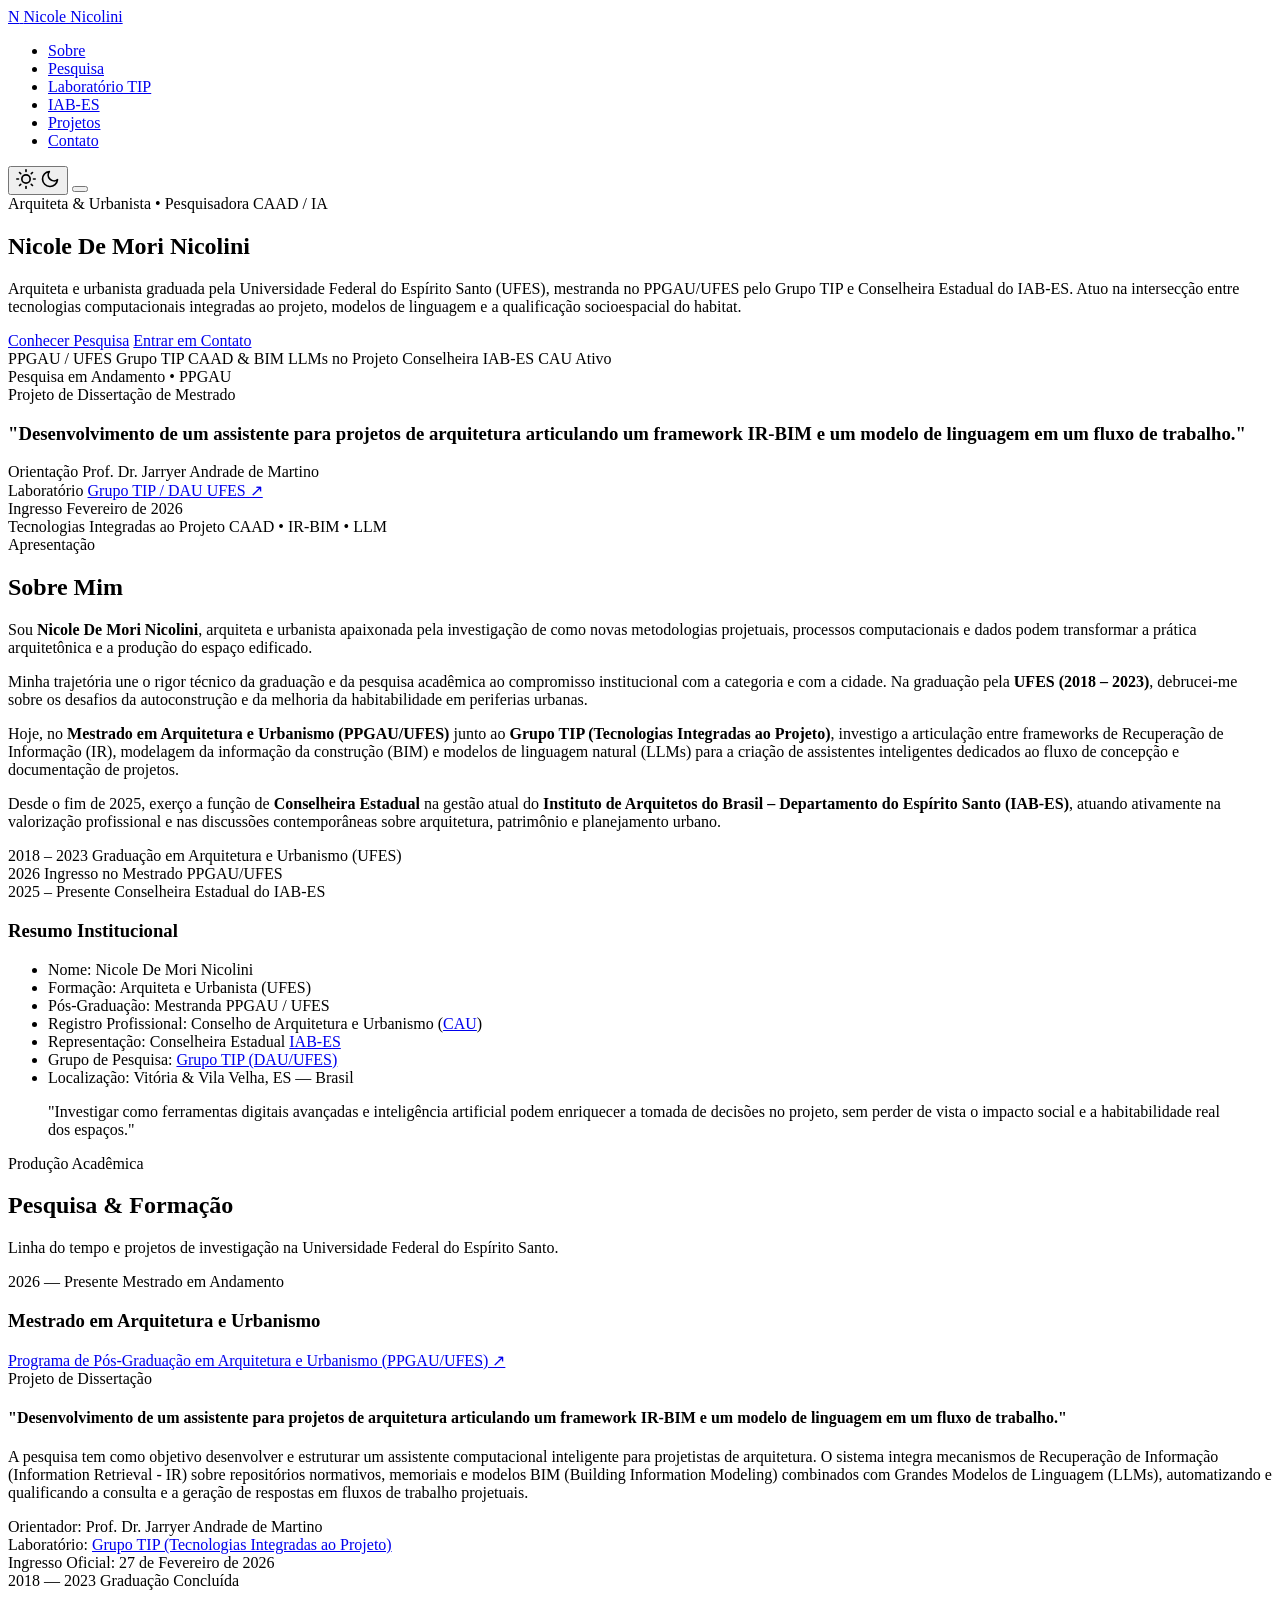
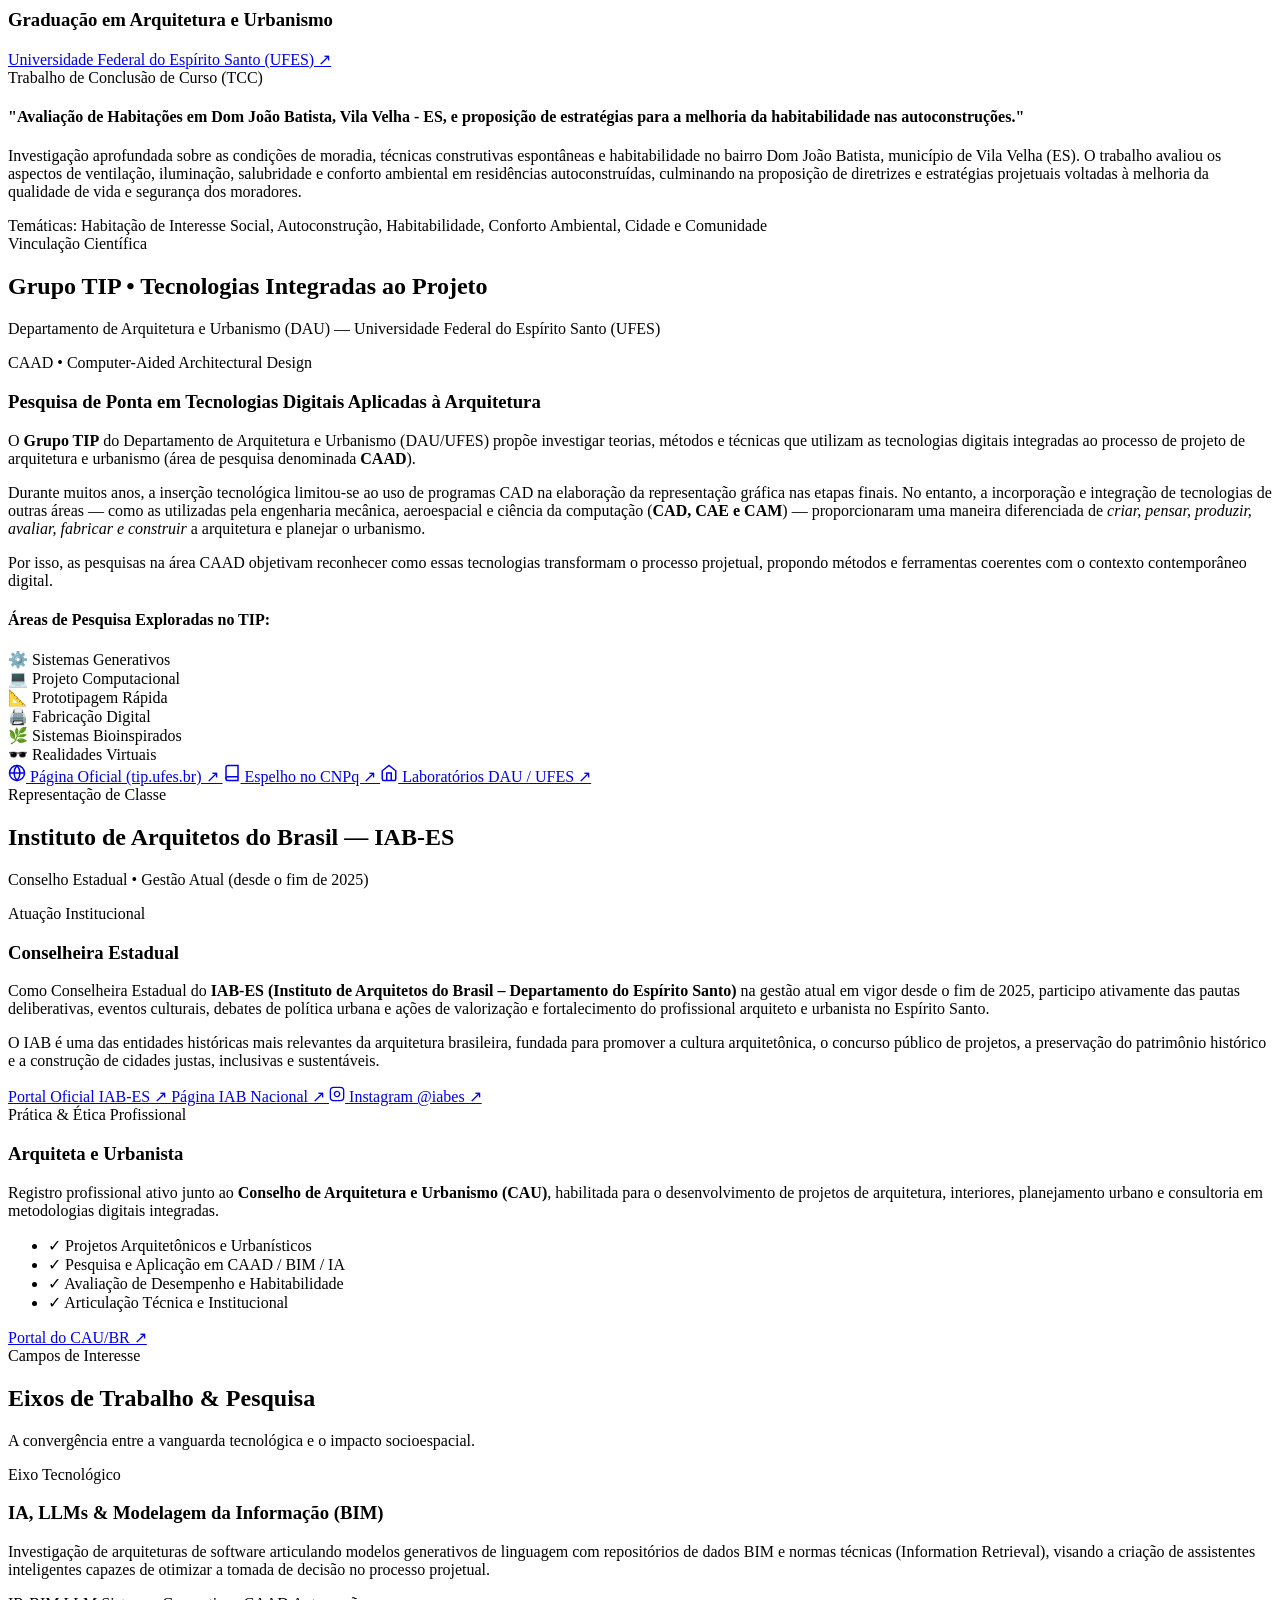
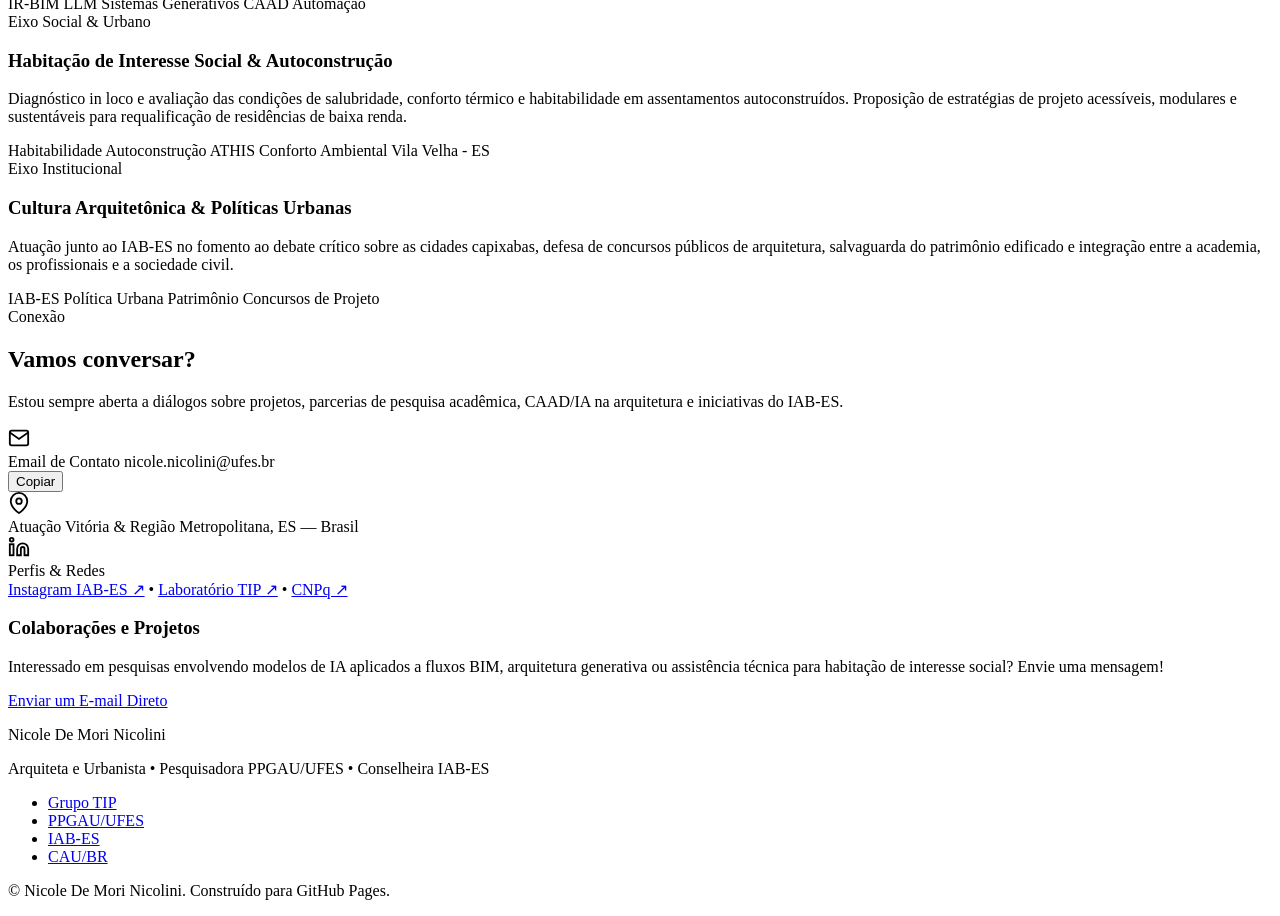
==== index.html @ c3adba4a "feat: add index.html" ====
<!DOCTYPE html>
<html lang="pt-BR">
<head>
  <meta charset="UTF-8">
  <meta name="viewport" content="width=device-width, initial-scale=1.0">
  <title>Nicole De Mori Nicolini | Arquiteta & Urbanista • Pesquisadora</title>
  <meta name="description" content="Site e portfólio acadêmico-profissional de Nicole De Mori Nicolini. Arquiteta e urbanista, mestranda no PPGAU/UFES (Grupo TIP) e Conselheira Estadual do IAB-ES.">
  <meta name="keywords" content="Nicole De Mori Nicolini, Arquitetura e Urbanismo, UFES, PPGAU, TIP, CAAD, BIM, Inteligência Artificial, IAB-ES">
  
  <!-- Favicon SVG -->
  <link rel="icon" href="data:image/svg+xml,<svg xmlns='http://www.w3.org/2000/svg' viewBox='0 0 100 100'><text y='.9em' font-size='90' font-family='sans-serif' font-weight='bold'>N</text></svg>">

  <!-- Google Fonts -->
  <link rel="preconnect" href="https://fonts.googleapis.com">
  <link rel="preconnect" href="https://fonts.gstatic.com" crossorigin>
  <link href="https://fonts.googleapis.com/css2?family=Cormorant+Garamond:ital,wght@0,400;0,600;0,700;1,400&family=Plus+Jakarta+Sans:wght@300;400;500;600;700&family=JetBrains+Mono:wght@400;500&display=swap" rel="stylesheet">

  <link rel="stylesheet" href="style.css">
</head>
<body>

  <!-- Background decorative grid -->
  <div class="grid-backdrop" aria-hidden="true"></div>

  <!-- Navigation -->
  <header class="site-header">
    <div class="container header-container">
      <a href="#inicio" class="brand">
        <span class="brand-monogram">N</span>
        <span class="brand-name">Nicole Nicolini</span>
      </a>

      <nav class="main-nav" id="main-nav" aria-label="Navegação Principal">
        <ul class="nav-list">
          <li><a href="#sobre" class="nav-link">Sobre</a></li>
          <li><a href="#pesquisa" class="nav-link">Pesquisa</a></li>
          <li><a href="#laboratorio" class="nav-link">Laboratório TIP</a></li>
          <li><a href="#institucional" class="nav-link">IAB-ES</a></li>
          <li><a href="#projetos" class="nav-link">Projetos</a></li>
          <li><a href="#contato" class="nav-link btn-nav">Contato</a></li>
        </ul>
      </nav>

      <div class="header-actions">
        <button id="theme-toggle" class="theme-btn" aria-label="Alternar modo escuro / claro">
          <svg class="sun-icon" viewBox="0 0 24 24" width="20" height="20" fill="none" stroke="currentColor" stroke-width="2" stroke-linecap="round" stroke-linejoin="round">
            <circle cx="12" cy="12" r="5"></circle>
            <line x1="12" y1="1" x2="12" y2="3"></line>
            <line x1="12" y1="21" x2="12" y2="23"></line>
            <line x1="4.22" y1="4.22" x2="5.64" y2="5.64"></line>
            <line x1="18.36" y1="18.36" x2="19.78" y2="19.78"></line>
            <line x1="1" y1="12" x2="3" y2="12"></line>
            <line x1="21" y1="12" x2="23" y2="12"></line>
            <line x1="4.22" y1="19.78" x2="5.64" y2="18.36"></line>
            <line x1="18.36" y1="5.64" x2="19.78" y2="4.22"></line>
          </svg>
          <svg class="moon-icon" viewBox="0 0 24 24" width="20" height="20" fill="none" stroke="currentColor" stroke-width="2" stroke-linecap="round" stroke-linejoin="round">
            <path d="M21 12.79A9 9 0 1 1 11.21 3 7 7 0 0 0 21 12.79z"></path>
          </svg>
        </button>

        <button class="mobile-toggle" id="mobile-toggle" aria-expanded="false" aria-controls="main-nav" aria-label="Abrir menu">
          <span></span>
          <span></span>
          <span></span>
        </button>
      </div>
    </div>
  </header>

  <main id="main-content">
    
    <!-- Hero Section -->
    <section id="inicio" class="hero-section">
      <div class="container hero-container">
        <div class="hero-content">
          <div class="tag-badge">
            <span class="dot"></span> Arquiteta & Urbanista • Pesquisadora CAAD / IA
          </div>
          <h1 class="hero-title">
            Nicole De Mori <span class="highlight-serif">Nicolini</span>
          </h1>
          <p class="hero-lead">
            Arquiteta e urbanista graduada pela Universidade Federal do Espírito Santo (UFES), mestranda no PPGAU/UFES pelo Grupo TIP e Conselheira Estadual do IAB-ES. Atuo na intersecção entre tecnologias computacionais integradas ao projeto, modelos de linguagem e a qualificação socioespacial do habitat.
          </p>
          <div class="hero-cta-group">
            <a href="#pesquisa" class="btn btn-primary">Conhecer Pesquisa</a>
            <a href="#contato" class="btn btn-outline">Entrar em Contato</a>
          </div>

          <div class="hero-quick-tags">
            <span class="qtag">PPGAU / UFES</span>
            <span class="qtag">Grupo TIP</span>
            <span class="qtag">CAAD & BIM</span>
            <span class="qtag">LLMs no Projeto</span>
            <span class="qtag">Conselheira IAB-ES</span>
            <span class="qtag">CAU Ativo</span>
          </div>
        </div>

        <div class="hero-card-visual">
          <div class="architectural-card">
            <div class="card-glass-header">
              <span class="status-indicator"></span>
              <span class="status-text">Pesquisa em Andamento • PPGAU</span>
            </div>
            <div class="card-body">
              <div class="meta-label">Projeto de Dissertação de Mestrado</div>
              <h3 class="card-focus-title">
                "Desenvolvimento de um assistente para projetos de arquitetura articulando um framework IR-BIM e um modelo de linguagem em um fluxo de trabalho."
              </h3>
              <div class="card-meta-list">
                <div class="meta-item">
                  <span class="item-label">Orientação</span>
                  <span class="item-val">Prof. Dr. Jarryer Andrade de Martino</span>
                </div>
                <div class="meta-item">
                  <span class="item-label">Laboratório</span>
                  <a href="#laboratorio" class="item-link">Grupo TIP / DAU UFES ↗</a>
                </div>
                <div class="meta-item">
                  <span class="item-label">Ingresso</span>
                  <span class="item-val">Fevereiro de 2026</span>
                </div>
              </div>
            </div>
            <div class="card-bottom-bar">
              <span>Tecnologias Integradas ao Projeto</span>
              <span class="code-badge">CAAD • IR-BIM • LLM</span>
            </div>
          </div>
        </div>
      </div>
    </section>

    <!-- Sobre Section -->
    <section id="sobre" class="section">
      <div class="container">
        <div class="section-header">
          <span class="section-tag">Apresentação</span>
          <h2 class="section-title">Sobre Mim</h2>
        </div>

        <div class="about-grid">
          <div class="about-text-column">
            <p class="paragraph-large">
              Sou <strong>Nicole De Mori Nicolini</strong>, arquiteta e urbanista apaixonada pela investigação de como novas metodologias projetuais, processos computacionais e dados podem transformar a prática arquitetônica e a produção do espaço edificado.
            </p>
            <p>
              Minha trajetória une o rigor técnico da graduação e da pesquisa acadêmica ao compromisso institucional com a categoria e com a cidade. Na graduação pela <strong>UFES (2018 – 2023)</strong>, debrucei-me sobre os desafios da autoconstrução e da melhoria da habitabilidade em periferias urbanas.
            </p>
            <p>
              Hoje, no <strong>Mestrado em Arquitetura e Urbanismo (PPGAU/UFES)</strong> junto ao <strong>Grupo TIP (Tecnologias Integradas ao Projeto)</strong>, investigo a articulação entre frameworks de Recuperação de Informação (IR), modelagem da informação da construção (BIM) e modelos de linguagem natural (LLMs) para a criação de assistentes inteligentes dedicados ao fluxo de concepção e documentação de projetos.
            </p>
            <p>
              Desde o fim de 2025, exerço a função de <strong>Conselheira Estadual</strong> na gestão atual do <strong>Instituto de Arquitetos do Brasil – Departamento do Espírito Santo (IAB-ES)</strong>, atuando ativamente na valorização profissional e nas discussões contemporâneas sobre arquitetura, patrimônio e planejamento urbano.
            </p>

            <div class="personal-highlights">
              <div class="highlight-box">
                <span class="highlight-number">2018 – 2023</span>
                <span class="highlight-desc">Graduação em Arquitetura e Urbanismo (UFES)</span>
              </div>
              <div class="highlight-box">
                <span class="highlight-number">2026</span>
                <span class="highlight-desc">Ingresso no Mestrado PPGAU/UFES</span>
              </div>
              <div class="highlight-box">
                <span class="highlight-number">2025 – Presente</span>
                <span class="highlight-desc">Conselheira Estadual do IAB-ES</span>
              </div>
            </div>
          </div>

          <div class="about-sidebar">
            <div class="info-widget">
              <h3 class="widget-title">Resumo Institucional</h3>
              <ul class="widget-list">
                <li>
                  <span class="w-label">Nome:</span>
                  <span class="w-value">Nicole De Mori Nicolini</span>
                </li>
                <li>
                  <span class="w-label">Formação:</span>
                  <span class="w-value">Arquiteta e Urbanista (UFES)</span>
                </li>
                <li>
                  <span class="w-label">Pós-Graduação:</span>
                  <span class="w-value">Mestranda PPGAU / UFES</span>
                </li>
                <li>
                  <span class="w-label">Registro Profissional:</span>
                  <span class="w-value">Conselho de Arquitetura e Urbanismo (<a href="https://www.caubr.gov.br/" target="_blank" rel="noopener">CAU</a>)</span>
                </li>
                <li>
                  <span class="w-label">Representação:</span>
                  <span class="w-value">Conselheira Estadual <a href="http://www.iab-es.org.br" target="_blank" rel="noopener">IAB-ES</a></span>
                </li>
                <li>
                  <span class="w-label">Grupo de Pesquisa:</span>
                  <span class="w-value"><a href="http://tip.ufes.br/" target="_blank" rel="noopener">Grupo TIP (DAU/UFES)</a></span>
                </li>
                <li>
                  <span class="w-label">Localização:</span>
                  <span class="w-value">Vitória & Vila Velha, ES — Brasil</span>
                </li>
              </ul>
            </div>

            <div class="quote-card">
              <blockquote>
                "Investigar como ferramentas digitais avançadas e inteligência artificial podem enriquecer a tomada de decisões no projeto, sem perder de vista o impacto social e a habitabilidade real dos espaços."
              </blockquote>
            </div>
          </div>
        </div>
      </div>
    </section>

    <!-- Pesquisa Section -->
    <section id="pesquisa" class="section section-alt">
      <div class="container">
        <div class="section-header">
          <span class="section-tag">Produção Acadêmica</span>
          <h2 class="section-title">Pesquisa & Formação</h2>
          <p class="section-subtitle">
            Linha do tempo e projetos de investigação na Universidade Federal do Espírito Santo.
          </p>
        </div>

        <div class="timeline">
          
          <!-- Mestrado Item -->
          <div class="timeline-item current-item">
            <div class="timeline-marker">
              <span class="marker-dot"></span>
            </div>
            <div class="timeline-content">
              <div class="timeline-header">
                <span class="timeline-period">2026 — Presente</span>
                <span class="timeline-badge badge-active">Mestrado em Andamento</span>
              </div>
              <h3 class="timeline-title">Mestrado em Arquitetura e Urbanismo</h3>
              <div class="timeline-institution">
                <a href="https://arquitetura.ufes.br/pt-br/pos-graduacao/PPGAU" target="_blank" rel="noopener">
                  Programa de Pós-Graduação em Arquitetura e Urbanismo (PPGAU/UFES) ↗
                </a>
              </div>
              
              <div class="research-box">
                <div class="research-tag">Projeto de Dissertação</div>
                <h4 class="research-title">
                  "Desenvolvimento de um assistente para projetos de arquitetura articulando um framework IR-BIM e um modelo de linguagem em um fluxo de trabalho."
                </h4>
                <p class="research-description">
                  A pesquisa tem como objetivo desenvolver e estruturar um assistente computacional inteligente para projetistas de arquitetura. O sistema integra mecanismos de Recuperação de Informação (Information Retrieval - IR) sobre repositórios normativos, memoriais e modelos BIM (Building Information Modeling) combinados com Grandes Modelos de Linguagem (LLMs), automatizando e qualificando a consulta e a geração de respostas em fluxos de trabalho projetuais.
                </p>
                <div class="research-details">
                  <div class="detail-col">
                    <span class="detail-label">Orientador:</span>
                    <span class="detail-value">
                      Prof. Dr. Jarryer Andrade de Martino
                    </span>
                  </div>
                  <div class="detail-col">
                    <span class="detail-label">Laboratório:</span>
                    <span class="detail-value">
                      <a href="#laboratorio">Grupo TIP (Tecnologias Integradas ao Projeto)</a>
                    </span>
                  </div>
                  <div class="detail-col">
                    <span class="detail-label">Ingresso Oficial:</span>
                    <span class="detail-value">27 de Fevereiro de 2026</span>
                  </div>
                </div>
              </div>
            </div>
          </div>

          <!-- Graduação Item -->
          <div class="timeline-item">
            <div class="timeline-marker">
              <span class="marker-dot"></span>
            </div>
            <div class="timeline-content">
              <div class="timeline-header">
                <span class="timeline-period">2018 — 2023</span>
                <span class="timeline-badge">Graduação Concluída</span>
              </div>
              <h3 class="timeline-title">Graduação em Arquitetura e Urbanismo</h3>
              <div class="timeline-institution">
                <a href="https://arquitetura.ufes.br" target="_blank" rel="noopener">
                  Universidade Federal do Espírito Santo (UFES) ↗
                </a>
              </div>

              <div class="research-box">
                <div class="research-tag">Trabalho de Conclusão de Curso (TCC)</div>
                <h4 class="research-title">
                  "Avaliação de Habitações em Dom João Batista, Vila Velha - ES, e proposição de estratégias para a melhoria da habitabilidade nas autoconstruções."
                </h4>
                <p class="research-description">
                  Investigação aprofundada sobre as condições de moradia, técnicas construtivas espontâneas e habitabilidade no bairro Dom João Batista, município de Vila Velha (ES). O trabalho avaliou os aspectos de ventilação, iluminação, salubridade e conforto ambiental em residências autoconstruídas, culminando na proposição de diretrizes e estratégias projetuais voltadas à melhoria da qualidade de vida e segurança dos moradores.
                </p>
                <div class="research-details">
                  <div class="detail-col">
                    <span class="detail-label">Temáticas:</span>
                    <span class="detail-value">Habitação de Interesse Social, Autoconstrução, Habitabilidade, Conforto Ambiental, Cidade e Comunidade</span>
                  </div>
                </div>
              </div>
            </div>
          </div>

        </div>
      </div>
    </section>

    <!-- Laboratório TIP Section -->
    <section id="laboratorio" class="section">
      <div class="container">
        <div class="section-header">
          <span class="section-tag">Vinculação Científica</span>
          <h2 class="section-title">Grupo TIP • Tecnologias Integradas ao Projeto</h2>
          <p class="section-subtitle">
            Departamento de Arquitetura e Urbanismo (DAU) — Universidade Federal do Espírito Santo (UFES)
          </p>
        </div>

        <div class="lab-card-full">
          <div class="lab-card-body">
            <div class="lab-intro">
              <div class="lab-badge">CAAD • Computer-Aided Architectural Design</div>
              <h3 class="lab-heading">Pesquisa de Ponta em Tecnologias Digitais Aplicadas à Arquitetura</h3>
              <p class="lab-text">
                O <strong>Grupo TIP</strong> do Departamento de Arquitetura e Urbanismo (DAU/UFES) propõe investigar teorias, métodos e técnicas que utilizam as tecnologias digitais integradas ao processo de projeto de arquitetura e urbanismo (área de pesquisa denominada <strong>CAAD</strong>).
              </p>
              <p class="lab-text">
                Durante muitos anos, a inserção tecnológica limitou-se ao uso de programas CAD na elaboração da representação gráfica nas etapas finais. No entanto, a incorporação e integração de tecnologias de outras áreas — como as utilizadas pela engenharia mecânica, aeroespacial e ciência da computação (<strong>CAD, CAE e CAM</strong>) — proporcionaram uma maneira diferenciada de <em>criar, pensar, produzir, avaliar, fabricar e construir</em> a arquitetura e planejar o urbanismo.
              </p>
              <p class="lab-text">
                Por isso, as pesquisas na área CAAD objetivam reconhecer como essas tecnologias transformam o processo projetual, propondo métodos e ferramentas coerentes com o contexto contemporâneo digital.
              </p>
            </div>

            <div class="lab-domains">
              <h4 class="domains-title">Áreas de Pesquisa Exploradas no TIP:</h4>
              <div class="domains-grid">
                <div class="domain-pill">
                  <span class="pill-icon">⚙️</span>
                  <span>Sistemas Generativos</span>
                </div>
                <div class="domain-pill">
                  <span class="pill-icon">💻</span>
                  <span>Projeto Computacional</span>
                </div>
                <div class="domain-pill">
                  <span class="pill-icon">📐</span>
                  <span>Prototipagem Rápida</span>
                </div>
                <div class="domain-pill">
                  <span class="pill-icon">🖨️</span>
                  <span>Fabricação Digital</span>
                </div>
                <div class="domain-pill">
                  <span class="pill-icon">🌿</span>
                  <span>Sistemas Bioinspirados</span>
                </div>
                <div class="domain-pill">
                  <span class="pill-icon">🕶️</span>
                  <span>Realidades Virtuais</span>
                </div>
              </div>
            </div>

            <div class="lab-links-bar">
              <a href="http://tip.ufes.br/" target="_blank" rel="noopener" class="lab-link-btn">
                <svg viewBox="0 0 24 24" width="18" height="18" fill="none" stroke="currentColor" stroke-width="2"><circle cx="12" cy="12" r="10"></circle><line x1="2" y1="12" x2="22" y2="12"></line><path d="M12 2a15.3 15.3 0 0 1 4 10 15.3 15.3 0 0 1-4 10 15.3 15.3 0 0 1-4-10 15.3 15.3 0 0 1 4-10z"></path></svg>
                Página Oficial (tip.ufes.br) ↗
              </a>
              <a href="http://dgp.cnpq.br/dgp/espelhogrupo/1026014955977602" target="_blank" rel="noopener" class="lab-link-btn">
                <svg viewBox="0 0 24 24" width="18" height="18" fill="none" stroke="currentColor" stroke-width="2"><path d="M4 19.5A2.5 2.5 0 0 1 6.5 17H20"></path><path d="M6.5 2H20v20H6.5A2.5 2.5 0 0 1 4 19.5v-15A2.5 2.5 0 0 1 6.5 2z"></path></svg>
                Espelho no CNPq ↗
              </a>
              <a href="https://arquitetura.ufes.br/pt-br/laboratorios-nucleos-e-grupos-de-pesquisa#" target="_blank" rel="noopener" class="lab-link-btn">
                <svg viewBox="0 0 24 24" width="18" height="18" fill="none" stroke="currentColor" stroke-width="2"><path d="M3 9l9-7 9 7v11a2 2 0 0 1-2 2H5a2 2 0 0 1-2-2z"></path><polyline points="9 22 9 12 15 12 15 22"></polyline></svg>
                Laboratórios DAU / UFES ↗
              </a>
            </div>
          </div>
        </div>
      </div>
    </section>

    <!-- Institucional IAB-ES Section -->
    <section id="institucional" class="section section-alt">
      <div class="container">
        <div class="section-header">
          <span class="section-tag">Representação de Classe</span>
          <h2 class="section-title">Instituto de Arquitetos do Brasil — IAB-ES</h2>
          <p class="section-subtitle">
            Conselho Estadual • Gestão Atual (desde o fim de 2025)
          </p>
        </div>

        <div class="iab-grid">
          <div class="iab-info-card">
            <div class="iab-badge">Atuação Institucional</div>
            <h3 class="iab-role-title">Conselheira Estadual</h3>
            <p class="iab-text">
              Como Conselheira Estadual do <strong>IAB-ES (Instituto de Arquitetos do Brasil – Departamento do Espírito Santo)</strong> na gestão atual em vigor desde o fim de 2025, participo ativamente das pautas deliberativas, eventos culturais, debates de política urbana e ações de valorização e fortalecimento do profissional arquiteto e urbanista no Espírito Santo.
            </p>
            <p class="iab-text">
              O IAB é uma das entidades históricas mais relevantes da arquitetura brasileira, fundada para promover a cultura arquitetônica, o concurso público de projetos, a preservação do patrimônio histórico e a construção de cidades justas, inclusivas e sustentáveis.
            </p>

            <div class="iab-quick-links">
              <a href="http://www.iab-es.org.br" target="_blank" rel="noopener" class="btn btn-outline btn-sm">
                Portal Oficial IAB-ES ↗
              </a>
              <a href="https://iab.org.br/departamento/espirito-santo/" target="_blank" rel="noopener" class="btn btn-outline btn-sm">
                Página IAB Nacional ↗
              </a>
              <a href="https://www.instagram.com/iabes" target="_blank" rel="noopener" class="btn btn-primary btn-sm social-btn-ig">
                <svg viewBox="0 0 24 24" width="16" height="16" fill="none" stroke="currentColor" stroke-width="2"><rect x="2" y="2" width="20" height="20" rx="5" ry="5"></rect><path d="M16 11.37A4 4 0 1 1 12.63 8 4 4 0 0 1 16 11.37z"></path><line x1="17.5" y1="6.5" x2="17.51" y2="6.5"></line></svg>
                Instagram @iabes ↗
              </a>
            </div>
          </div>

          <div class="cau-info-card">
            <div class="iab-badge">Prática & Ética Profissional</div>
            <h3 class="iab-role-title">Arquiteta e Urbanista</h3>
            <p class="iab-text">
              Registro profissional ativo junto ao <strong>Conselho de Arquitetura e Urbanismo (CAU)</strong>, habilitada para o desenvolvimento de projetos de arquitetura, interiores, planejamento urbano e consultoria em metodologias digitais integradas.
            </p>
            <ul class="cau-features">
              <li>
                <span class="check-icon">✓</span>
                <span>Projetos Arquitetônicos e Urbanísticos</span>
              </li>
              <li>
                <span class="check-icon">✓</span>
                <span>Pesquisa e Aplicação em CAAD / BIM / IA</span>
              </li>
              <li>
                <span class="check-icon">✓</span>
                <span>Avaliação de Desempenho e Habitabilidade</span>
              </li>
              <li>
                <span class="check-icon">✓</span>
                <span>Articulação Técnica e Institucional</span>
              </li>
            </ul>
            <div class="cau-link-wrap">
              <a href="https://www.caubr.gov.br/" target="_blank" rel="noopener" class="link-cau">
                Portal do CAU/BR ↗
              </a>
            </div>
          </div>
        </div>
      </div>
    </section>

    <!-- Projetos / Eixos de Atuação -->
    <section id="projetos" class="section">
      <div class="container">
        <div class="section-header">
          <span class="section-tag">Campos de Interesse</span>
          <h2 class="section-title">Eixos de Trabalho & Pesquisa</h2>
          <p class="section-subtitle">
            A convergência entre a vanguarda tecnológica e o impacto socioespacial.
          </p>
        </div>

        <div class="projects-grid">
          
          <!-- Card 1 -->
          <div class="project-card">
            <div class="card-pill">Eixo Tecnológico</div>
            <h3 class="project-title">IA, LLMs & Modelagem da Informação (BIM)</h3>
            <p class="project-desc">
              Investigação de arquiteturas de software articulando modelos generativos de linguagem com repositórios de dados BIM e normas técnicas (Information Retrieval), visando a criação de assistentes inteligentes capazes de otimizar a tomada de decisão no processo projetual.
            </p>
            <div class="project-tags">
              <span>IR-BIM</span>
              <span>LLM</span>
              <span>Sistemas Generativos</span>
              <span>CAAD</span>
              <span>Automação</span>
            </div>
          </div>

          <!-- Card 2 -->
          <div class="project-card">
            <div class="card-pill">Eixo Social & Urbano</div>
            <h3 class="project-title">Habitação de Interesse Social & Autoconstrução</h3>
            <p class="project-desc">
              Diagnóstico in loco e avaliação das condições de salubridade, conforto térmico e habitabilidade em assentamentos autoconstruídos. Proposição de estratégias de projeto acessíveis, modulares e sustentáveis para requalificação de residências de baixa renda.
            </p>
            <div class="project-tags">
              <span>Habitabilidade</span>
              <span>Autoconstrução</span>
              <span>ATHIS</span>
              <span>Conforto Ambiental</span>
              <span>Vila Velha - ES</span>
            </div>
          </div>

          <!-- Card 3 -->
          <div class="project-card">
            <div class="card-pill">Eixo Institucional</div>
            <h3 class="project-title">Cultura Arquitetônica & Políticas Urbanas</h3>
            <p class="project-desc">
              Atuação junto ao IAB-ES no fomento ao debate crítico sobre as cidades capixabas, defesa de concursos públicos de arquitetura, salvaguarda do patrimônio edificado e integração entre a academia, os profissionais e a sociedade civil.
            </p>
            <div class="project-tags">
              <span>IAB-ES</span>
              <span>Política Urbana</span>
              <span>Patrimônio</span>
              <span>Concursos de Projeto</span>
            </div>
          </div>

        </div>
      </div>
    </section>

    <!-- Contato Section -->
    <section id="contato" class="section section-alt">
      <div class="container contact-container">
        <div class="contact-header">
          <span class="section-tag">Conexão</span>
          <h2 class="section-title">Vamos conversar?</h2>
          <p class="section-subtitle">
            Estou sempre aberta a diálogos sobre projetos, parcerias de pesquisa acadêmica, CAAD/IA na arquitetura e iniciativas do IAB-ES.
          </p>
        </div>

        <div class="contact-card">
          <div class="contact-methods">
            
            <div class="contact-item">
              <div class="contact-icon">
                <svg viewBox="0 0 24 24" width="22" height="22" fill="none" stroke="currentColor" stroke-width="2"><path d="M4 4h16c1.1 0 2 .9 2 2v12c0 1.1-.9 2-2 2H4c-1.1 0-2-.9-2-2V6c0-1.1.9-2 2-2z"></path><polyline points="22,6 12,13 2,6"></polyline></svg>
              </div>
              <div class="contact-text">
                <span class="c-label">Email de Contato</span>
                <span class="c-value" id="email-address">nicole.nicolini@ufes.br</span>
              </div>
              <button class="btn btn-outline btn-sm copy-btn" id="copy-email-btn" title="Copiar e-mail">
                Copiar
              </button>
            </div>

            <div class="contact-item">
              <div class="contact-icon">
                <svg viewBox="0 0 24 24" width="22" height="22" fill="none" stroke="currentColor" stroke-width="2"><path d="M21 10c0 7-9 13-9 13s-9-6-9-13a9 9 0 0 1 18 0z"></path><circle cx="12" cy="10" r="3"></circle></svg>
              </div>
              <div class="contact-text">
                <span class="c-label">Atuação</span>
                <span class="c-value">Vitória & Região Metropolitana, ES — Brasil</span>
              </div>
            </div>

            <div class="contact-item">
              <div class="contact-icon">
                <svg viewBox="0 0 24 24" width="22" height="22" fill="none" stroke="currentColor" stroke-width="2"><path d="M16 8a6 6 0 0 1 6 6v7h-4v-7a2 2 0 0 0-2-2 2 2 0 0 0-2 2v7h-4v-7a6 6 0 0 1 6-6z"></path><rect x="2" y="9" width="4" height="12"></rect><circle cx="4" cy="4" r="2"></circle></svg>
              </div>
              <div class="contact-text">
                <span class="c-label">Perfis & Redes</span>
                <div class="contact-social-links">
                  <a href="https://www.instagram.com/iabes" target="_blank" rel="noopener" class="c-link">Instagram IAB-ES ↗</a>
                  <span class="sep">•</span>
                  <a href="http://tip.ufes.br/" target="_blank" rel="noopener" class="c-link">Laboratório TIP ↗</a>
                  <span class="sep">•</span>
                  <a href="http://dgp.cnpq.br/dgp/espelhogrupo/1026014955977602" target="_blank" rel="noopener" class="c-link">CNPq ↗</a>
                </div>
              </div>
            </div>

          </div>

          <div class="contact-cta-panel">
            <h3 class="panel-heading">Colaborações e Projetos</h3>
            <p class="panel-text">
              Interessado em pesquisas envolvendo modelos de IA aplicados a fluxos BIM, arquitetura generativa ou assistência técnica para habitação de interesse social? Envie uma mensagem!
            </p>
            <a href="mailto:nicole.nicolini@ufes.br" class="btn btn-primary btn-block">
              Enviar um E-mail Direto
            </a>
          </div>
        </div>
      </div>
    </section>

  </main>

  <!-- Footer -->
  <footer class="site-footer">
    <div class="container footer-content">
      <div class="footer-left">
        <p class="footer-brand">Nicole De Mori Nicolini</p>
        <p class="footer-sub">Arquiteta e Urbanista • Pesquisadora PPGAU/UFES • Conselheira IAB-ES</p>
      </div>

      <div class="footer-center">
        <ul class="footer-links">
          <li><a href="http://tip.ufes.br/" target="_blank" rel="noopener">Grupo TIP</a></li>
          <li><a href="https://arquitetura.ufes.br/pt-br/pos-graduacao/PPGAU" target="_blank" rel="noopener">PPGAU/UFES</a></li>
          <li><a href="http://www.iab-es.org.br" target="_blank" rel="noopener">IAB-ES</a></li>
          <li><a href="https://www.caubr.gov.br/" target="_blank" rel="noopener">CAU/BR</a></li>
        </ul>
      </div>

      <div class="footer-right">
        <p class="footer-copy">
          © <span id="current-year"></span> Nicole De Mori Nicolini. Construído para GitHub Pages.
        </p>
      </div>
    </div>
  </footer>

  <script src="main.js"></script>
</body>
</html>
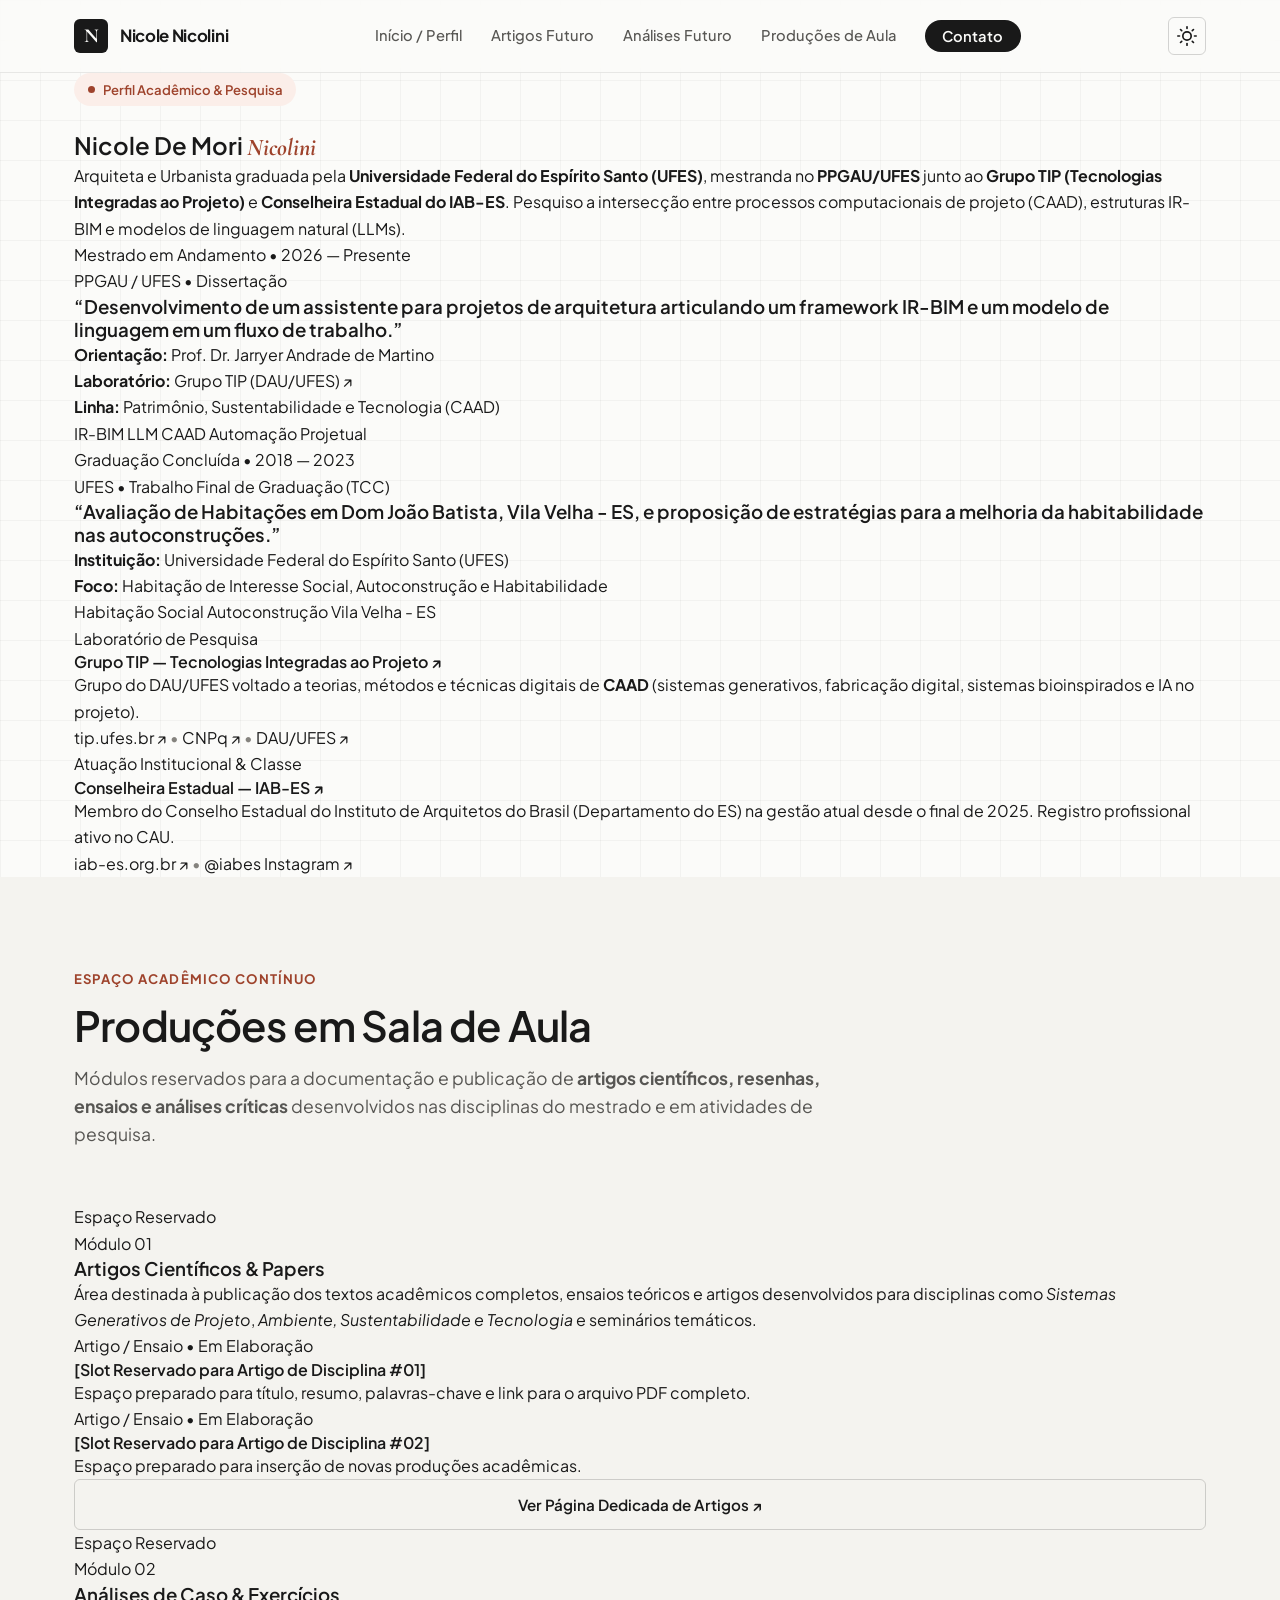
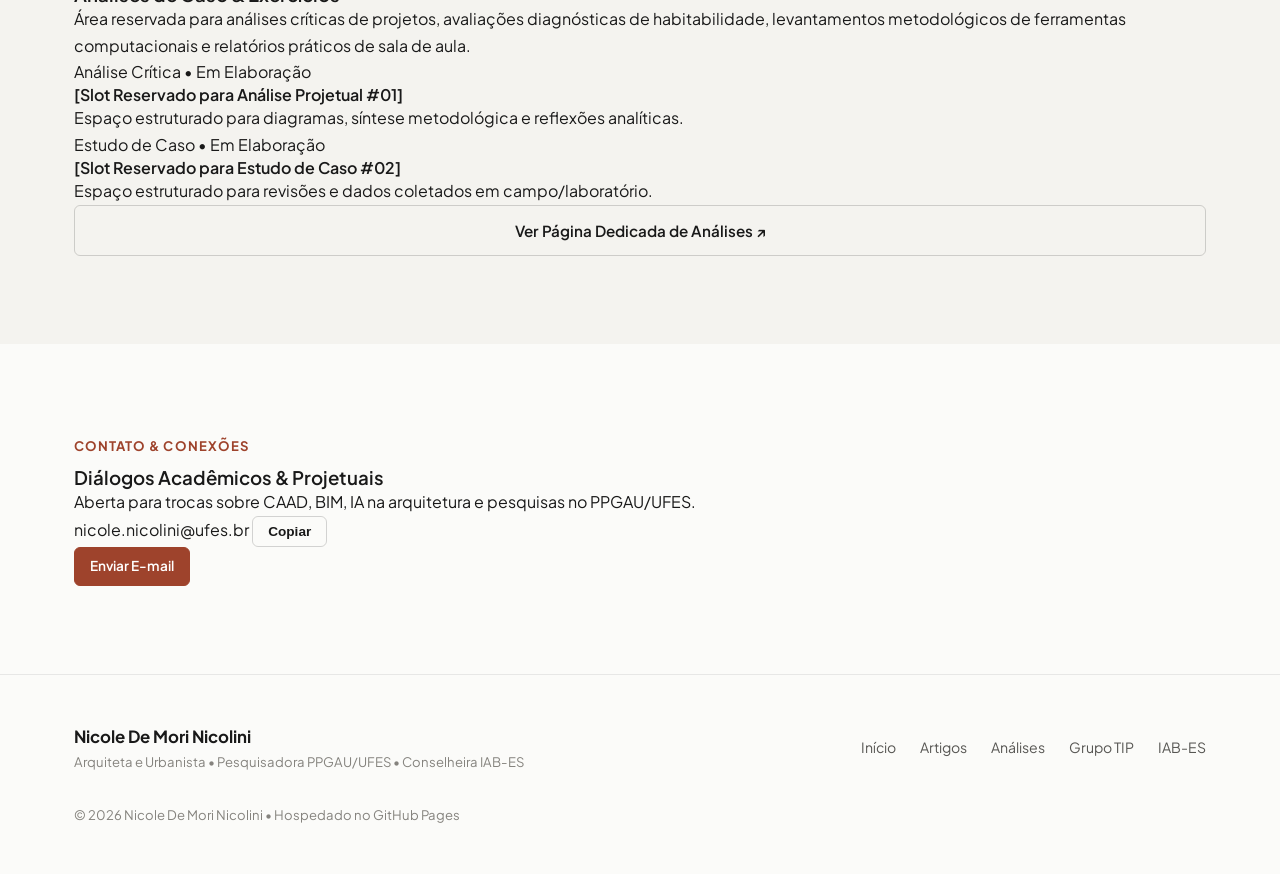
==== commit ce213fc8: "feat: condense academic profile and add classroom production pages (index.html)" ====
--- a/index.html
+++ b/index.html
@@ -3,17 +3,17 @@
 <head>
   <meta charset="UTF-8">
   <meta name="viewport" content="width=device-width, initial-scale=1.0">
-  <title>Nicole De Mori Nicolini | Arquiteta & Urbanista • Pesquisadora</title>
-  <meta name="description" content="Site e portfólio acadêmico-profissional de Nicole De Mori Nicolini. Arquiteta e urbanista, mestranda no PPGAU/UFES (Grupo TIP) e Conselheira Estadual do IAB-ES.">
-  <meta name="keywords" content="Nicole De Mori Nicolini, Arquitetura e Urbanismo, UFES, PPGAU, TIP, CAAD, BIM, Inteligência Artificial, IAB-ES">
-  
+  <title>Nicole De Mori Nicolini | Perfil Acadêmico • Arquiteta & Urbanista</title>
+  <meta name="description" content="Site acadêmico de Nicole De Mori Nicolini. Arquiteta e urbanista, mestranda no PPGAU/UFES (Grupo TIP) e Conselheira Estadual do IAB-ES.">
+  <meta name="keywords" content="Nicole De Mori Nicolini, Arquitetura e Urbanismo, UFES, PPGAU, TIP, CAAD, BIM, IA, IAB-ES">
+
   <!-- Favicon SVG -->
   <link rel="icon" href="data:image/svg+xml,<svg xmlns='http://www.w3.org/2000/svg' viewBox='0 0 100 100'><text y='.9em' font-size='90' font-family='sans-serif' font-weight='bold'>N</text></svg>">
 
   <!-- Google Fonts -->
   <link rel="preconnect" href="https://fonts.googleapis.com">
   <link rel="preconnect" href="https://fonts.gstatic.com" crossorigin>
-  <link href="https://fonts.googleapis.com/css2?family=Cormorant+Garamond:ital,wght@0,400;0,600;0,700;1,400&family=Plus+Jakarta+Sans:wght@300;400;500;600;700&family=JetBrains+Mono:wght@400;500&display=swap" rel="stylesheet">
+  <link href="https://fonts.googleapis.com/css2?family=Cormorant+Garamond:ital,wght@0,500;0,600;0,700;1,400;1,600&family=Plus+Jakarta+Sans:wght@300;400;500;600;700&family=JetBrains+Mono:wght@400;500&display=swap" rel="stylesheet">
 
   <link rel="stylesheet" href="style.css">
 </head>
@@ -25,18 +25,17 @@
   <!-- Navigation -->
   <header class="site-header">
     <div class="container header-container">
-      <a href="#inicio" class="brand">
+      <a href="index.html" class="brand">
         <span class="brand-monogram">N</span>
         <span class="brand-name">Nicole Nicolini</span>
       </a>
 
       <nav class="main-nav" id="main-nav" aria-label="Navegação Principal">
         <ul class="nav-list">
-          <li><a href="#sobre" class="nav-link">Sobre</a></li>
-          <li><a href="#pesquisa" class="nav-link">Pesquisa</a></li>
-          <li><a href="#laboratorio" class="nav-link">Laboratório TIP</a></li>
-          <li><a href="#institucional" class="nav-link">IAB-ES</a></li>
-          <li><a href="#projetos" class="nav-link">Projetos</a></li>
+          <li><a href="index.html" class="nav-link active">Início / Perfil</a></li>
+          <li><a href="artigos.html" class="nav-link">Artigos <span class="nav-counter">Futuro</span></a></li>
+          <li><a href="analises.html" class="nav-link">Análises <span class="nav-counter">Futuro</span></a></li>
+          <li><a href="#producoes" class="nav-link">Produções de Aula</a></li>
           <li><a href="#contato" class="nav-link btn-nav">Contato</a></li>
         </ul>
       </nav>
@@ -69,526 +68,223 @@
   </header>
 
   <main id="main-content">
-    
-    <!-- Hero Section -->
-    <section id="inicio" class="hero-section">
-      <div class="container hero-container">
-        <div class="hero-content">
+
+    <!-- Hero Condensado & Focado no Perfil Acadêmico -->
+    <section class="hero-condensed">
+      <div class="container">
+        
+        <div class="hero-identity">
           <div class="tag-badge">
-            <span class="dot"></span> Arquiteta & Urbanista • Pesquisadora CAAD / IA
-          </div>
-          <h1 class="hero-title">
+            <span class="dot"></span> Perfil Acadêmico & Pesquisa
+          </div>
+          <h1 class="hero-name">
             Nicole De Mori <span class="highlight-serif">Nicolini</span>
           </h1>
-          <p class="hero-lead">
-            Arquiteta e urbanista graduada pela Universidade Federal do Espírito Santo (UFES), mestranda no PPGAU/UFES pelo Grupo TIP e Conselheira Estadual do IAB-ES. Atuo na intersecção entre tecnologias computacionais integradas ao projeto, modelos de linguagem e a qualificação socioespacial do habitat.
+          <p class="hero-academic-intro">
+            Arquiteta e Urbanista graduada pela <strong>Universidade Federal do Espírito Santo (UFES)</strong>, mestranda no <strong>PPGAU/UFES</strong> junto ao <strong>Grupo TIP (Tecnologias Integradas ao Projeto)</strong> e <strong>Conselheira Estadual do IAB-ES</strong>. Pesquiso a intersecção entre processos computacionais de projeto (CAAD), estruturas IR-BIM e modelos de linguagem natural (LLMs).
           </p>
-          <div class="hero-cta-group">
-            <a href="#pesquisa" class="btn btn-primary">Conhecer Pesquisa</a>
-            <a href="#contato" class="btn btn-outline">Entrar em Contato</a>
-          </div>
-
-          <div class="hero-quick-tags">
-            <span class="qtag">PPGAU / UFES</span>
-            <span class="qtag">Grupo TIP</span>
-            <span class="qtag">CAAD & BIM</span>
-            <span class="qtag">LLMs no Projeto</span>
-            <span class="qtag">Conselheira IAB-ES</span>
-            <span class="qtag">CAU Ativo</span>
-          </div>
-        </div>
-
-        <div class="hero-card-visual">
-          <div class="architectural-card">
-            <div class="card-glass-header">
-              <span class="status-indicator"></span>
-              <span class="status-text">Pesquisa em Andamento • PPGAU</span>
-            </div>
-            <div class="card-body">
-              <div class="meta-label">Projeto de Dissertação de Mestrado</div>
-              <h3 class="card-focus-title">
-                "Desenvolvimento de um assistente para projetos de arquitetura articulando um framework IR-BIM e um modelo de linguagem em um fluxo de trabalho."
+        </div>
+
+        <!-- Cards Acadêmicos Principais (Condensados e Objetivos) -->
+        <div class="academic-cards-grid">
+          
+          <!-- Card Mestrado -->
+          <div class="compact-card card-featured">
+            <div class="card-status-strip">
+              <span class="badge-dot-green"></span>
+              <span class="status-name">Mestrado em Andamento • 2026 — Presente</span>
+            </div>
+            <div class="card-content">
+              <span class="card-kicker">PPGAU / UFES • Dissertação</span>
+              <h3 class="card-title-serif">
+                “Desenvolvimento de um assistente para projetos de arquitetura articulando um framework IR-BIM e um modelo de linguagem em um fluxo de trabalho.”
               </h3>
-              <div class="card-meta-list">
-                <div class="meta-item">
-                  <span class="item-label">Orientação</span>
-                  <span class="item-val">Prof. Dr. Jarryer Andrade de Martino</span>
-                </div>
-                <div class="meta-item">
-                  <span class="item-label">Laboratório</span>
-                  <a href="#laboratorio" class="item-link">Grupo TIP / DAU UFES ↗</a>
-                </div>
-                <div class="meta-item">
-                  <span class="item-label">Ingresso</span>
-                  <span class="item-val">Fevereiro de 2026</span>
-                </div>
-              </div>
-            </div>
-            <div class="card-bottom-bar">
-              <span>Tecnologias Integradas ao Projeto</span>
-              <span class="code-badge">CAAD • IR-BIM • LLM</span>
-            </div>
-          </div>
-        </div>
+              <div class="card-meta-compact">
+                <p><strong>Orientação:</strong> Prof. Dr. Jarryer Andrade de Martino</p>
+                <p><strong>Laboratório:</strong> <a href="http://tip.ufes.br/" target="_blank" rel="noopener">Grupo TIP (DAU/UFES) ↗</a></p>
+                <p><strong>Linha:</strong> Patrimônio, Sustentabilidade e Tecnologia (CAAD)</p>
+              </div>
+            </div>
+            <div class="card-foot">
+              <span class="code-pill">IR-BIM</span>
+              <span class="code-pill">LLM</span>
+              <span class="code-pill">CAAD</span>
+              <span class="code-pill">Automação Projetual</span>
+            </div>
+          </div>
+
+          <!-- Card Graduação -->
+          <div class="compact-card">
+            <div class="card-status-strip">
+              <span class="badge-dot-gray"></span>
+              <span class="status-name">Graduação Concluída • 2018 — 2023</span>
+            </div>
+            <div class="card-content">
+              <span class="card-kicker">UFES • Trabalho Final de Graduação (TCC)</span>
+              <h3 class="card-title-serif">
+                “Avaliação de Habitações em Dom João Batista, Vila Velha - ES, e proposição de estratégias para a melhoria da habitabilidade nas autoconstruções.”
+              </h3>
+              <div class="card-meta-compact">
+                <p><strong>Instituição:</strong> Universidade Federal do Espírito Santo (UFES)</p>
+                <p><strong>Foco:</strong> Habitação de Interesse Social, Autoconstrução e Habitabilidade</p>
+              </div>
+            </div>
+            <div class="card-foot">
+              <span class="code-pill">Habitação Social</span>
+              <span class="code-pill">Autoconstrução</span>
+              <span class="code-pill">Vila Velha - ES</span>
+            </div>
+          </div>
+
+          <!-- Card Laboratório TIP & Representação IAB-ES -->
+          <div class="compact-card card-dual">
+            
+            <div class="sub-block">
+              <span class="card-kicker">Laboratório de Pesquisa</span>
+              <h4 class="sub-block-title">
+                <a href="http://tip.ufes.br/" target="_blank" rel="noopener">Grupo TIP — Tecnologias Integradas ao Projeto ↗</a>
+              </h4>
+              <p class="sub-block-desc">
+                Grupo do DAU/UFES voltado a teorias, métodos e técnicas digitais de <strong>CAAD</strong> (sistemas generativos, fabricação digital, sistemas bioinspirados e IA no projeto).
+              </p>
+              <div class="quick-links-row">
+                <a href="http://tip.ufes.br/" target="_blank" rel="noopener" class="link-small">tip.ufes.br ↗</a>
+                <span class="sep">•</span>
+                <a href="http://dgp.cnpq.br/dgp/espelhogrupo/1026014955977602" target="_blank" rel="noopener" class="link-small">CNPq ↗</a>
+                <span class="sep">•</span>
+                <a href="https://arquitetura.ufes.br/pt-br/laboratorios-nucleos-e-grupos-de-pesquisa#" target="_blank" rel="noopener" class="link-small">DAU/UFES ↗</a>
+              </div>
+            </div>
+
+            <div class="divider-subtle"></div>
+
+            <div class="sub-block">
+              <span class="card-kicker">Atuação Institucional & Classe</span>
+              <h4 class="sub-block-title">
+                <a href="http://www.iab-es.org.br" target="_blank" rel="noopener">Conselheira Estadual — IAB-ES ↗</a>
+              </h4>
+              <p class="sub-block-desc">
+                Membro do Conselho Estadual do Instituto de Arquitetos do Brasil (Departamento do ES) na gestão atual desde o final de 2025. Registro profissional ativo no <a href="https://www.caubr.gov.br/" target="_blank" rel="noopener">CAU</a>.
+              </p>
+              <div class="quick-links-row">
+                <a href="http://www.iab-es.org.br" target="_blank" rel="noopener" class="link-small">iab-es.org.br ↗</a>
+                <span class="sep">•</span>
+                <a href="https://www.instagram.com/iabes" target="_blank" rel="noopener" class="link-small">@iabes Instagram ↗</a>
+              </div>
+            </div>
+
+          </div>
+
+        </div>
+
       </div>
     </section>
 
-    <!-- Sobre Section -->
-    <section id="sobre" class="section">
+    <!-- Seção de Transição: Produções em Sala de Aula (Espaço Aberto & Evidente) -->
+    <section id="producoes" class="section section-alt">
       <div class="container">
+        
         <div class="section-header">
-          <span class="section-tag">Apresentação</span>
-          <h2 class="section-title">Sobre Mim</h2>
-        </div>
-
-        <div class="about-grid">
-          <div class="about-text-column">
-            <p class="paragraph-large">
-              Sou <strong>Nicole De Mori Nicolini</strong>, arquiteta e urbanista apaixonada pela investigação de como novas metodologias projetuais, processos computacionais e dados podem transformar a prática arquitetônica e a produção do espaço edificado.
+          <span class="section-tag">Espaço Acadêmico Contínuo</span>
+          <h2 class="section-title">Produções em Sala de Aula</h2>
+          <p class="section-subtitle">
+            Módulos reservados para a documentação e publicação de <strong>artigos científicos, resenhas, ensaios e análises críticas</strong> desenvolvidos nas disciplinas do mestrado e em atividades de pesquisa.
+          </p>
+        </div>
+
+        <div class="modules-showcase-grid">
+
+          <!-- Módulo Artigos -->
+          <div class="module-card">
+            <div class="module-header">
+              <div class="module-badge badge-planned">
+                <span class="pulse-icon"></span> Espaço Reservado
+              </div>
+              <span class="module-section-num">Módulo 01</span>
+            </div>
+
+            <h3 class="module-title">Artigos Científicos & Papers</h3>
+            <p class="module-desc">
+              Área destinada à publicação dos textos acadêmicos completos, ensaios teóricos e artigos desenvolvidos para disciplinas como <em>Sistemas Generativos de Projeto</em>, <em>Ambiente, Sustentabilidade e Tecnologia</em> e seminários temáticos.
             </p>
-            <p>
-              Minha trajetória une o rigor técnico da graduação e da pesquisa acadêmica ao compromisso institucional com a categoria e com a cidade. Na graduação pela <strong>UFES (2018 – 2023)</strong>, debrucei-me sobre os desafios da autoconstrução e da melhoria da habitabilidade em periferias urbanas.
+
+            <div class="placeholder-container">
+              <div class="placeholder-slot">
+                <span class="ph-tag">Artigo / Ensaio • Em Elaboração</span>
+                <h4 class="ph-title">[Slot Reservado para Artigo de Disciplina #01]</h4>
+                <p class="ph-desc">Espaço preparado para título, resumo, palavras-chave e link para o arquivo PDF completo.</p>
+              </div>
+
+              <div class="placeholder-slot slot-subtle">
+                <span class="ph-tag">Artigo / Ensaio • Em Elaboração</span>
+                <h4 class="ph-title">[Slot Reservado para Artigo de Disciplina #02]</h4>
+                <p class="ph-desc">Espaço preparado para inserção de novas produções acadêmicas.</p>
+              </div>
+            </div>
+
+            <div class="module-action">
+              <a href="artigos.html" class="btn btn-outline btn-block">
+                Ver Página Dedicada de Artigos ↗
+              </a>
+            </div>
+          </div>
+
+          <!-- Módulo Análises -->
+          <div class="module-card">
+            <div class="module-header">
+              <div class="module-badge badge-planned">
+                <span class="pulse-icon"></span> Espaço Reservado
+              </div>
+              <span class="module-section-num">Módulo 02</span>
+            </div>
+
+            <h3 class="module-title">Análises de Caso & Exercícios</h3>
+            <p class="module-desc">
+              Área reservada para análises críticas de projetos, avaliações diagnósticas de habitabilidade, levantamentos metodológicos de ferramentas computacionais e relatórios práticos de sala de aula.
             </p>
-            <p>
-              Hoje, no <strong>Mestrado em Arquitetura e Urbanismo (PPGAU/UFES)</strong> junto ao <strong>Grupo TIP (Tecnologias Integradas ao Projeto)</strong>, investigo a articulação entre frameworks de Recuperação de Informação (IR), modelagem da informação da construção (BIM) e modelos de linguagem natural (LLMs) para a criação de assistentes inteligentes dedicados ao fluxo de concepção e documentação de projetos.
-            </p>
-            <p>
-              Desde o fim de 2025, exerço a função de <strong>Conselheira Estadual</strong> na gestão atual do <strong>Instituto de Arquitetos do Brasil – Departamento do Espírito Santo (IAB-ES)</strong>, atuando ativamente na valorização profissional e nas discussões contemporâneas sobre arquitetura, patrimônio e planejamento urbano.
-            </p>
-
-            <div class="personal-highlights">
-              <div class="highlight-box">
-                <span class="highlight-number">2018 – 2023</span>
-                <span class="highlight-desc">Graduação em Arquitetura e Urbanismo (UFES)</span>
-              </div>
-              <div class="highlight-box">
-                <span class="highlight-number">2026</span>
-                <span class="highlight-desc">Ingresso no Mestrado PPGAU/UFES</span>
-              </div>
-              <div class="highlight-box">
-                <span class="highlight-number">2025 – Presente</span>
-                <span class="highlight-desc">Conselheira Estadual do IAB-ES</span>
-              </div>
-            </div>
-          </div>
-
-          <div class="about-sidebar">
-            <div class="info-widget">
-              <h3 class="widget-title">Resumo Institucional</h3>
-              <ul class="widget-list">
-                <li>
-                  <span class="w-label">Nome:</span>
-                  <span class="w-value">Nicole De Mori Nicolini</span>
-                </li>
-                <li>
-                  <span class="w-label">Formação:</span>
-                  <span class="w-value">Arquiteta e Urbanista (UFES)</span>
-                </li>
-                <li>
-                  <span class="w-label">Pós-Graduação:</span>
-                  <span class="w-value">Mestranda PPGAU / UFES</span>
-                </li>
-                <li>
-                  <span class="w-label">Registro Profissional:</span>
-                  <span class="w-value">Conselho de Arquitetura e Urbanismo (<a href="https://www.caubr.gov.br/" target="_blank" rel="noopener">CAU</a>)</span>
-                </li>
-                <li>
-                  <span class="w-label">Representação:</span>
-                  <span class="w-value">Conselheira Estadual <a href="http://www.iab-es.org.br" target="_blank" rel="noopener">IAB-ES</a></span>
-                </li>
-                <li>
-                  <span class="w-label">Grupo de Pesquisa:</span>
-                  <span class="w-value"><a href="http://tip.ufes.br/" target="_blank" rel="noopener">Grupo TIP (DAU/UFES)</a></span>
-                </li>
-                <li>
-                  <span class="w-label">Localização:</span>
-                  <span class="w-value">Vitória & Vila Velha, ES — Brasil</span>
-                </li>
-              </ul>
-            </div>
-
-            <div class="quote-card">
-              <blockquote>
-                "Investigar como ferramentas digitais avançadas e inteligência artificial podem enriquecer a tomada de decisões no projeto, sem perder de vista o impacto social e a habitabilidade real dos espaços."
-              </blockquote>
-            </div>
-          </div>
-        </div>
+
+            <div class="placeholder-container">
+              <div class="placeholder-slot">
+                <span class="ph-tag">Análise Crítica • Em Elaboração</span>
+                <h4 class="ph-title">[Slot Reservado para Análise Projetual #01]</h4>
+                <p class="ph-desc">Espaço estruturado para diagramas, síntese metodológica e reflexões analíticas.</p>
+              </div>
+
+              <div class="placeholder-slot slot-subtle">
+                <span class="ph-tag">Estudo de Caso • Em Elaboração</span>
+                <h4 class="ph-title">[Slot Reservado para Estudo de Caso #02]</h4>
+                <p class="ph-desc">Espaço estruturado para revisões e dados coletados em campo/laboratório.</p>
+              </div>
+            </div>
+
+            <div class="module-action">
+              <a href="analises.html" class="btn btn-outline btn-block">
+                Ver Página Dedicada de Análises ↗
+              </a>
+            </div>
+          </div>
+
+        </div>
+
       </div>
     </section>
 
-    <!-- Pesquisa Section -->
-    <section id="pesquisa" class="section section-alt">
+    <!-- Contato Compacto -->
+    <section id="contato" class="section section-compact">
       <div class="container">
-        <div class="section-header">
-          <span class="section-tag">Produção Acadêmica</span>
-          <h2 class="section-title">Pesquisa & Formação</h2>
-          <p class="section-subtitle">
-            Linha do tempo e projetos de investigação na Universidade Federal do Espírito Santo.
-          </p>
-        </div>
-
-        <div class="timeline">
-          
-          <!-- Mestrado Item -->
-          <div class="timeline-item current-item">
-            <div class="timeline-marker">
-              <span class="marker-dot"></span>
-            </div>
-            <div class="timeline-content">
-              <div class="timeline-header">
-                <span class="timeline-period">2026 — Presente</span>
-                <span class="timeline-badge badge-active">Mestrado em Andamento</span>
-              </div>
-              <h3 class="timeline-title">Mestrado em Arquitetura e Urbanismo</h3>
-              <div class="timeline-institution">
-                <a href="https://arquitetura.ufes.br/pt-br/pos-graduacao/PPGAU" target="_blank" rel="noopener">
-                  Programa de Pós-Graduação em Arquitetura e Urbanismo (PPGAU/UFES) ↗
-                </a>
-              </div>
-              
-              <div class="research-box">
-                <div class="research-tag">Projeto de Dissertação</div>
-                <h4 class="research-title">
-                  "Desenvolvimento de um assistente para projetos de arquitetura articulando um framework IR-BIM e um modelo de linguagem em um fluxo de trabalho."
-                </h4>
-                <p class="research-description">
-                  A pesquisa tem como objetivo desenvolver e estruturar um assistente computacional inteligente para projetistas de arquitetura. O sistema integra mecanismos de Recuperação de Informação (Information Retrieval - IR) sobre repositórios normativos, memoriais e modelos BIM (Building Information Modeling) combinados com Grandes Modelos de Linguagem (LLMs), automatizando e qualificando a consulta e a geração de respostas em fluxos de trabalho projetuais.
-                </p>
-                <div class="research-details">
-                  <div class="detail-col">
-                    <span class="detail-label">Orientador:</span>
-                    <span class="detail-value">
-                      Prof. Dr. Jarryer Andrade de Martino
-                    </span>
-                  </div>
-                  <div class="detail-col">
-                    <span class="detail-label">Laboratório:</span>
-                    <span class="detail-value">
-                      <a href="#laboratorio">Grupo TIP (Tecnologias Integradas ao Projeto)</a>
-                    </span>
-                  </div>
-                  <div class="detail-col">
-                    <span class="detail-label">Ingresso Oficial:</span>
-                    <span class="detail-value">27 de Fevereiro de 2026</span>
-                  </div>
-                </div>
-              </div>
-            </div>
-          </div>
-
-          <!-- Graduação Item -->
-          <div class="timeline-item">
-            <div class="timeline-marker">
-              <span class="marker-dot"></span>
-            </div>
-            <div class="timeline-content">
-              <div class="timeline-header">
-                <span class="timeline-period">2018 — 2023</span>
-                <span class="timeline-badge">Graduação Concluída</span>
-              </div>
-              <h3 class="timeline-title">Graduação em Arquitetura e Urbanismo</h3>
-              <div class="timeline-institution">
-                <a href="https://arquitetura.ufes.br" target="_blank" rel="noopener">
-                  Universidade Federal do Espírito Santo (UFES) ↗
-                </a>
-              </div>
-
-              <div class="research-box">
-                <div class="research-tag">Trabalho de Conclusão de Curso (TCC)</div>
-                <h4 class="research-title">
-                  "Avaliação de Habitações em Dom João Batista, Vila Velha - ES, e proposição de estratégias para a melhoria da habitabilidade nas autoconstruções."
-                </h4>
-                <p class="research-description">
-                  Investigação aprofundada sobre as condições de moradia, técnicas construtivas espontâneas e habitabilidade no bairro Dom João Batista, município de Vila Velha (ES). O trabalho avaliou os aspectos de ventilação, iluminação, salubridade e conforto ambiental em residências autoconstruídas, culminando na proposição de diretrizes e estratégias projetuais voltadas à melhoria da qualidade de vida e segurança dos moradores.
-                </p>
-                <div class="research-details">
-                  <div class="detail-col">
-                    <span class="detail-label">Temáticas:</span>
-                    <span class="detail-value">Habitação de Interesse Social, Autoconstrução, Habitabilidade, Conforto Ambiental, Cidade e Comunidade</span>
-                  </div>
-                </div>
-              </div>
-            </div>
-          </div>
-
-        </div>
-      </div>
-    </section>
-
-    <!-- Laboratório TIP Section -->
-    <section id="laboratorio" class="section">
-      <div class="container">
-        <div class="section-header">
-          <span class="section-tag">Vinculação Científica</span>
-          <h2 class="section-title">Grupo TIP • Tecnologias Integradas ao Projeto</h2>
-          <p class="section-subtitle">
-            Departamento de Arquitetura e Urbanismo (DAU) — Universidade Federal do Espírito Santo (UFES)
-          </p>
-        </div>
-
-        <div class="lab-card-full">
-          <div class="lab-card-body">
-            <div class="lab-intro">
-              <div class="lab-badge">CAAD • Computer-Aided Architectural Design</div>
-              <h3 class="lab-heading">Pesquisa de Ponta em Tecnologias Digitais Aplicadas à Arquitetura</h3>
-              <p class="lab-text">
-                O <strong>Grupo TIP</strong> do Departamento de Arquitetura e Urbanismo (DAU/UFES) propõe investigar teorias, métodos e técnicas que utilizam as tecnologias digitais integradas ao processo de projeto de arquitetura e urbanismo (área de pesquisa denominada <strong>CAAD</strong>).
-              </p>
-              <p class="lab-text">
-                Durante muitos anos, a inserção tecnológica limitou-se ao uso de programas CAD na elaboração da representação gráfica nas etapas finais. No entanto, a incorporação e integração de tecnologias de outras áreas — como as utilizadas pela engenharia mecânica, aeroespacial e ciência da computação (<strong>CAD, CAE e CAM</strong>) — proporcionaram uma maneira diferenciada de <em>criar, pensar, produzir, avaliar, fabricar e construir</em> a arquitetura e planejar o urbanismo.
-              </p>
-              <p class="lab-text">
-                Por isso, as pesquisas na área CAAD objetivam reconhecer como essas tecnologias transformam o processo projetual, propondo métodos e ferramentas coerentes com o contexto contemporâneo digital.
-              </p>
-            </div>
-
-            <div class="lab-domains">
-              <h4 class="domains-title">Áreas de Pesquisa Exploradas no TIP:</h4>
-              <div class="domains-grid">
-                <div class="domain-pill">
-                  <span class="pill-icon">⚙️</span>
-                  <span>Sistemas Generativos</span>
-                </div>
-                <div class="domain-pill">
-                  <span class="pill-icon">💻</span>
-                  <span>Projeto Computacional</span>
-                </div>
-                <div class="domain-pill">
-                  <span class="pill-icon">📐</span>
-                  <span>Prototipagem Rápida</span>
-                </div>
-                <div class="domain-pill">
-                  <span class="pill-icon">🖨️</span>
-                  <span>Fabricação Digital</span>
-                </div>
-                <div class="domain-pill">
-                  <span class="pill-icon">🌿</span>
-                  <span>Sistemas Bioinspirados</span>
-                </div>
-                <div class="domain-pill">
-                  <span class="pill-icon">🕶️</span>
-                  <span>Realidades Virtuais</span>
-                </div>
-              </div>
-            </div>
-
-            <div class="lab-links-bar">
-              <a href="http://tip.ufes.br/" target="_blank" rel="noopener" class="lab-link-btn">
-                <svg viewBox="0 0 24 24" width="18" height="18" fill="none" stroke="currentColor" stroke-width="2"><circle cx="12" cy="12" r="10"></circle><line x1="2" y1="12" x2="22" y2="12"></line><path d="M12 2a15.3 15.3 0 0 1 4 10 15.3 15.3 0 0 1-4 10 15.3 15.3 0 0 1-4-10 15.3 15.3 0 0 1 4-10z"></path></svg>
-                Página Oficial (tip.ufes.br) ↗
-              </a>
-              <a href="http://dgp.cnpq.br/dgp/espelhogrupo/1026014955977602" target="_blank" rel="noopener" class="lab-link-btn">
-                <svg viewBox="0 0 24 24" width="18" height="18" fill="none" stroke="currentColor" stroke-width="2"><path d="M4 19.5A2.5 2.5 0 0 1 6.5 17H20"></path><path d="M6.5 2H20v20H6.5A2.5 2.5 0 0 1 4 19.5v-15A2.5 2.5 0 0 1 6.5 2z"></path></svg>
-                Espelho no CNPq ↗
-              </a>
-              <a href="https://arquitetura.ufes.br/pt-br/laboratorios-nucleos-e-grupos-de-pesquisa#" target="_blank" rel="noopener" class="lab-link-btn">
-                <svg viewBox="0 0 24 24" width="18" height="18" fill="none" stroke="currentColor" stroke-width="2"><path d="M3 9l9-7 9 7v11a2 2 0 0 1-2 2H5a2 2 0 0 1-2-2z"></path><polyline points="9 22 9 12 15 12 15 22"></polyline></svg>
-                Laboratórios DAU / UFES ↗
-              </a>
-            </div>
-          </div>
-        </div>
-      </div>
-    </section>
-
-    <!-- Institucional IAB-ES Section -->
-    <section id="institucional" class="section section-alt">
-      <div class="container">
-        <div class="section-header">
-          <span class="section-tag">Representação de Classe</span>
-          <h2 class="section-title">Instituto de Arquitetos do Brasil — IAB-ES</h2>
-          <p class="section-subtitle">
-            Conselho Estadual • Gestão Atual (desde o fim de 2025)
-          </p>
-        </div>
-
-        <div class="iab-grid">
-          <div class="iab-info-card">
-            <div class="iab-badge">Atuação Institucional</div>
-            <h3 class="iab-role-title">Conselheira Estadual</h3>
-            <p class="iab-text">
-              Como Conselheira Estadual do <strong>IAB-ES (Instituto de Arquitetos do Brasil – Departamento do Espírito Santo)</strong> na gestão atual em vigor desde o fim de 2025, participo ativamente das pautas deliberativas, eventos culturais, debates de política urbana e ações de valorização e fortalecimento do profissional arquiteto e urbanista no Espírito Santo.
-            </p>
-            <p class="iab-text">
-              O IAB é uma das entidades históricas mais relevantes da arquitetura brasileira, fundada para promover a cultura arquitetônica, o concurso público de projetos, a preservação do patrimônio histórico e a construção de cidades justas, inclusivas e sustentáveis.
-            </p>
-
-            <div class="iab-quick-links">
-              <a href="http://www.iab-es.org.br" target="_blank" rel="noopener" class="btn btn-outline btn-sm">
-                Portal Oficial IAB-ES ↗
-              </a>
-              <a href="https://iab.org.br/departamento/espirito-santo/" target="_blank" rel="noopener" class="btn btn-outline btn-sm">
-                Página IAB Nacional ↗
-              </a>
-              <a href="https://www.instagram.com/iabes" target="_blank" rel="noopener" class="btn btn-primary btn-sm social-btn-ig">
-                <svg viewBox="0 0 24 24" width="16" height="16" fill="none" stroke="currentColor" stroke-width="2"><rect x="2" y="2" width="20" height="20" rx="5" ry="5"></rect><path d="M16 11.37A4 4 0 1 1 12.63 8 4 4 0 0 1 16 11.37z"></path><line x1="17.5" y1="6.5" x2="17.51" y2="6.5"></line></svg>
-                Instagram @iabes ↗
-              </a>
-            </div>
-          </div>
-
-          <div class="cau-info-card">
-            <div class="iab-badge">Prática & Ética Profissional</div>
-            <h3 class="iab-role-title">Arquiteta e Urbanista</h3>
-            <p class="iab-text">
-              Registro profissional ativo junto ao <strong>Conselho de Arquitetura e Urbanismo (CAU)</strong>, habilitada para o desenvolvimento de projetos de arquitetura, interiores, planejamento urbano e consultoria em metodologias digitais integradas.
-            </p>
-            <ul class="cau-features">
-              <li>
-                <span class="check-icon">✓</span>
-                <span>Projetos Arquitetônicos e Urbanísticos</span>
-              </li>
-              <li>
-                <span class="check-icon">✓</span>
-                <span>Pesquisa e Aplicação em CAAD / BIM / IA</span>
-              </li>
-              <li>
-                <span class="check-icon">✓</span>
-                <span>Avaliação de Desempenho e Habitabilidade</span>
-              </li>
-              <li>
-                <span class="check-icon">✓</span>
-                <span>Articulação Técnica e Institucional</span>
-              </li>
-            </ul>
-            <div class="cau-link-wrap">
-              <a href="https://www.caubr.gov.br/" target="_blank" rel="noopener" class="link-cau">
-                Portal do CAU/BR ↗
-              </a>
-            </div>
-          </div>
-        </div>
-      </div>
-    </section>
-
-    <!-- Projetos / Eixos de Atuação -->
-    <section id="projetos" class="section">
-      <div class="container">
-        <div class="section-header">
-          <span class="section-tag">Campos de Interesse</span>
-          <h2 class="section-title">Eixos de Trabalho & Pesquisa</h2>
-          <p class="section-subtitle">
-            A convergência entre a vanguarda tecnológica e o impacto socioespacial.
-          </p>
-        </div>
-
-        <div class="projects-grid">
-          
-          <!-- Card 1 -->
-          <div class="project-card">
-            <div class="card-pill">Eixo Tecnológico</div>
-            <h3 class="project-title">IA, LLMs & Modelagem da Informação (BIM)</h3>
-            <p class="project-desc">
-              Investigação de arquiteturas de software articulando modelos generativos de linguagem com repositórios de dados BIM e normas técnicas (Information Retrieval), visando a criação de assistentes inteligentes capazes de otimizar a tomada de decisão no processo projetual.
-            </p>
-            <div class="project-tags">
-              <span>IR-BIM</span>
-              <span>LLM</span>
-              <span>Sistemas Generativos</span>
-              <span>CAAD</span>
-              <span>Automação</span>
-            </div>
-          </div>
-
-          <!-- Card 2 -->
-          <div class="project-card">
-            <div class="card-pill">Eixo Social & Urbano</div>
-            <h3 class="project-title">Habitação de Interesse Social & Autoconstrução</h3>
-            <p class="project-desc">
-              Diagnóstico in loco e avaliação das condições de salubridade, conforto térmico e habitabilidade em assentamentos autoconstruídos. Proposição de estratégias de projeto acessíveis, modulares e sustentáveis para requalificação de residências de baixa renda.
-            </p>
-            <div class="project-tags">
-              <span>Habitabilidade</span>
-              <span>Autoconstrução</span>
-              <span>ATHIS</span>
-              <span>Conforto Ambiental</span>
-              <span>Vila Velha - ES</span>
-            </div>
-          </div>
-
-          <!-- Card 3 -->
-          <div class="project-card">
-            <div class="card-pill">Eixo Institucional</div>
-            <h3 class="project-title">Cultura Arquitetônica & Políticas Urbanas</h3>
-            <p class="project-desc">
-              Atuação junto ao IAB-ES no fomento ao debate crítico sobre as cidades capixabas, defesa de concursos públicos de arquitetura, salvaguarda do patrimônio edificado e integração entre a academia, os profissionais e a sociedade civil.
-            </p>
-            <div class="project-tags">
-              <span>IAB-ES</span>
-              <span>Política Urbana</span>
-              <span>Patrimônio</span>
-              <span>Concursos de Projeto</span>
-            </div>
-          </div>
-
-        </div>
-      </div>
-    </section>
-
-    <!-- Contato Section -->
-    <section id="contato" class="section section-alt">
-      <div class="container contact-container">
-        <div class="contact-header">
-          <span class="section-tag">Conexão</span>
-          <h2 class="section-title">Vamos conversar?</h2>
-          <p class="section-subtitle">
-            Estou sempre aberta a diálogos sobre projetos, parcerias de pesquisa acadêmica, CAAD/IA na arquitetura e iniciativas do IAB-ES.
-          </p>
-        </div>
-
-        <div class="contact-card">
-          <div class="contact-methods">
-            
-            <div class="contact-item">
-              <div class="contact-icon">
-                <svg viewBox="0 0 24 24" width="22" height="22" fill="none" stroke="currentColor" stroke-width="2"><path d="M4 4h16c1.1 0 2 .9 2 2v12c0 1.1-.9 2-2 2H4c-1.1 0-2-.9-2-2V6c0-1.1.9-2 2-2z"></path><polyline points="22,6 12,13 2,6"></polyline></svg>
-              </div>
-              <div class="contact-text">
-                <span class="c-label">Email de Contato</span>
-                <span class="c-value" id="email-address">nicole.nicolini@ufes.br</span>
-              </div>
-              <button class="btn btn-outline btn-sm copy-btn" id="copy-email-btn" title="Copiar e-mail">
-                Copiar
-              </button>
-            </div>
-
-            <div class="contact-item">
-              <div class="contact-icon">
-                <svg viewBox="0 0 24 24" width="22" height="22" fill="none" stroke="currentColor" stroke-width="2"><path d="M21 10c0 7-9 13-9 13s-9-6-9-13a9 9 0 0 1 18 0z"></path><circle cx="12" cy="10" r="3"></circle></svg>
-              </div>
-              <div class="contact-text">
-                <span class="c-label">Atuação</span>
-                <span class="c-value">Vitória & Região Metropolitana, ES — Brasil</span>
-              </div>
-            </div>
-
-            <div class="contact-item">
-              <div class="contact-icon">
-                <svg viewBox="0 0 24 24" width="22" height="22" fill="none" stroke="currentColor" stroke-width="2"><path d="M16 8a6 6 0 0 1 6 6v7h-4v-7a2 2 0 0 0-2-2 2 2 0 0 0-2 2v7h-4v-7a6 6 0 0 1 6-6z"></path><rect x="2" y="9" width="4" height="12"></rect><circle cx="4" cy="4" r="2"></circle></svg>
-              </div>
-              <div class="contact-text">
-                <span class="c-label">Perfis & Redes</span>
-                <div class="contact-social-links">
-                  <a href="https://www.instagram.com/iabes" target="_blank" rel="noopener" class="c-link">Instagram IAB-ES ↗</a>
-                  <span class="sep">•</span>
-                  <a href="http://tip.ufes.br/" target="_blank" rel="noopener" class="c-link">Laboratório TIP ↗</a>
-                  <span class="sep">•</span>
-                  <a href="http://dgp.cnpq.br/dgp/espelhogrupo/1026014955977602" target="_blank" rel="noopener" class="c-link">CNPq ↗</a>
-                </div>
-              </div>
-            </div>
-
-          </div>
-
-          <div class="contact-cta-panel">
-            <h3 class="panel-heading">Colaborações e Projetos</h3>
-            <p class="panel-text">
-              Interessado em pesquisas envolvendo modelos de IA aplicados a fluxos BIM, arquitetura generativa ou assistência técnica para habitação de interesse social? Envie uma mensagem!
-            </p>
-            <a href="mailto:nicole.nicolini@ufes.br" class="btn btn-primary btn-block">
-              Enviar um E-mail Direto
-            </a>
+        <div class="contact-strip">
+          <div class="contact-strip-text">
+            <span class="section-tag">Contato & Conexões</span>
+            <h3 class="strip-title">Diálogos Acadêmicos & Projetuais</h3>
+            <p class="strip-lead">Aberta para trocas sobre CAAD, BIM, IA na arquitetura e pesquisas no PPGAU/UFES.</p>
+          </div>
+
+          <div class="contact-strip-actions">
+            <div class="email-copy-box">
+              <span id="email-address" class="email-value">nicole.nicolini@ufes.br</span>
+              <button id="copy-email-btn" class="btn btn-outline btn-sm copy-btn" title="Copiar e-mail">Copiar</button>
+            </div>
+            <a href="mailto:nicole.nicolini@ufes.br" class="btn btn-primary btn-sm">Enviar E-mail</a>
           </div>
         </div>
       </div>
@@ -606,16 +302,17 @@
 
       <div class="footer-center">
         <ul class="footer-links">
+          <li><a href="index.html">Início</a></li>
+          <li><a href="artigos.html">Artigos</a></li>
+          <li><a href="analises.html">Análises</a></li>
           <li><a href="http://tip.ufes.br/" target="_blank" rel="noopener">Grupo TIP</a></li>
-          <li><a href="https://arquitetura.ufes.br/pt-br/pos-graduacao/PPGAU" target="_blank" rel="noopener">PPGAU/UFES</a></li>
           <li><a href="http://www.iab-es.org.br" target="_blank" rel="noopener">IAB-ES</a></li>
-          <li><a href="https://www.caubr.gov.br/" target="_blank" rel="noopener">CAU/BR</a></li>
         </ul>
       </div>
 
       <div class="footer-right">
         <p class="footer-copy">
-          © <span id="current-year"></span> Nicole De Mori Nicolini. Construído para GitHub Pages.
+          © <span id="current-year"></span> Nicole De Mori Nicolini • Hospedado no GitHub Pages
         </p>
       </div>
     </div>
--- a/style.css
+++ b/style.css
@@ -0,0 +1,1359 @@
+/* ==========================================================================
+   Nicole De Mori Nicolini — Architectural & Academic Website Stylesheet
+   Modern, Accessible, Responsive, Themeable (Light/Dark)
+   ========================================================================== */
+
+/* --- Custom Properties / CSS Variables --- */
+:root {
+  --font-serif: 'Cormorant Garamond', Georgia, serif;
+  --font-sans: 'Plus Jakarta Sans', -apple-system, BlinkMacSystemFont, "Segoe UI", Roboto, sans-serif;
+  --font-mono: 'JetBrains Mono', monospace;
+
+  /* Palette - Light Theme */
+  --bg-primary: #fbfbf9;
+  --bg-secondary: #f4f3ef;
+  --bg-card: #ffffff;
+  --bg-card-hover: #faf9f6;
+  --bg-subtle: #eae8e1;
+
+  --text-primary: #191919;
+  --text-secondary: #575653;
+  --text-muted: #85837e;
+
+  --border-light: rgba(0, 0, 0, 0.08);
+  --border-medium: rgba(0, 0, 0, 0.16);
+
+  --accent: #9e432c;         /* Architectural terracotta */
+  --accent-light: #fbeee9;
+  --accent-hover: #823420;
+
+  --highlight: #2c594c;      /* Subtle deep sage */
+  --highlight-light: #eaf2ef;
+
+  --shadow-sm: 0 2px 8px rgba(0, 0, 0, 0.04);
+  --shadow-md: 0 10px 30px rgba(0, 0, 0, 0.06);
+  --shadow-lg: 0 20px 45px rgba(0, 0, 0, 0.09);
+
+  --header-bg: rgba(251, 251, 249, 0.88);
+  --grid-line: rgba(0, 0, 0, 0.035);
+
+  --radius-sm: 6px;
+  --radius-md: 12px;
+  --radius-lg: 18px;
+  --radius-full: 9999px;
+
+  --transition-fast: 0.18s ease;
+  --transition-normal: 0.28s ease;
+}
+
+[data-theme="dark"] {
+  --bg-primary: #121314;
+  --bg-secondary: #181a1b;
+  --bg-card: #1f2224;
+  --bg-card-hover: #26292c;
+  --bg-subtle: #2b2e31;
+
+  --text-primary: #f0f0ed;
+  --text-secondary: #a9a9a3;
+  --text-muted: #6e6e6a;
+
+  --border-light: rgba(255, 255, 255, 0.08);
+  --border-medium: rgba(255, 255, 255, 0.16);
+
+  --accent: #df735a;
+  --accent-light: rgba(223, 115, 90, 0.15);
+  --accent-hover: #f08972;
+
+  --highlight: #5ea892;
+  --highlight-light: rgba(94, 168, 146, 0.15);
+
+  --shadow-sm: 0 2px 8px rgba(0, 0, 0, 0.25);
+  --shadow-md: 0 10px 30px rgba(0, 0, 0, 0.4);
+  --shadow-lg: 0 20px 45px rgba(0, 0, 0, 0.55);
+
+  --header-bg: rgba(18, 19, 20, 0.88);
+  --grid-line: rgba(255, 255, 255, 0.025);
+}
+
+/* --- Base & Reset --- */
+*, *::before, *::after {
+  box-sizing: border-box;
+  margin: 0;
+  padding: 0;
+}
+
+html {
+  scroll-behavior: smooth;
+  scroll-padding-top: 80px;
+  font-size: 16px;
+}
+
+body {
+  font-family: var(--font-sans);
+  background-color: var(--bg-primary);
+  color: var(--text-primary);
+  line-height: 1.65;
+  transition: background-color var(--transition-normal), color var(--transition-normal);
+  -webkit-font-smoothing: antialiased;
+  position: relative;
+  overflow-x: hidden;
+}
+
+/* Background Architectural Grid */
+.grid-backdrop {
+  position: fixed;
+  inset: 0;
+  pointer-events: none;
+  background-image: 
+    linear-gradient(to right, var(--grid-line) 1px, transparent 1px),
+    linear-gradient(to bottom, var(--grid-line) 1px, transparent 1px);
+  background-size: 40px 40px;
+  z-index: 0;
+}
+
+.container {
+  width: 100%;
+  max-width: 1180px;
+  margin: 0 auto;
+  padding: 0 1.5rem;
+  position: relative;
+  z-index: 1;
+}
+
+a {
+  color: inherit;
+  text-decoration: none;
+  transition: color var(--transition-fast);
+}
+
+/* --- Typography Helpers --- */
+h1, h2, h3, h4 {
+  font-weight: 600;
+  line-height: 1.25;
+  color: var(--text-primary);
+}
+
+.highlight-serif {
+  font-family: var(--font-serif);
+  font-weight: 700;
+  font-style: italic;
+  color: var(--accent);
+}
+
+/* --- Header & Navigation --- */
+.site-header {
+  position: sticky;
+  top: 0;
+  width: 100%;
+  background: var(--header-bg);
+  backdrop-filter: blur(14px);
+  -webkit-backdrop-filter: blur(14px);
+  border-bottom: 1px solid var(--border-light);
+  z-index: 100;
+  transition: background var(--transition-normal), border var(--transition-normal);
+}
+
+.header-container {
+  display: flex;
+  align-items: center;
+  justify-content: space-between;
+  height: 72px;
+}
+
+.brand {
+  display: flex;
+  align-items: center;
+  gap: 0.75rem;
+  font-weight: 700;
+  letter-spacing: -0.02em;
+}
+
+.brand-monogram {
+  width: 34px;
+  height: 34px;
+  background: var(--text-primary);
+  color: var(--bg-primary);
+  border-radius: var(--radius-sm);
+  display: flex;
+  align-items: center;
+  justify-content: center;
+  font-family: var(--font-serif);
+  font-size: 1.25rem;
+  font-weight: 700;
+  transition: background var(--transition-fast);
+}
+
+.brand-name {
+  font-size: 1.05rem;
+}
+
+.nav-list {
+  display: flex;
+  list-style: none;
+  align-items: center;
+  gap: 1.8rem;
+}
+
+.nav-link {
+  font-size: 0.92rem;
+  font-weight: 500;
+  color: var(--text-secondary);
+  position: relative;
+  padding: 0.4rem 0;
+}
+
+.nav-link:hover {
+  color: var(--accent);
+}
+
+.btn-nav {
+  padding: 0.45rem 1.1rem;
+  background: var(--text-primary);
+  color: var(--bg-primary) !important;
+  border-radius: var(--radius-full);
+  font-weight: 600;
+  transition: transform var(--transition-fast), background var(--transition-fast);
+}
+
+.btn-nav:hover {
+  transform: translateY(-1px);
+  background: var(--accent);
+}
+
+.header-actions {
+  display: flex;
+  align-items: center;
+  gap: 0.75rem;
+}
+
+.theme-btn {
+  background: transparent;
+  border: 1px solid var(--border-medium);
+  color: var(--text-primary);
+  width: 38px;
+  height: 38px;
+  border-radius: var(--radius-sm);
+  display: flex;
+  align-items: center;
+  justify-content: center;
+  cursor: pointer;
+  transition: background var(--transition-fast), border-color var(--transition-fast);
+}
+
+.theme-btn:hover {
+  border-color: var(--accent);
+  color: var(--accent);
+}
+
+.sun-icon { display: block; }
+.moon-icon { display: none; }
+
+[data-theme="dark"] .sun-icon { display: none; }
+[data-theme="dark"] .moon-icon { display: block; }
+
+.mobile-toggle {
+  display: none;
+  flex-direction: column;
+  justify-content: space-around;
+  width: 32px;
+  height: 32px;
+  background: transparent;
+  border: none;
+  cursor: pointer;
+}
+
+.mobile-toggle span {
+  width: 100%;
+  height: 2px;
+  background: var(--text-primary);
+  transition: all var(--transition-fast);
+}
+
+/* --- Hero Section --- */
+.hero-section {
+  padding: 5rem 0 4rem;
+  position: relative;
+}
+
+.hero-container {
+  display: grid;
+  grid-template-columns: 1.15fr 0.85fr;
+  gap: 3.5rem;
+  align-items: center;
+}
+
+.tag-badge {
+  display: inline-flex;
+  align-items: center;
+  gap: 0.5rem;
+  background: var(--accent-light);
+  color: var(--accent);
+  font-size: 0.82rem;
+  font-weight: 600;
+  padding: 0.35rem 0.85rem;
+  border-radius: var(--radius-full);
+  margin-bottom: 1.5rem;
+}
+
+.dot {
+  width: 7px;
+  height: 7px;
+  background: var(--accent);
+  border-radius: 50%;
+  animation: pulse 2s infinite;
+}
+
+@keyframes pulse {
+  0% { transform: scale(0.95); opacity: 0.7; }
+  50% { transform: scale(1.25); opacity: 1; }
+  100% { transform: scale(0.95); opacity: 0.7; }
+}
+
+.hero-title {
+  font-size: clamp(2.4rem, 5vw, 3.8rem);
+  letter-spacing: -0.03em;
+  margin-bottom: 1.5rem;
+}
+
+.hero-lead {
+  font-size: 1.12rem;
+  color: var(--text-secondary);
+  line-height: 1.7;
+  margin-bottom: 2rem;
+  max-width: 600px;
+}
+
+.hero-cta-group {
+  display: flex;
+  gap: 1rem;
+  margin-bottom: 2.2rem;
+}
+
+.btn {
+  display: inline-flex;
+  align-items: center;
+  justify-content: center;
+  gap: 0.5rem;
+  padding: 0.75rem 1.6rem;
+  font-size: 0.95rem;
+  font-weight: 600;
+  border-radius: var(--radius-sm);
+  cursor: pointer;
+  transition: all var(--transition-fast);
+}
+
+.btn-primary {
+  background: var(--accent);
+  color: #ffffff;
+  border: 1px solid var(--accent);
+}
+
+.btn-primary:hover {
+  background: var(--accent-hover);
+  border-color: var(--accent-hover);
+  transform: translateY(-2px);
+  box-shadow: var(--shadow-md);
+}
+
+.btn-outline {
+  background: transparent;
+  color: var(--text-primary);
+  border: 1px solid var(--border-medium);
+}
+
+.btn-outline:hover {
+  border-color: var(--accent);
+  color: var(--accent);
+  transform: translateY(-2px);
+}
+
+.btn-sm {
+  padding: 0.45rem 0.95rem;
+  font-size: 0.85rem;
+}
+
+.btn-block {
+  width: 100%;
+}
+
+.hero-quick-tags {
+  display: flex;
+  flex-wrap: wrap;
+  gap: 0.5rem;
+}
+
+.qtag {
+  font-size: 0.78rem;
+  background: var(--bg-subtle);
+  color: var(--text-secondary);
+  padding: 0.25rem 0.65rem;
+  border-radius: var(--radius-sm);
+  font-family: var(--font-mono);
+}
+
+/* Architectural Hero Card */
+.architectural-card {
+  background: var(--bg-card);
+  border: 1px solid var(--border-light);
+  border-radius: var(--radius-md);
+  box-shadow: var(--shadow-lg);
+  overflow: hidden;
+  position: relative;
+  transition: transform var(--transition-normal), box-shadow var(--transition-normal);
+}
+
+.architectural-card:hover {
+  transform: translateY(-3px);
+  box-shadow: 0 25px 50px rgba(0, 0, 0, 0.12);
+}
+
+.card-glass-header {
+  display: flex;
+  align-items: center;
+  gap: 0.6rem;
+  background: var(--bg-secondary);
+  padding: 0.85rem 1.4rem;
+  border-bottom: 1px solid var(--border-light);
+}
+
+.status-indicator {
+  width: 8px;
+  height: 8px;
+  background: #22c55e;
+  border-radius: 50%;
+}
+
+.status-text {
+  font-size: 0.8rem;
+  font-weight: 600;
+  text-transform: uppercase;
+  letter-spacing: 0.05em;
+  color: var(--text-secondary);
+}
+
+.card-body {
+  padding: 1.8rem;
+}
+
+.meta-label {
+  font-size: 0.78rem;
+  font-weight: 600;
+  color: var(--accent);
+  text-transform: uppercase;
+  letter-spacing: 0.05em;
+  margin-bottom: 0.6rem;
+}
+
+.card-focus-title {
+  font-family: var(--font-serif);
+  font-size: 1.4rem;
+  line-height: 1.35;
+  color: var(--text-primary);
+  margin-bottom: 1.5rem;
+}
+
+.card-meta-list {
+  display: flex;
+  flex-direction: column;
+  gap: 0.8rem;
+  border-top: 1px solid var(--border-light);
+  padding-top: 1.2rem;
+}
+
+.meta-item {
+  display: flex;
+  justify-content: space-between;
+  align-items: center;
+  font-size: 0.88rem;
+}
+
+.item-label {
+  color: var(--text-muted);
+}
+
+.item-val {
+  font-weight: 500;
+  color: var(--text-primary);
+}
+
+.item-link {
+  color: var(--accent);
+  font-weight: 500;
+}
+
+.item-link:hover {
+  text-decoration: underline;
+}
+
+.card-bottom-bar {
+  display: flex;
+  justify-content: space-between;
+  align-items: center;
+  padding: 0.75rem 1.4rem;
+  background: var(--bg-secondary);
+  border-top: 1px solid var(--border-light);
+  font-size: 0.78rem;
+  color: var(--text-muted);
+}
+
+.code-badge {
+  font-family: var(--font-mono);
+  background: var(--bg-subtle);
+  padding: 0.15rem 0.5rem;
+  border-radius: var(--radius-sm);
+  color: var(--text-secondary);
+}
+
+/* --- Sections Common Layout --- */
+.section {
+  padding: 5.5rem 0;
+  position: relative;
+}
+
+.section-alt {
+  background-color: var(--bg-secondary);
+}
+
+.section-header {
+  margin-bottom: 3.5rem;
+  max-width: 750px;
+}
+
+.section-tag {
+  display: inline-block;
+  font-size: 0.82rem;
+  font-weight: 700;
+  text-transform: uppercase;
+  letter-spacing: 0.08em;
+  color: var(--accent);
+  margin-bottom: 0.6rem;
+}
+
+.section-title {
+  font-size: clamp(2rem, 3.5vw, 2.6rem);
+  letter-spacing: -0.02em;
+  margin-bottom: 0.8rem;
+}
+
+.section-subtitle {
+  font-size: 1.1rem;
+  color: var(--text-secondary);
+  line-height: 1.6;
+}
+
+/* --- About Section --- */
+.about-grid {
+  display: grid;
+  grid-template-columns: 1.25fr 0.75fr;
+  gap: 3.5rem;
+  align-items: start;
+}
+
+.about-text-column p {
+  margin-bottom: 1.3rem;
+  color: var(--text-secondary);
+  font-size: 1.02rem;
+}
+
+.about-text-column p strong {
+  color: var(--text-primary);
+}
+
+.paragraph-large {
+  font-size: 1.15rem !important;
+  color: var(--text-primary) !important;
+  line-height: 1.65;
+}
+
+.personal-highlights {
+  display: grid;
+  grid-template-columns: repeat(3, 1fr);
+  gap: 1.2rem;
+  margin-top: 2.2rem;
+}
+
+.highlight-box {
+  background: var(--bg-card);
+  border: 1px solid var(--border-light);
+  border-radius: var(--radius-sm);
+  padding: 1.2rem;
+  box-shadow: var(--shadow-sm);
+}
+
+.highlight-number {
+  display: block;
+  font-family: var(--font-serif);
+  font-size: 1.35rem;
+  font-weight: 700;
+  color: var(--accent);
+  margin-bottom: 0.35rem;
+}
+
+.highlight-desc {
+  font-size: 0.85rem;
+  color: var(--text-secondary);
+  line-height: 1.4;
+}
+
+.about-sidebar {
+  display: flex;
+  flex-direction: column;
+  gap: 1.8rem;
+}
+
+.info-widget {
+  background: var(--bg-card);
+  border: 1px solid var(--border-light);
+  border-radius: var(--radius-md);
+  padding: 1.8rem;
+  box-shadow: var(--shadow-sm);
+}
+
+.widget-title {
+  font-size: 1.1rem;
+  margin-bottom: 1.2rem;
+  padding-bottom: 0.8rem;
+  border-bottom: 1px solid var(--border-light);
+}
+
+.widget-list {
+  list-style: none;
+  display: flex;
+  flex-direction: column;
+  gap: 0.9rem;
+}
+
+.widget-list li {
+  display: flex;
+  flex-direction: column;
+  gap: 0.15rem;
+  font-size: 0.88rem;
+}
+
+.w-label {
+  font-size: 0.78rem;
+  color: var(--text-muted);
+  text-transform: uppercase;
+  letter-spacing: 0.04em;
+  font-weight: 600;
+}
+
+.w-value {
+  color: var(--text-primary);
+  font-weight: 500;
+}
+
+.w-value a {
+  color: var(--accent);
+}
+
+.w-value a:hover {
+  text-decoration: underline;
+}
+
+.quote-card {
+  border-left: 3px solid var(--accent);
+  background: var(--bg-card);
+  padding: 1.5rem;
+  border-radius: 0 var(--radius-sm) var(--radius-sm) 0;
+  font-style: italic;
+  color: var(--text-secondary);
+  font-size: 0.95rem;
+  line-height: 1.6;
+}
+
+/* --- Timeline & Research Section --- */
+.timeline {
+  display: flex;
+  flex-direction: column;
+  gap: 2.5rem;
+  position: relative;
+}
+
+.timeline-item {
+  display: grid;
+  grid-template-columns: 40px 1fr;
+  gap: 1.5rem;
+  position: relative;
+}
+
+.timeline-marker {
+  display: flex;
+  justify-content: center;
+  position: relative;
+}
+
+.timeline-marker::after {
+  content: '';
+  position: absolute;
+  top: 30px;
+  bottom: -35px;
+  width: 2px;
+  background: var(--border-medium);
+}
+
+.timeline-item:last-child .timeline-marker::after {
+  display: none;
+}
+
+.marker-dot {
+  width: 16px;
+  height: 16px;
+  border-radius: 50%;
+  background: var(--bg-card);
+  border: 3px solid var(--accent);
+  z-index: 2;
+  margin-top: 6px;
+}
+
+.current-item .marker-dot {
+  background: var(--accent);
+  box-shadow: 0 0 0 4px var(--accent-light);
+}
+
+.timeline-content {
+  background: var(--bg-card);
+  border: 1px solid var(--border-light);
+  border-radius: var(--radius-md);
+  padding: 2.2rem;
+  box-shadow: var(--shadow-sm);
+  transition: transform var(--transition-fast), box-shadow var(--transition-fast);
+}
+
+.timeline-content:hover {
+  box-shadow: var(--shadow-md);
+}
+
+.timeline-header {
+  display: flex;
+  align-items: center;
+  gap: 1rem;
+  margin-bottom: 0.6rem;
+}
+
+.timeline-period {
+  font-family: var(--font-mono);
+  font-size: 0.9rem;
+  font-weight: 600;
+  color: var(--text-muted);
+}
+
+.timeline-badge {
+  font-size: 0.75rem;
+  font-weight: 600;
+  padding: 0.2rem 0.65rem;
+  border-radius: var(--radius-full);
+  background: var(--bg-subtle);
+  color: var(--text-secondary);
+}
+
+.badge-active {
+  background: var(--highlight-light);
+  color: var(--highlight);
+}
+
+.timeline-title {
+  font-size: 1.5rem;
+  margin-bottom: 0.4rem;
+}
+
+.timeline-institution {
+  font-size: 0.95rem;
+  color: var(--accent);
+  margin-bottom: 1.5rem;
+}
+
+.timeline-institution a:hover {
+  text-decoration: underline;
+}
+
+.research-box {
+  background: var(--bg-secondary);
+  border: 1px solid var(--border-light);
+  border-radius: var(--radius-sm);
+  padding: 1.5rem;
+}
+
+.research-tag {
+  font-size: 0.78rem;
+  font-weight: 700;
+  text-transform: uppercase;
+  letter-spacing: 0.05em;
+  color: var(--accent);
+  margin-bottom: 0.5rem;
+}
+
+.research-title {
+  font-family: var(--font-serif);
+  font-size: 1.35rem;
+  font-style: italic;
+  line-height: 1.4;
+  color: var(--text-primary);
+  margin-bottom: 1rem;
+}
+
+.research-description {
+  font-size: 0.95rem;
+  color: var(--text-secondary);
+  line-height: 1.65;
+  margin-bottom: 1.2rem;
+}
+
+.research-details {
+  display: flex;
+  flex-wrap: wrap;
+  gap: 1.5rem;
+  border-top: 1px solid var(--border-light);
+  padding-top: 1rem;
+}
+
+.detail-col {
+  display: flex;
+  flex-direction: column;
+  gap: 0.2rem;
+  font-size: 0.85rem;
+}
+
+.detail-label {
+  font-size: 0.75rem;
+  color: var(--text-muted);
+  text-transform: uppercase;
+  font-weight: 600;
+}
+
+.detail-value {
+  color: var(--text-primary);
+  font-weight: 500;
+}
+
+.detail-value a {
+  color: var(--accent);
+}
+
+.detail-value a:hover {
+  text-decoration: underline;
+}
+
+/* --- Lab TIP Section --- */
+.lab-card-full {
+  background: var(--bg-card);
+  border: 1px solid var(--border-light);
+  border-radius: var(--radius-lg);
+  box-shadow: var(--shadow-md);
+  overflow: hidden;
+}
+
+.lab-card-body {
+  padding: 3rem;
+}
+
+.lab-badge {
+  display: inline-block;
+  font-family: var(--font-mono);
+  font-size: 0.82rem;
+  font-weight: 600;
+  background: var(--highlight-light);
+  color: var(--highlight);
+  padding: 0.3rem 0.8rem;
+  border-radius: var(--radius-sm);
+  margin-bottom: 1.2rem;
+}
+
+.lab-heading {
+  font-size: 1.8rem;
+  margin-bottom: 1.2rem;
+  letter-spacing: -0.02em;
+}
+
+.lab-text {
+  font-size: 1.02rem;
+  color: var(--text-secondary);
+  margin-bottom: 1rem;
+  line-height: 1.7;
+}
+
+.lab-domains {
+  margin: 2.2rem 0;
+  padding: 1.8rem;
+  background: var(--bg-secondary);
+  border-radius: var(--radius-md);
+  border: 1px solid var(--border-light);
+}
+
+.domains-title {
+  font-size: 0.95rem;
+  text-transform: uppercase;
+  letter-spacing: 0.05em;
+  color: var(--text-primary);
+  margin-bottom: 1.2rem;
+}
+
+.domains-grid {
+  display: grid;
+  grid-template-columns: repeat(auto-fill, minmax(180px, 1fr));
+  gap: 0.9rem;
+}
+
+.domain-pill {
+  display: flex;
+  align-items: center;
+  gap: 0.65rem;
+  background: var(--bg-card);
+  padding: 0.7rem 1rem;
+  border-radius: var(--radius-sm);
+  border: 1px solid var(--border-light);
+  font-size: 0.9rem;
+  font-weight: 500;
+  color: var(--text-primary);
+  transition: transform var(--transition-fast), border-color var(--transition-fast);
+}
+
+.domain-pill:hover {
+  transform: translateY(-2px);
+  border-color: var(--accent);
+}
+
+.pill-icon {
+  font-size: 1.1rem;
+}
+
+.lab-links-bar {
+  display: flex;
+  flex-wrap: wrap;
+  gap: 1rem;
+  margin-top: 2rem;
+  border-top: 1px solid var(--border-light);
+  padding-top: 2rem;
+}
+
+.lab-link-btn {
+  display: inline-flex;
+  align-items: center;
+  gap: 0.5rem;
+  padding: 0.65rem 1.2rem;
+  background: var(--bg-secondary);
+  border: 1px solid var(--border-medium);
+  border-radius: var(--radius-sm);
+  font-size: 0.9rem;
+  font-weight: 600;
+  color: var(--text-primary);
+  transition: all var(--transition-fast);
+}
+
+.lab-link-btn:hover {
+  background: var(--accent);
+  color: #ffffff;
+  border-color: var(--accent);
+  transform: translateY(-2px);
+}
+
+/* --- IAB-ES & Professional Section --- */
+.iab-grid {
+  display: grid;
+  grid-template-columns: 1.2fr 0.8fr;
+  gap: 2.5rem;
+}
+
+.iab-info-card, .cau-info-card {
+  background: var(--bg-card);
+  border: 1px solid var(--border-light);
+  border-radius: var(--radius-md);
+  padding: 2.5rem;
+  box-shadow: var(--shadow-sm);
+}
+
+.iab-badge {
+  font-size: 0.78rem;
+  font-weight: 700;
+  text-transform: uppercase;
+  letter-spacing: 0.06em;
+  color: var(--accent);
+  margin-bottom: 0.6rem;
+}
+
+.iab-role-title {
+  font-size: 1.6rem;
+  margin-bottom: 1.2rem;
+}
+
+.iab-text {
+  font-size: 0.98rem;
+  color: var(--text-secondary);
+  margin-bottom: 1.2rem;
+  line-height: 1.65;
+}
+
+.iab-quick-links {
+  display: flex;
+  flex-wrap: wrap;
+  gap: 0.75rem;
+  margin-top: 1.8rem;
+}
+
+.social-btn-ig {
+  background: #d62976;
+  border-color: #d62976;
+}
+
+.social-btn-ig:hover {
+  background: #c13584;
+  border-color: #c13584;
+}
+
+.cau-features {
+  list-style: none;
+  display: flex;
+  flex-direction: column;
+  gap: 0.85rem;
+  margin: 1.5rem 0;
+}
+
+.cau-features li {
+  display: flex;
+  align-items: center;
+  gap: 0.7rem;
+  font-size: 0.92rem;
+  color: var(--text-secondary);
+}
+
+.check-icon {
+  display: flex;
+  align-items: center;
+  justify-content: center;
+  width: 20px;
+  height: 20px;
+  border-radius: 50%;
+  background: var(--highlight-light);
+  color: var(--highlight);
+  font-weight: 700;
+  font-size: 0.75rem;
+}
+
+.cau-link-wrap {
+  margin-top: 1.5rem;
+  padding-top: 1rem;
+  border-top: 1px solid var(--border-light);
+}
+
+.link-cau {
+  font-size: 0.92rem;
+  font-weight: 600;
+  color: var(--accent);
+}
+
+.link-cau:hover {
+  text-decoration: underline;
+}
+
+/* --- Projects / Eixos Section --- */
+.projects-grid {
+  display: grid;
+  grid-template-columns: repeat(3, 1fr);
+  gap: 2rem;
+}
+
+.project-card {
+  background: var(--bg-card);
+  border: 1px solid var(--border-light);
+  border-radius: var(--radius-md);
+  padding: 2.2rem;
+  display: flex;
+  flex-direction: column;
+  box-shadow: var(--shadow-sm);
+  transition: transform var(--transition-fast), box-shadow var(--transition-fast);
+}
+
+.project-card:hover {
+  transform: translateY(-4px);
+  box-shadow: var(--shadow-md);
+}
+
+.card-pill {
+  align-self: flex-start;
+  font-size: 0.75rem;
+  font-weight: 700;
+  text-transform: uppercase;
+  letter-spacing: 0.05em;
+  padding: 0.25rem 0.65rem;
+  border-radius: var(--radius-sm);
+  background: var(--bg-secondary);
+  color: var(--text-muted);
+  margin-bottom: 1.2rem;
+}
+
+.project-title {
+  font-size: 1.25rem;
+  margin-bottom: 1rem;
+  line-height: 1.35;
+}
+
+.project-desc {
+  font-size: 0.92rem;
+  color: var(--text-secondary);
+  line-height: 1.6;
+  margin-bottom: 1.8rem;
+  flex-grow: 1;
+}
+
+.project-tags {
+  display: flex;
+  flex-wrap: wrap;
+  gap: 0.4rem;
+  border-top: 1px solid var(--border-light);
+  padding-top: 1.2rem;
+}
+
+.project-tags span {
+  font-size: 0.75rem;
+  background: var(--bg-secondary);
+  color: var(--text-secondary);
+  padding: 0.2rem 0.55rem;
+  border-radius: var(--radius-sm);
+  font-family: var(--font-mono);
+}
+
+/* --- Contact Section --- */
+.contact-container {
+  max-width: 900px;
+}
+
+.contact-header {
+  text-align: center;
+  margin-bottom: 3rem;
+}
+
+.contact-header .section-subtitle {
+  margin: 0 auto;
+}
+
+.contact-card {
+  display: grid;
+  grid-template-columns: 1.1fr 0.9fr;
+  gap: 2.5rem;
+  background: var(--bg-card);
+  border: 1px solid var(--border-light);
+  border-radius: var(--radius-lg);
+  padding: 2.8rem;
+  box-shadow: var(--shadow-md);
+}
+
+.contact-methods {
+  display: flex;
+  flex-direction: column;
+  gap: 1.8rem;
+}
+
+.contact-item {
+  display: flex;
+  align-items: flex-start;
+  gap: 1.2rem;
+}
+
+.contact-icon {
+  width: 44px;
+  height: 44px;
+  border-radius: var(--radius-sm);
+  background: var(--bg-secondary);
+  border: 1px solid var(--border-light);
+  display: flex;
+  align-items: center;
+  justify-content: center;
+  color: var(--accent);
+  flex-shrink: 0;
+}
+
+.contact-text {
+  display: flex;
+  flex-direction: column;
+  gap: 0.2rem;
+}
+
+.c-label {
+  font-size: 0.75rem;
+  font-weight: 700;
+  text-transform: uppercase;
+  letter-spacing: 0.05em;
+  color: var(--text-muted);
+}
+
+.c-value {
+  font-size: 0.95rem;
+  font-weight: 500;
+  color: var(--text-primary);
+}
+
+.copy-btn {
+  margin-left: auto;
+  align-self: center;
+}
+
+.contact-social-links {
+  display: flex;
+  align-items: center;
+  gap: 0.5rem;
+  font-size: 0.88rem;
+}
+
+.c-link {
+  color: var(--accent);
+  font-weight: 500;
+}
+
+.c-link:hover {
+  text-decoration: underline;
+}
+
+.sep {
+  color: var(--text-muted);
+}
+
+.contact-cta-panel {
+  background: var(--bg-secondary);
+  border: 1px solid var(--border-light);
+  border-radius: var(--radius-md);
+  padding: 2rem;
+  display: flex;
+  flex-direction: column;
+  justify-content: center;
+}
+
+.panel-heading {
+  font-size: 1.25rem;
+  margin-bottom: 0.8rem;
+}
+
+.panel-text {
+  font-size: 0.9rem;
+  color: var(--text-secondary);
+  line-height: 1.6;
+  margin-bottom: 1.5rem;
+}
+
+/* --- Footer --- */
+.site-footer {
+  background: var(--bg-primary);
+  border-top: 1px solid var(--border-light);
+  padding: 3rem 0;
+  font-size: 0.88rem;
+}
+
+.footer-content {
+  display: flex;
+  justify-content: space-between;
+  align-items: center;
+  flex-wrap: wrap;
+  gap: 2rem;
+}
+
+.footer-brand {
+  font-weight: 700;
+  font-size: 1.05rem;
+}
+
+.footer-sub {
+  color: var(--text-muted);
+  font-size: 0.82rem;
+}
+
+.footer-links {
+  display: flex;
+  list-style: none;
+  gap: 1.5rem;
+}
+
+.footer-links a {
+  color: var(--text-secondary);
+}
+
+.footer-links a:hover {
+  color: var(--accent);
+}
+
+.footer-copy {
+  color: var(--text-muted);
+  font-size: 0.82rem;
+}
+
+/* --- Responsive Media Queries --- */
+@media (max-width: 992px) {
+  .hero-container {
+    grid-template-columns: 1fr;
+    gap: 3rem;
+  }
+
+  .about-grid {
+    grid-template-columns: 1fr;
+    gap: 2.5rem;
+  }
+
+  .iab-grid {
+    grid-template-columns: 1fr;
+  }
+
+  .projects-grid {
+    grid-template-columns: 1fr;
+  }
+
+  .contact-card {
+    grid-template-columns: 1fr;
+  }
+}
+
+@media (max-width: 768px) {
+  .main-nav {
+    position: fixed;
+    top: 72px;
+    left: 0;
+    width: 100%;
+    background: var(--bg-card);
+    border-bottom: 1px solid var(--border-medium);
+    padding: 2rem;
+    transform: translateY(-150%);
+    transition: transform var(--transition-normal);
+    box-shadow: var(--shadow-lg);
+  }
+
+  .main-nav.active {
+    transform: translateY(0);
+  }
+
+  .nav-list {
+    flex-direction: column;
+    align-items: flex-start;
+    gap: 1.2rem;
+  }
+
+  .mobile-toggle {
+    display: flex;
+  }
+
+  .mobile-toggle.active span:nth-child(1) {
+    transform: rotate(45deg) translate(5px, 5px);
+  }
+
+  .mobile-toggle.active span:nth-child(2) {
+    opacity: 0;
+  }
+
+  .mobile-toggle.active span:nth-child(3) {
+    transform: rotate(-45deg) translate(5px, -6px);
+  }
+
+  .personal-highlights {
+    grid-template-columns: 1fr;
+  }
+
+  .timeline-item {
+    grid-template-columns: 24px 1fr;
+    gap: 1rem;
+  }
+
+  .lab-card-body {
+    padding: 1.8rem;
+  }
+
+  .footer-content {
+    flex-direction: column;
+    align-items: flex-start;
+  }
+}
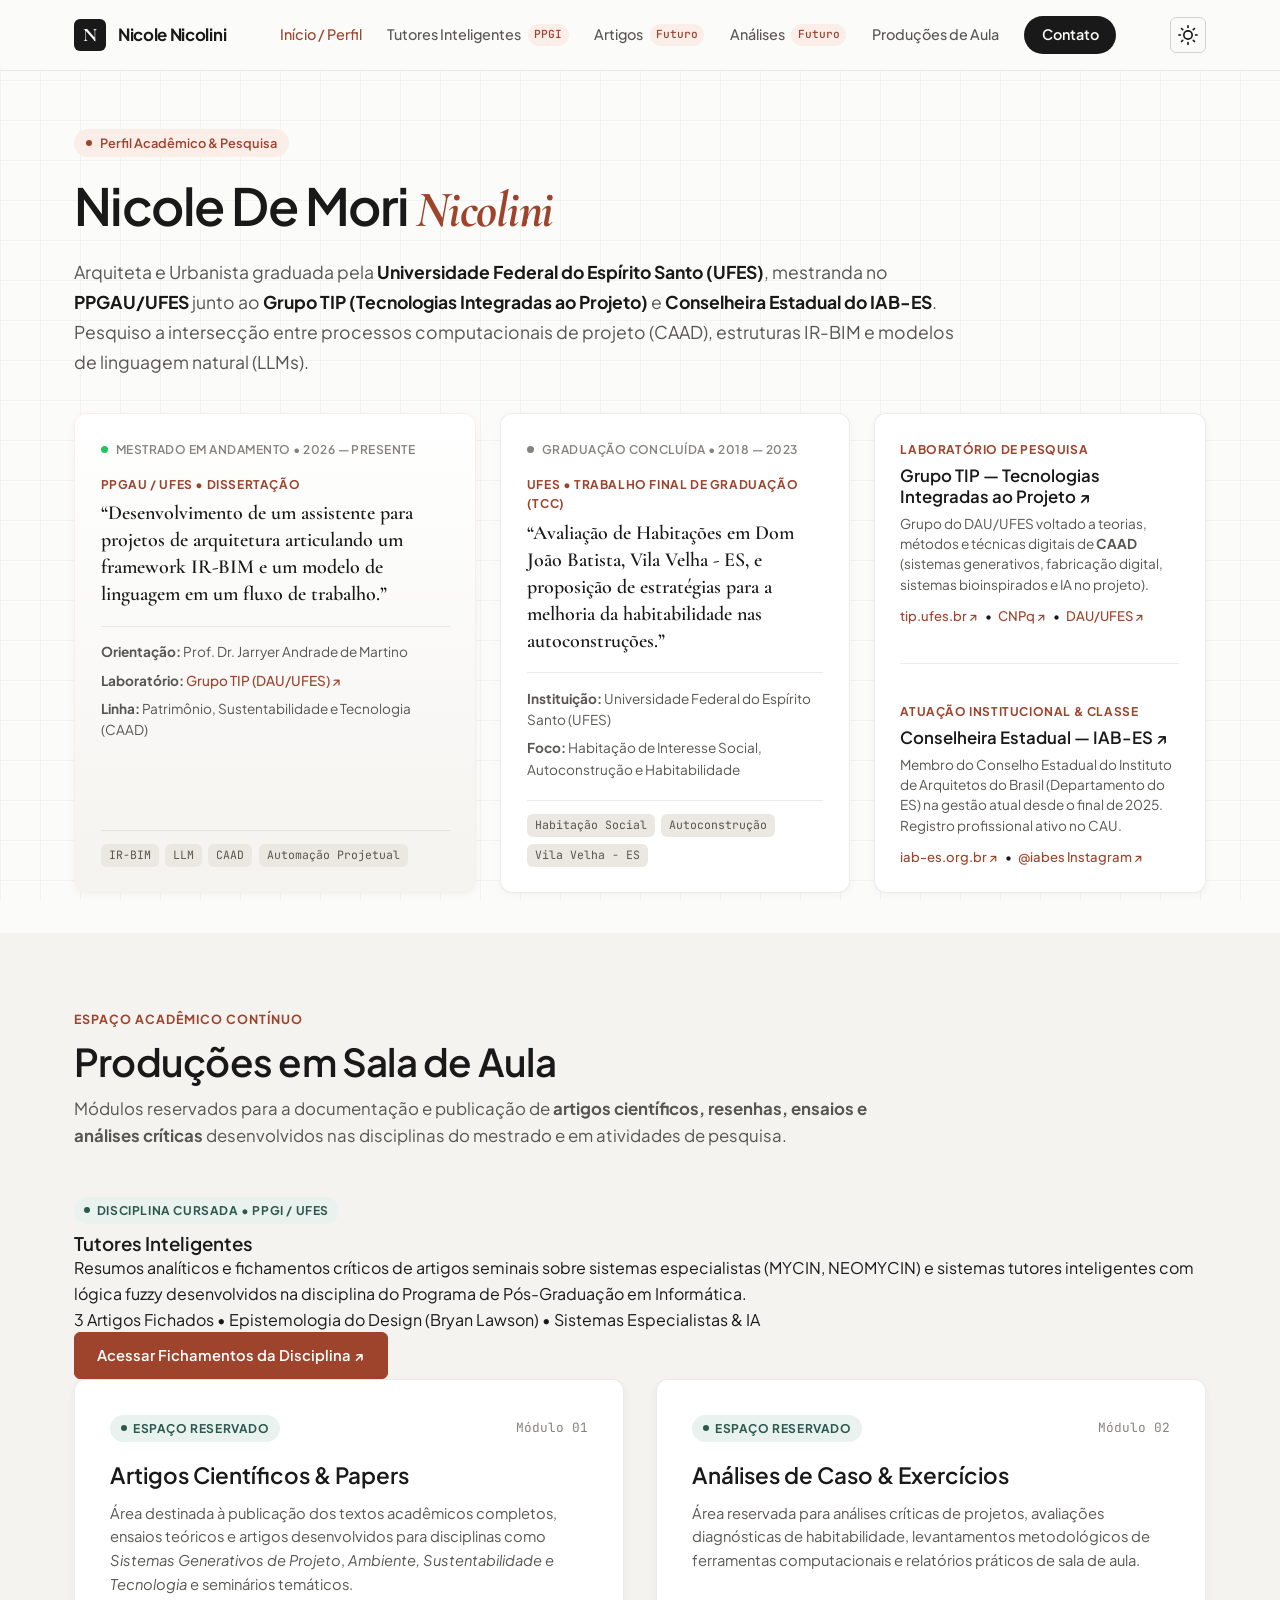
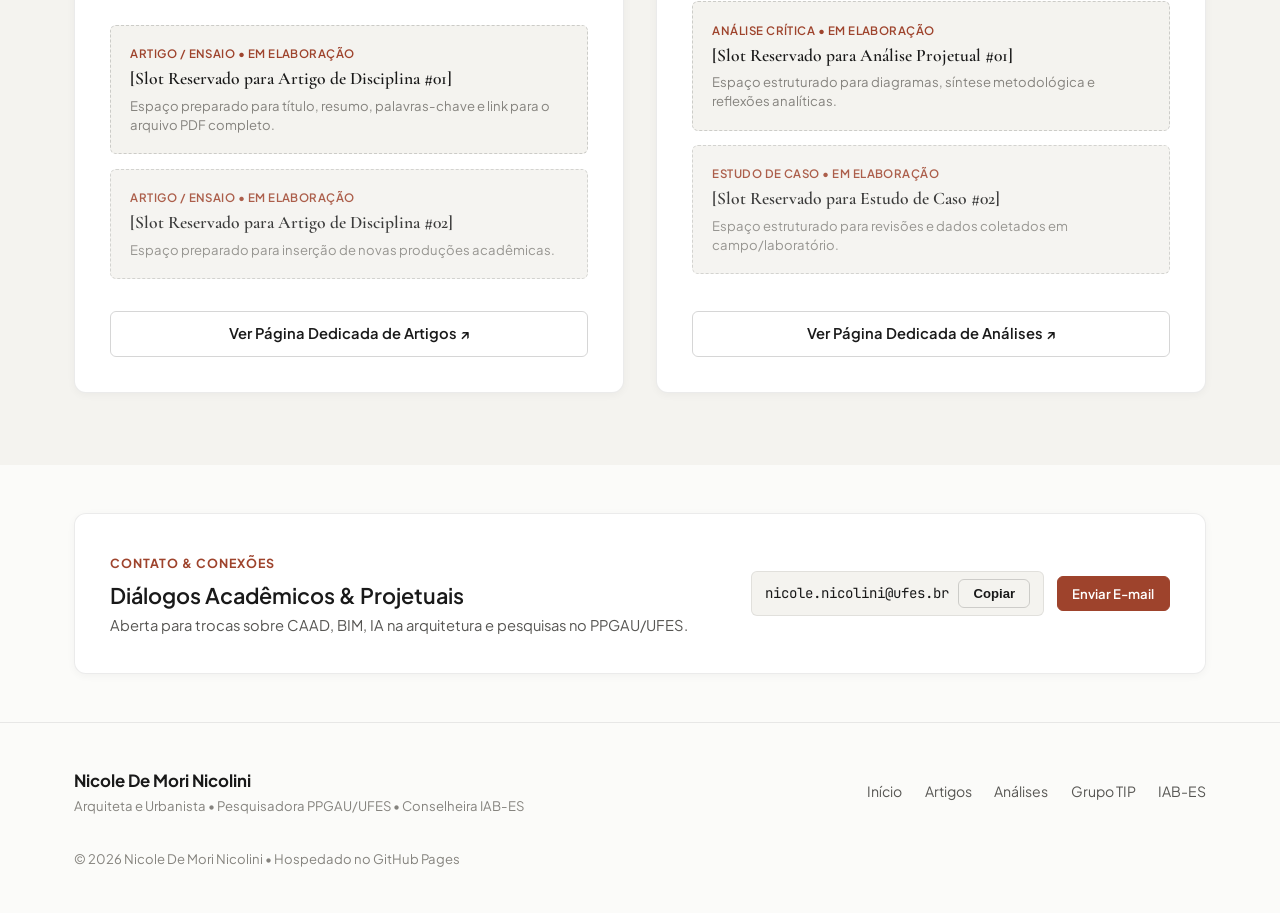
==== commit c2963bba: "Atualiza index.html com fichamentos autenticos e navegacao consistente" ====
--- a/index.html
+++ b/index.html
@@ -33,6 +33,7 @@
       <nav class="main-nav" id="main-nav" aria-label="Navegação Principal">
         <ul class="nav-list">
           <li><a href="index.html" class="nav-link active">Início / Perfil</a></li>
+          <li><a href="tutores-inteligentes.html" class="nav-link">Tutores Inteligentes <span class="nav-counter">PPGI</span></a></li>
           <li><a href="artigos.html" class="nav-link">Artigos <span class="nav-counter">Futuro</span></a></li>
           <li><a href="analises.html" class="nav-link">Análises <span class="nav-counter">Futuro</span></a></li>
           <li><a href="#producoes" class="nav-link">Produções de Aula</a></li>
@@ -192,6 +193,27 @@
           </p>
         </div>
 
+        <!-- Destaque: Disciplina Tutores Inteligentes (PPGI/UFES) com Fichamentos -->
+        <div class="discipline-highlight-banner">
+          <div class="dh-content">
+            <div class="module-badge" style="background: var(--highlight-light); color: var(--highlight); margin-bottom: 0.5rem;">
+              <span class="pulse-icon"></span> Disciplina Cursada • PPGI / UFES
+            </div>
+            <h3 class="dh-title">Tutores Inteligentes</h3>
+            <p class="dh-desc">
+              Resumos analíticos e fichamentos críticos de artigos seminais sobre sistemas especialistas (MYCIN, NEOMYCIN) e sistemas tutores inteligentes com lógica fuzzy desenvolvidos na disciplina do Programa de Pós-Graduação em Informática.
+            </p>
+            <div class="dh-meta">
+              <span>3 Artigos Fichados</span> • <span>Epistemologia do Design (Bryan Lawson)</span> • <span>Sistemas Especialistas & IA</span>
+            </div>
+          </div>
+          <div class="dh-action">
+            <a href="tutores-inteligentes.html" class="btn btn-primary">
+              Acessar Fichamentos da Disciplina ↗
+            </a>
+          </div>
+        </div>
+
         <div class="modules-showcase-grid">
 
           <!-- Módulo Artigos -->
--- a/style.css
+++ b/style.css
@@ -31,15 +31,15 @@
   --highlight-light: #eaf2ef;
 
   --shadow-sm: 0 2px 8px rgba(0, 0, 0, 0.04);
-  --shadow-md: 0 10px 30px rgba(0, 0, 0, 0.06);
+  --shadow-md: 0 10px 25px rgba(0, 0, 0, 0.06);
   --shadow-lg: 0 20px 45px rgba(0, 0, 0, 0.09);
 
-  --header-bg: rgba(251, 251, 249, 0.88);
+  --header-bg: rgba(251, 251, 249, 0.9);
   --grid-line: rgba(0, 0, 0, 0.035);
 
   --radius-sm: 6px;
   --radius-md: 12px;
-  --radius-lg: 18px;
+  --radius-lg: 16px;
   --radius-full: 9999px;
 
   --transition-fast: 0.18s ease;
@@ -55,7 +55,7 @@
 
   --text-primary: #f0f0ed;
   --text-secondary: #a9a9a3;
-  --text-muted: #6e6e6a;
+  --text-muted: #72726d;
 
   --border-light: rgba(255, 255, 255, 0.08);
   --border-medium: rgba(255, 255, 255, 0.16);
@@ -68,10 +68,10 @@
   --highlight-light: rgba(94, 168, 146, 0.15);
 
   --shadow-sm: 0 2px 8px rgba(0, 0, 0, 0.25);
-  --shadow-md: 0 10px 30px rgba(0, 0, 0, 0.4);
+  --shadow-md: 0 10px 25px rgba(0, 0, 0, 0.38);
   --shadow-lg: 0 20px 45px rgba(0, 0, 0, 0.55);
 
-  --header-bg: rgba(18, 19, 20, 0.88);
+  --header-bg: rgba(18, 19, 20, 0.9);
   --grid-line: rgba(255, 255, 255, 0.025);
 }
 
@@ -92,7 +92,7 @@
   font-family: var(--font-sans);
   background-color: var(--bg-primary);
   color: var(--text-primary);
-  line-height: 1.65;
+  line-height: 1.6;
   transition: background-color var(--transition-normal), color var(--transition-normal);
   -webkit-font-smoothing: antialiased;
   position: relative;
@@ -157,7 +157,7 @@
   display: flex;
   align-items: center;
   justify-content: space-between;
-  height: 72px;
+  height: 70px;
 }
 
 .brand {
@@ -169,8 +169,8 @@
 }
 
 .brand-monogram {
-  width: 34px;
-  height: 34px;
+  width: 32px;
+  height: 32px;
   background: var(--text-primary);
   color: var(--bg-primary);
   border-radius: var(--radius-sm);
@@ -178,9 +178,8 @@
   align-items: center;
   justify-content: center;
   font-family: var(--font-serif);
-  font-size: 1.25rem;
+  font-size: 1.2rem;
   font-weight: 700;
-  transition: background var(--transition-fast);
 }
 
 .brand-name {
@@ -191,19 +190,31 @@
   display: flex;
   list-style: none;
   align-items: center;
-  gap: 1.8rem;
+  gap: 1.6rem;
 }
 
 .nav-link {
-  font-size: 0.92rem;
+  font-size: 0.9rem;
   font-weight: 500;
   color: var(--text-secondary);
   position: relative;
-  padding: 0.4rem 0;
-}
-
-.nav-link:hover {
-  color: var(--accent);
+  padding: 0.35rem 0;
+  display: flex;
+  align-items: center;
+  gap: 0.4rem;
+}
+
+.nav-link:hover, .nav-link.active {
+  color: var(--accent);
+}
+
+.nav-counter {
+  font-size: 0.7rem;
+  font-family: var(--font-mono);
+  background: var(--accent-light);
+  color: var(--accent);
+  padding: 0.1rem 0.4rem;
+  border-radius: var(--radius-full);
 }
 
 .btn-nav {
@@ -230,14 +241,14 @@
   background: transparent;
   border: 1px solid var(--border-medium);
   color: var(--text-primary);
-  width: 38px;
-  height: 38px;
+  width: 36px;
+  height: 36px;
   border-radius: var(--radius-sm);
   display: flex;
   align-items: center;
   justify-content: center;
   cursor: pointer;
-  transition: background var(--transition-fast), border-color var(--transition-fast);
+  transition: all var(--transition-fast);
 }
 
 .theme-btn:hover {
@@ -269,17 +280,14 @@
   transition: all var(--transition-fast);
 }
 
-/* --- Hero Section --- */
-.hero-section {
-  padding: 5rem 0 4rem;
-  position: relative;
-}
-
-.hero-container {
-  display: grid;
-  grid-template-columns: 1.15fr 0.85fr;
-  gap: 3.5rem;
-  align-items: center;
+/* --- Hero Condensado (Academic First Page) --- */
+.hero-condensed {
+  padding: 3.5rem 0 2.5rem;
+}
+
+.hero-identity {
+  margin-bottom: 2.2rem;
+  max-width: 880px;
 }
 
 .tag-badge {
@@ -288,225 +296,209 @@
   gap: 0.5rem;
   background: var(--accent-light);
   color: var(--accent);
-  font-size: 0.82rem;
+  font-size: 0.8rem;
   font-weight: 600;
-  padding: 0.35rem 0.85rem;
+  padding: 0.25rem 0.75rem;
   border-radius: var(--radius-full);
-  margin-bottom: 1.5rem;
+  margin-bottom: 1rem;
 }
 
 .dot {
-  width: 7px;
-  height: 7px;
+  width: 6px;
+  height: 6px;
   background: var(--accent);
   border-radius: 50%;
-  animation: pulse 2s infinite;
-}
-
-@keyframes pulse {
-  0% { transform: scale(0.95); opacity: 0.7; }
-  50% { transform: scale(1.25); opacity: 1; }
-  100% { transform: scale(0.95); opacity: 0.7; }
-}
-
-.hero-title {
-  font-size: clamp(2.4rem, 5vw, 3.8rem);
+}
+
+.hero-name {
+  font-size: clamp(2.3rem, 4vw, 3.4rem);
   letter-spacing: -0.03em;
-  margin-bottom: 1.5rem;
-}
-
-.hero-lead {
-  font-size: 1.12rem;
+  margin-bottom: 1rem;
+}
+
+.hero-academic-intro {
+  font-size: 1.1rem;
   color: var(--text-secondary);
   line-height: 1.7;
-  margin-bottom: 2rem;
-  max-width: 600px;
-}
-
-.hero-cta-group {
-  display: flex;
-  gap: 1rem;
-  margin-bottom: 2.2rem;
-}
-
-.btn {
-  display: inline-flex;
-  align-items: center;
-  justify-content: center;
-  gap: 0.5rem;
-  padding: 0.75rem 1.6rem;
-  font-size: 0.95rem;
-  font-weight: 600;
-  border-radius: var(--radius-sm);
-  cursor: pointer;
-  transition: all var(--transition-fast);
-}
-
-.btn-primary {
-  background: var(--accent);
-  color: #ffffff;
-  border: 1px solid var(--accent);
-}
-
-.btn-primary:hover {
-  background: var(--accent-hover);
-  border-color: var(--accent-hover);
-  transform: translateY(-2px);
-  box-shadow: var(--shadow-md);
-}
-
-.btn-outline {
-  background: transparent;
+}
+
+.hero-academic-intro strong {
   color: var(--text-primary);
-  border: 1px solid var(--border-medium);
-}
-
-.btn-outline:hover {
-  border-color: var(--accent);
-  color: var(--accent);
-  transform: translateY(-2px);
-}
-
-.btn-sm {
-  padding: 0.45rem 0.95rem;
-  font-size: 0.85rem;
-}
-
-.btn-block {
-  width: 100%;
-}
-
-.hero-quick-tags {
-  display: flex;
-  flex-wrap: wrap;
-  gap: 0.5rem;
-}
-
-.qtag {
-  font-size: 0.78rem;
-  background: var(--bg-subtle);
-  color: var(--text-secondary);
-  padding: 0.25rem 0.65rem;
-  border-radius: var(--radius-sm);
-  font-family: var(--font-mono);
-}
-
-/* Architectural Hero Card */
-.architectural-card {
+}
+
+/* --- Academic Cards Grid (Condensados e Objetivos) --- */
+.academic-cards-grid {
+  display: grid;
+  grid-template-columns: 1.15fr 1fr 0.95fr;
+  gap: 1.5rem;
+  align-items: stretch;
+}
+
+.compact-card {
   background: var(--bg-card);
   border: 1px solid var(--border-light);
   border-radius: var(--radius-md);
-  box-shadow: var(--shadow-lg);
-  overflow: hidden;
-  position: relative;
-  transition: transform var(--transition-normal), box-shadow var(--transition-normal);
-}
-
-.architectural-card:hover {
-  transform: translateY(-3px);
-  box-shadow: 0 25px 50px rgba(0, 0, 0, 0.12);
-}
-
-.card-glass-header {
-  display: flex;
-  align-items: center;
-  gap: 0.6rem;
-  background: var(--bg-secondary);
-  padding: 0.85rem 1.4rem;
-  border-bottom: 1px solid var(--border-light);
-}
-
-.status-indicator {
-  width: 8px;
-  height: 8px;
+  padding: 1.6rem;
+  display: flex;
+  flex-direction: column;
+  box-shadow: var(--shadow-sm);
+  transition: transform var(--transition-fast), box-shadow var(--transition-fast), border-color var(--transition-fast);
+}
+
+.compact-card:hover {
+  transform: translateY(-2px);
+  box-shadow: var(--shadow-md);
+  border-color: var(--border-medium);
+}
+
+.card-featured {
+  border-color: var(--accent-light);
+  background: linear-gradient(180deg, var(--bg-card) 0%, var(--bg-secondary) 100%);
+}
+
+.card-status-strip {
+  display: flex;
+  align-items: center;
+  gap: 0.5rem;
+  margin-bottom: 1rem;
+}
+
+.badge-dot-green {
+  width: 7px;
+  height: 7px;
   background: #22c55e;
   border-radius: 50%;
 }
 
-.status-text {
-  font-size: 0.8rem;
+.badge-dot-gray {
+  width: 7px;
+  height: 7px;
+  background: var(--text-muted);
+  border-radius: 50%;
+}
+
+.status-name {
+  font-size: 0.75rem;
   font-weight: 600;
   text-transform: uppercase;
-  letter-spacing: 0.05em;
-  color: var(--text-secondary);
-}
-
-.card-body {
-  padding: 1.8rem;
-}
-
-.meta-label {
-  font-size: 0.78rem;
-  font-weight: 600;
-  color: var(--accent);
+  letter-spacing: 0.04em;
+  color: var(--text-muted);
+}
+
+.card-content {
+  flex-grow: 1;
+}
+
+.card-kicker {
+  display: block;
+  font-size: 0.75rem;
+  font-weight: 700;
   text-transform: uppercase;
   letter-spacing: 0.05em;
-  margin-bottom: 0.6rem;
-}
-
-.card-focus-title {
+  color: var(--accent);
+  margin-bottom: 0.4rem;
+}
+
+.card-title-serif {
   font-family: var(--font-serif);
-  font-size: 1.4rem;
+  font-size: 1.25rem;
   line-height: 1.35;
   color: var(--text-primary);
-  margin-bottom: 1.5rem;
-}
-
-.card-meta-list {
+  margin-bottom: 1.1rem;
+}
+
+.card-meta-compact {
   display: flex;
   flex-direction: column;
-  gap: 0.8rem;
+  gap: 0.4rem;
+  font-size: 0.85rem;
+  color: var(--text-secondary);
   border-top: 1px solid var(--border-light);
-  padding-top: 1.2rem;
-}
-
-.meta-item {
-  display: flex;
-  justify-content: space-between;
-  align-items: center;
-  font-size: 0.88rem;
-}
-
-.item-label {
-  color: var(--text-muted);
-}
-
-.item-val {
+  padding-top: 0.9rem;
+}
+
+.card-meta-compact a {
+  color: var(--accent);
   font-weight: 500;
-  color: var(--text-primary);
-}
-
-.item-link {
-  color: var(--accent);
-  font-weight: 500;
-}
-
-.item-link:hover {
+}
+
+.card-meta-compact a:hover {
   text-decoration: underline;
 }
 
-.card-bottom-bar {
-  display: flex;
-  justify-content: space-between;
-  align-items: center;
-  padding: 0.75rem 1.4rem;
-  background: var(--bg-secondary);
+.card-foot {
+  display: flex;
+  flex-wrap: wrap;
+  gap: 0.4rem;
+  margin-top: 1.2rem;
+  padding-top: 0.8rem;
   border-top: 1px solid var(--border-light);
-  font-size: 0.78rem;
-  color: var(--text-muted);
-}
-
-.code-badge {
+}
+
+.code-pill {
   font-family: var(--font-mono);
+  font-size: 0.72rem;
   background: var(--bg-subtle);
+  color: var(--text-secondary);
   padding: 0.15rem 0.5rem;
   border-radius: var(--radius-sm);
-  color: var(--text-secondary);
-}
-
-/* --- Sections Common Layout --- */
+}
+
+/* Card Dual (TIP + IAB-ES) */
+.card-dual {
+  justify-content: space-between;
+}
+
+.sub-block {
+  display: flex;
+  flex-direction: column;
+}
+
+.sub-block-title {
+  font-size: 1.05rem;
+  margin-bottom: 0.4rem;
+}
+
+.sub-block-title a {
+  color: var(--text-primary);
+}
+
+.sub-block-title a:hover {
+  color: var(--accent);
+}
+
+.sub-block-desc {
+  font-size: 0.85rem;
+  color: var(--text-secondary);
+  line-height: 1.5;
+  margin-bottom: 0.6rem;
+}
+
+.quick-links-row {
+  display: flex;
+  align-items: center;
+  gap: 0.4rem;
+  font-size: 0.82rem;
+}
+
+.link-small {
+  color: var(--accent);
+  font-weight: 500;
+}
+
+.link-small:hover {
+  text-decoration: underline;
+}
+
+.divider-subtle {
+  height: 1px;
+  background: var(--border-light);
+  margin: 1.2rem 0;
+}
+
+/* --- Seções & Módulos Reservados --- */
 .section {
-  padding: 5.5rem 0;
+  padding: 4.5rem 0;
   position: relative;
 }
 
@@ -514,726 +506,510 @@
   background-color: var(--bg-secondary);
 }
 
+.section-compact {
+  padding: 3rem 0;
+}
+
 .section-header {
-  margin-bottom: 3.5rem;
-  max-width: 750px;
+  margin-bottom: 2.8rem;
+  max-width: 800px;
 }
 
 .section-tag {
   display: inline-block;
-  font-size: 0.82rem;
+  font-size: 0.78rem;
   font-weight: 700;
   text-transform: uppercase;
   letter-spacing: 0.08em;
   color: var(--accent);
+  margin-bottom: 0.5rem;
+}
+
+.section-title {
+  font-size: clamp(1.8rem, 3vw, 2.4rem);
+  letter-spacing: -0.02em;
   margin-bottom: 0.6rem;
 }
 
-.section-title {
-  font-size: clamp(2rem, 3.5vw, 2.6rem);
-  letter-spacing: -0.02em;
-  margin-bottom: 0.8rem;
-}
-
 .section-subtitle {
-  font-size: 1.1rem;
+  font-size: 1.05rem;
   color: var(--text-secondary);
   line-height: 1.6;
 }
 
-/* --- About Section --- */
-.about-grid {
+/* Showcase de Módulos (Artigos & Análises) */
+.modules-showcase-grid {
   display: grid;
-  grid-template-columns: 1.25fr 0.75fr;
-  gap: 3.5rem;
-  align-items: start;
-}
-
-.about-text-column p {
-  margin-bottom: 1.3rem;
-  color: var(--text-secondary);
-  font-size: 1.02rem;
-}
-
-.about-text-column p strong {
-  color: var(--text-primary);
-}
-
-.paragraph-large {
-  font-size: 1.15rem !important;
-  color: var(--text-primary) !important;
-  line-height: 1.65;
-}
-
-.personal-highlights {
-  display: grid;
-  grid-template-columns: repeat(3, 1fr);
-  gap: 1.2rem;
-  margin-top: 2.2rem;
-}
-
-.highlight-box {
-  background: var(--bg-card);
-  border: 1px solid var(--border-light);
-  border-radius: var(--radius-sm);
-  padding: 1.2rem;
-  box-shadow: var(--shadow-sm);
-}
-
-.highlight-number {
-  display: block;
-  font-family: var(--font-serif);
-  font-size: 1.35rem;
-  font-weight: 700;
-  color: var(--accent);
-  margin-bottom: 0.35rem;
-}
-
-.highlight-desc {
-  font-size: 0.85rem;
-  color: var(--text-secondary);
-  line-height: 1.4;
-}
-
-.about-sidebar {
-  display: flex;
-  flex-direction: column;
-  gap: 1.8rem;
-}
-
-.info-widget {
-  background: var(--bg-card);
-  border: 1px solid var(--border-light);
-  border-radius: var(--radius-md);
-  padding: 1.8rem;
-  box-shadow: var(--shadow-sm);
-}
-
-.widget-title {
-  font-size: 1.1rem;
-  margin-bottom: 1.2rem;
-  padding-bottom: 0.8rem;
-  border-bottom: 1px solid var(--border-light);
-}
-
-.widget-list {
-  list-style: none;
-  display: flex;
-  flex-direction: column;
-  gap: 0.9rem;
-}
-
-.widget-list li {
-  display: flex;
-  flex-direction: column;
-  gap: 0.15rem;
-  font-size: 0.88rem;
-}
-
-.w-label {
-  font-size: 0.78rem;
-  color: var(--text-muted);
-  text-transform: uppercase;
-  letter-spacing: 0.04em;
-  font-weight: 600;
-}
-
-.w-value {
-  color: var(--text-primary);
-  font-weight: 500;
-}
-
-.w-value a {
-  color: var(--accent);
-}
-
-.w-value a:hover {
-  text-decoration: underline;
-}
-
-.quote-card {
-  border-left: 3px solid var(--accent);
-  background: var(--bg-card);
-  padding: 1.5rem;
-  border-radius: 0 var(--radius-sm) var(--radius-sm) 0;
-  font-style: italic;
-  color: var(--text-secondary);
-  font-size: 0.95rem;
-  line-height: 1.6;
-}
-
-/* --- Timeline & Research Section --- */
-.timeline {
-  display: flex;
-  flex-direction: column;
-  gap: 2.5rem;
-  position: relative;
-}
-
-.timeline-item {
-  display: grid;
-  grid-template-columns: 40px 1fr;
-  gap: 1.5rem;
-  position: relative;
-}
-
-.timeline-marker {
-  display: flex;
-  justify-content: center;
-  position: relative;
-}
-
-.timeline-marker::after {
-  content: '';
-  position: absolute;
-  top: 30px;
-  bottom: -35px;
-  width: 2px;
-  background: var(--border-medium);
-}
-
-.timeline-item:last-child .timeline-marker::after {
-  display: none;
-}
-
-.marker-dot {
-  width: 16px;
-  height: 16px;
-  border-radius: 50%;
-  background: var(--bg-card);
-  border: 3px solid var(--accent);
-  z-index: 2;
-  margin-top: 6px;
-}
-
-.current-item .marker-dot {
-  background: var(--accent);
-  box-shadow: 0 0 0 4px var(--accent-light);
-}
-
-.timeline-content {
+  grid-template-columns: 1fr 1fr;
+  gap: 2rem;
+}
+
+.module-card {
   background: var(--bg-card);
   border: 1px solid var(--border-light);
   border-radius: var(--radius-md);
   padding: 2.2rem;
-  box-shadow: var(--shadow-sm);
-  transition: transform var(--transition-fast), box-shadow var(--transition-fast);
-}
-
-.timeline-content:hover {
-  box-shadow: var(--shadow-md);
-}
-
-.timeline-header {
-  display: flex;
-  align-items: center;
-  gap: 1rem;
-  margin-bottom: 0.6rem;
-}
-
-.timeline-period {
-  font-family: var(--font-mono);
-  font-size: 0.9rem;
-  font-weight: 600;
-  color: var(--text-muted);
-}
-
-.timeline-badge {
-  font-size: 0.75rem;
-  font-weight: 600;
-  padding: 0.2rem 0.65rem;
-  border-radius: var(--radius-full);
-  background: var(--bg-subtle);
-  color: var(--text-secondary);
-}
-
-.badge-active {
-  background: var(--highlight-light);
-  color: var(--highlight);
-}
-
-.timeline-title {
-  font-size: 1.5rem;
-  margin-bottom: 0.4rem;
-}
-
-.timeline-institution {
-  font-size: 0.95rem;
-  color: var(--accent);
-  margin-bottom: 1.5rem;
-}
-
-.timeline-institution a:hover {
-  text-decoration: underline;
-}
-
-.research-box {
-  background: var(--bg-secondary);
-  border: 1px solid var(--border-light);
-  border-radius: var(--radius-sm);
-  padding: 1.5rem;
-}
-
-.research-tag {
-  font-size: 0.78rem;
-  font-weight: 700;
-  text-transform: uppercase;
-  letter-spacing: 0.05em;
-  color: var(--accent);
-  margin-bottom: 0.5rem;
-}
-
-.research-title {
-  font-family: var(--font-serif);
-  font-size: 1.35rem;
-  font-style: italic;
-  line-height: 1.4;
-  color: var(--text-primary);
-  margin-bottom: 1rem;
-}
-
-.research-description {
-  font-size: 0.95rem;
-  color: var(--text-secondary);
-  line-height: 1.65;
-  margin-bottom: 1.2rem;
-}
-
-.research-details {
-  display: flex;
-  flex-wrap: wrap;
-  gap: 1.5rem;
-  border-top: 1px solid var(--border-light);
-  padding-top: 1rem;
-}
-
-.detail-col {
-  display: flex;
-  flex-direction: column;
-  gap: 0.2rem;
-  font-size: 0.85rem;
-}
-
-.detail-label {
-  font-size: 0.75rem;
-  color: var(--text-muted);
-  text-transform: uppercase;
-  font-weight: 600;
-}
-
-.detail-value {
-  color: var(--text-primary);
-  font-weight: 500;
-}
-
-.detail-value a {
-  color: var(--accent);
-}
-
-.detail-value a:hover {
-  text-decoration: underline;
-}
-
-/* --- Lab TIP Section --- */
-.lab-card-full {
-  background: var(--bg-card);
-  border: 1px solid var(--border-light);
-  border-radius: var(--radius-lg);
-  box-shadow: var(--shadow-md);
-  overflow: hidden;
-}
-
-.lab-card-body {
-  padding: 3rem;
-}
-
-.lab-badge {
-  display: inline-block;
-  font-family: var(--font-mono);
-  font-size: 0.82rem;
-  font-weight: 600;
-  background: var(--highlight-light);
-  color: var(--highlight);
-  padding: 0.3rem 0.8rem;
-  border-radius: var(--radius-sm);
-  margin-bottom: 1.2rem;
-}
-
-.lab-heading {
-  font-size: 1.8rem;
-  margin-bottom: 1.2rem;
-  letter-spacing: -0.02em;
-}
-
-.lab-text {
-  font-size: 1.02rem;
-  color: var(--text-secondary);
-  margin-bottom: 1rem;
-  line-height: 1.7;
-}
-
-.lab-domains {
-  margin: 2.2rem 0;
-  padding: 1.8rem;
-  background: var(--bg-secondary);
-  border-radius: var(--radius-md);
-  border: 1px solid var(--border-light);
-}
-
-.domains-title {
-  font-size: 0.95rem;
-  text-transform: uppercase;
-  letter-spacing: 0.05em;
-  color: var(--text-primary);
-  margin-bottom: 1.2rem;
-}
-
-.domains-grid {
-  display: grid;
-  grid-template-columns: repeat(auto-fill, minmax(180px, 1fr));
-  gap: 0.9rem;
-}
-
-.domain-pill {
-  display: flex;
-  align-items: center;
-  gap: 0.65rem;
-  background: var(--bg-card);
-  padding: 0.7rem 1rem;
-  border-radius: var(--radius-sm);
-  border: 1px solid var(--border-light);
-  font-size: 0.9rem;
-  font-weight: 500;
-  color: var(--text-primary);
-  transition: transform var(--transition-fast), border-color var(--transition-fast);
-}
-
-.domain-pill:hover {
-  transform: translateY(-2px);
-  border-color: var(--accent);
-}
-
-.pill-icon {
-  font-size: 1.1rem;
-}
-
-.lab-links-bar {
-  display: flex;
-  flex-wrap: wrap;
-  gap: 1rem;
-  margin-top: 2rem;
-  border-top: 1px solid var(--border-light);
-  padding-top: 2rem;
-}
-
-.lab-link-btn {
-  display: inline-flex;
-  align-items: center;
-  gap: 0.5rem;
-  padding: 0.65rem 1.2rem;
-  background: var(--bg-secondary);
-  border: 1px solid var(--border-medium);
-  border-radius: var(--radius-sm);
-  font-size: 0.9rem;
-  font-weight: 600;
-  color: var(--text-primary);
-  transition: all var(--transition-fast);
-}
-
-.lab-link-btn:hover {
-  background: var(--accent);
-  color: #ffffff;
-  border-color: var(--accent);
-  transform: translateY(-2px);
-}
-
-/* --- IAB-ES & Professional Section --- */
-.iab-grid {
-  display: grid;
-  grid-template-columns: 1.2fr 0.8fr;
-  gap: 2.5rem;
-}
-
-.iab-info-card, .cau-info-card {
-  background: var(--bg-card);
-  border: 1px solid var(--border-light);
-  border-radius: var(--radius-md);
-  padding: 2.5rem;
-  box-shadow: var(--shadow-sm);
-}
-
-.iab-badge {
-  font-size: 0.78rem;
-  font-weight: 700;
-  text-transform: uppercase;
-  letter-spacing: 0.06em;
-  color: var(--accent);
-  margin-bottom: 0.6rem;
-}
-
-.iab-role-title {
-  font-size: 1.6rem;
-  margin-bottom: 1.2rem;
-}
-
-.iab-text {
-  font-size: 0.98rem;
-  color: var(--text-secondary);
-  margin-bottom: 1.2rem;
-  line-height: 1.65;
-}
-
-.iab-quick-links {
-  display: flex;
-  flex-wrap: wrap;
-  gap: 0.75rem;
-  margin-top: 1.8rem;
-}
-
-.social-btn-ig {
-  background: #d62976;
-  border-color: #d62976;
-}
-
-.social-btn-ig:hover {
-  background: #c13584;
-  border-color: #c13584;
-}
-
-.cau-features {
-  list-style: none;
-  display: flex;
-  flex-direction: column;
-  gap: 0.85rem;
-  margin: 1.5rem 0;
-}
-
-.cau-features li {
-  display: flex;
-  align-items: center;
-  gap: 0.7rem;
-  font-size: 0.92rem;
-  color: var(--text-secondary);
-}
-
-.check-icon {
-  display: flex;
-  align-items: center;
-  justify-content: center;
-  width: 20px;
-  height: 20px;
-  border-radius: 50%;
-  background: var(--highlight-light);
-  color: var(--highlight);
-  font-weight: 700;
-  font-size: 0.75rem;
-}
-
-.cau-link-wrap {
-  margin-top: 1.5rem;
-  padding-top: 1rem;
-  border-top: 1px solid var(--border-light);
-}
-
-.link-cau {
-  font-size: 0.92rem;
-  font-weight: 600;
-  color: var(--accent);
-}
-
-.link-cau:hover {
-  text-decoration: underline;
-}
-
-/* --- Projects / Eixos Section --- */
-.projects-grid {
-  display: grid;
-  grid-template-columns: repeat(3, 1fr);
-  gap: 2rem;
-}
-
-.project-card {
-  background: var(--bg-card);
-  border: 1px solid var(--border-light);
-  border-radius: var(--radius-md);
-  padding: 2.2rem;
   display: flex;
   flex-direction: column;
   box-shadow: var(--shadow-sm);
   transition: transform var(--transition-fast), box-shadow var(--transition-fast);
 }
 
-.project-card:hover {
-  transform: translateY(-4px);
+.module-card:hover {
+  transform: translateY(-3px);
   box-shadow: var(--shadow-md);
 }
 
-.card-pill {
-  align-self: flex-start;
+.module-header {
+  display: flex;
+  justify-content: space-between;
+  align-items: center;
+  margin-bottom: 1.2rem;
+}
+
+.module-badge {
+  display: inline-flex;
+  align-items: center;
+  gap: 0.4rem;
   font-size: 0.75rem;
   font-weight: 700;
   text-transform: uppercase;
   letter-spacing: 0.05em;
   padding: 0.25rem 0.65rem;
-  border-radius: var(--radius-sm);
-  background: var(--bg-secondary);
+  border-radius: var(--radius-full);
+}
+
+.badge-planned {
+  background: var(--highlight-light);
+  color: var(--highlight);
+}
+
+.pulse-icon {
+  width: 6px;
+  height: 6px;
+  border-radius: 50%;
+  background: var(--highlight);
+}
+
+.module-section-num {
+  font-family: var(--font-mono);
+  font-size: 0.8rem;
   color: var(--text-muted);
-  margin-bottom: 1.2rem;
-}
-
-.project-title {
-  font-size: 1.25rem;
-  margin-bottom: 1rem;
-  line-height: 1.35;
-}
-
-.project-desc {
+}
+
+.module-title {
+  font-size: 1.4rem;
+  margin-bottom: 0.8rem;
+}
+
+.module-desc {
   font-size: 0.92rem;
   color: var(--text-secondary);
   line-height: 1.6;
   margin-bottom: 1.8rem;
+}
+
+/* Placeholder Slots */
+.placeholder-container {
+  display: flex;
+  flex-direction: column;
+  gap: 0.9rem;
+  margin-bottom: 2rem;
   flex-grow: 1;
 }
 
-.project-tags {
-  display: flex;
-  flex-wrap: wrap;
-  gap: 0.4rem;
-  border-top: 1px solid var(--border-light);
-  padding-top: 1.2rem;
-}
-
-.project-tags span {
-  font-size: 0.75rem;
+.placeholder-slot {
+  border: 1px dashed var(--border-medium);
   background: var(--bg-secondary);
-  color: var(--text-secondary);
-  padding: 0.2rem 0.55rem;
   border-radius: var(--radius-sm);
-  font-family: var(--font-mono);
-}
-
-/* --- Contact Section --- */
-.contact-container {
-  max-width: 900px;
-}
-
-.contact-header {
-  text-align: center;
-  margin-bottom: 3rem;
-}
-
-.contact-header .section-subtitle {
-  margin: 0 auto;
-}
-
-.contact-card {
-  display: grid;
-  grid-template-columns: 1.1fr 0.9fr;
-  gap: 2.5rem;
+  padding: 1.2rem;
+  position: relative;
+  transition: background var(--transition-fast), border-color var(--transition-fast);
+}
+
+.placeholder-slot:hover {
+  background: var(--bg-subtle);
+  border-color: var(--accent);
+}
+
+.slot-subtle {
+  opacity: 0.85;
+}
+
+.ph-tag {
+  display: block;
+  font-size: 0.72rem;
+  font-weight: 600;
+  text-transform: uppercase;
+  color: var(--accent);
+  letter-spacing: 0.04em;
+  margin-bottom: 0.3rem;
+}
+
+.ph-title {
+  font-family: var(--font-serif);
+  font-size: 1.1rem;
+  font-weight: 600;
+  color: var(--text-primary);
+  margin-bottom: 0.35rem;
+}
+
+.ph-desc {
+  font-size: 0.82rem;
+  color: var(--text-muted);
+  line-height: 1.45;
+}
+
+.module-action {
+  margin-top: auto;
+}
+
+/* --- Botões Comuns --- */
+.btn {
+  display: inline-flex;
+  align-items: center;
+  justify-content: center;
+  gap: 0.5rem;
+  padding: 0.65rem 1.4rem;
+  font-size: 0.92rem;
+  font-weight: 600;
+  border-radius: var(--radius-sm);
+  cursor: pointer;
+  transition: all var(--transition-fast);
+}
+
+.btn-primary {
+  background: var(--accent);
+  color: #ffffff;
+  border: 1px solid var(--accent);
+}
+
+.btn-primary:hover {
+  background: var(--accent-hover);
+  border-color: var(--accent-hover);
+  transform: translateY(-2px);
+}
+
+.btn-outline {
+  background: transparent;
+  color: var(--text-primary);
+  border: 1px solid var(--border-medium);
+}
+
+.btn-outline:hover {
+  border-color: var(--accent);
+  color: var(--accent);
+  transform: translateY(-2px);
+}
+
+.btn-sm {
+  padding: 0.4rem 0.9rem;
+  font-size: 0.82rem;
+}
+
+.btn-block {
+  width: 100%;
+}
+
+.btn-disabled {
+  opacity: 0.6;
+  cursor: not-allowed;
+  pointer-events: none;
+}
+
+/* --- Faixa de Contato Compacta --- */
+.contact-strip {
   background: var(--bg-card);
   border: 1px solid var(--border-light);
-  border-radius: var(--radius-lg);
-  padding: 2.8rem;
-  box-shadow: var(--shadow-md);
-}
-
-.contact-methods {
-  display: flex;
-  flex-direction: column;
-  gap: 1.8rem;
-}
-
-.contact-item {
-  display: flex;
-  align-items: flex-start;
-  gap: 1.2rem;
-}
-
-.contact-icon {
-  width: 44px;
-  height: 44px;
-  border-radius: var(--radius-sm);
+  border-radius: var(--radius-md);
+  padding: 2.2rem;
+  display: flex;
+  justify-content: space-between;
+  align-items: center;
+  gap: 2rem;
+  box-shadow: var(--shadow-sm);
+}
+
+.strip-title {
+  font-size: 1.35rem;
+  margin-bottom: 0.3rem;
+}
+
+.strip-lead {
+  font-size: 0.92rem;
+  color: var(--text-secondary);
+}
+
+.contact-strip-actions {
+  display: flex;
+  align-items: center;
+  gap: 0.8rem;
+  flex-shrink: 0;
+}
+
+.email-copy-box {
+  display: flex;
+  align-items: center;
+  gap: 0.6rem;
   background: var(--bg-secondary);
   border: 1px solid var(--border-light);
-  display: flex;
-  align-items: center;
-  justify-content: center;
-  color: var(--accent);
-  flex-shrink: 0;
-}
-
-.contact-text {
+  padding: 0.4rem 0.8rem;
+  border-radius: var(--radius-sm);
+}
+
+.email-value {
+  font-family: var(--font-mono);
+  font-size: 0.88rem;
+  color: var(--text-primary);
+}
+
+/* --- Páginas Secundárias (Artigos & Análises) --- */
+.subpage-hero {
+  padding: 3.5rem 0 4rem;
+}
+
+.status-banner {
+  display: flex;
+  align-items: center;
+  gap: 1rem;
+  background: var(--bg-secondary);
+  border: 1px solid var(--border-medium);
+  border-left: 4px solid var(--accent);
+  border-radius: var(--radius-sm);
+  padding: 1.1rem 1.4rem;
+  margin-bottom: 3rem;
+  font-size: 0.92rem;
+  color: var(--text-secondary);
+}
+
+.status-banner-icon {
+  font-size: 1.4rem;
+}
+
+.status-banner-text strong {
+  color: var(--text-primary);
+}
+
+/* Grid de Artigos */
+.articles-grid {
+  display: grid;
+  grid-template-columns: repeat(auto-fill, minmax(340px, 1fr));
+  gap: 1.8rem;
+}
+
+.article-card {
+  background: var(--bg-card);
+  border: 1px solid var(--border-light);
+  border-radius: var(--radius-md);
+  padding: 2rem;
   display: flex;
   flex-direction: column;
-  gap: 0.2rem;
-}
-
-.c-label {
-  font-size: 0.75rem;
+  box-shadow: var(--shadow-sm);
+  transition: transform var(--transition-fast), box-shadow var(--transition-fast);
+}
+
+.article-card:hover {
+  transform: translateY(-3px);
+  box-shadow: var(--shadow-md);
+}
+
+.article-card-header {
+  display: flex;
+  justify-content: space-between;
+  align-items: center;
+  margin-bottom: 1.2rem;
+}
+
+.badge-slot {
+  font-size: 0.72rem;
   font-weight: 700;
   text-transform: uppercase;
   letter-spacing: 0.05em;
+  background: var(--accent-light);
+  color: var(--accent);
+  padding: 0.2rem 0.6rem;
+  border-radius: var(--radius-full);
+}
+
+.article-discipline {
+  font-size: 0.78rem;
   color: var(--text-muted);
 }
 
-.c-value {
-  font-size: 0.95rem;
-  font-weight: 500;
+.article-title-ph {
+  font-family: var(--font-serif);
+  font-size: 1.35rem;
+  line-height: 1.35;
   color: var(--text-primary);
-}
-
-.copy-btn {
-  margin-left: auto;
-  align-self: center;
-}
-
-.contact-social-links {
-  display: flex;
-  align-items: center;
+  margin-bottom: 0.8rem;
+}
+
+.article-meta-row {
+  display: flex;
+  flex-wrap: wrap;
   gap: 0.5rem;
+  font-size: 0.85rem;
+  color: var(--text-secondary);
+  margin-bottom: 1rem;
+}
+
+.article-abstract-ph {
+  font-size: 0.9rem;
+  color: var(--text-secondary);
+  line-height: 1.6;
+  margin-bottom: 1.4rem;
+  flex-grow: 1;
+}
+
+.article-tags {
+  display: flex;
+  flex-wrap: wrap;
+  gap: 0.4rem;
+  margin-bottom: 1.4rem;
+  padding-top: 0.8rem;
+  border-top: 1px solid var(--border-light);
+}
+
+.article-actions-row {
+  display: flex;
+  justify-content: space-between;
+  align-items: center;
+}
+
+.meta-note {
+  font-size: 0.78rem;
+  color: var(--text-muted);
+}
+
+/* Card Tracejado para Novos Itens */
+.dashed-card {
+  border: 2px dashed var(--border-medium);
+  background: var(--bg-secondary);
+  display: flex;
+  align-items: center;
+  justify-content: center;
+  text-align: center;
+}
+
+.dashed-inner {
+  display: flex;
+  flex-direction: column;
+  align-items: center;
+  padding: 1.5rem;
+}
+
+.dashed-icon {
+  font-size: 2rem;
+  margin-bottom: 0.8rem;
+}
+
+.dashed-title {
+  font-size: 1.15rem;
+  margin-bottom: 0.6rem;
+}
+
+.dashed-desc {
   font-size: 0.88rem;
-}
-
-.c-link {
-  color: var(--accent);
-  font-weight: 500;
-}
-
-.c-link:hover {
-  text-decoration: underline;
-}
-
-.sep {
-  color: var(--text-muted);
-}
-
-.contact-cta-panel {
-  background: var(--bg-secondary);
+  color: var(--text-secondary);
+  line-height: 1.5;
+  margin-bottom: 1.4rem;
+  max-width: 320px;
+}
+
+/* Grid de Análises */
+.analyses-grid {
+  display: grid;
+  grid-template-columns: repeat(auto-fill, minmax(340px, 1fr));
+  gap: 1.8rem;
+}
+
+.analysis-card {
+  background: var(--bg-card);
   border: 1px solid var(--border-light);
   border-radius: var(--radius-md);
-  padding: 2rem;
+  overflow: hidden;
   display: flex;
   flex-direction: column;
+  box-shadow: var(--shadow-sm);
+  transition: transform var(--transition-fast), box-shadow var(--transition-fast);
+}
+
+.analysis-card:hover {
+  transform: translateY(-3px);
+  box-shadow: var(--shadow-md);
+}
+
+.analysis-visual-mockup {
+  height: 140px;
+  background: var(--bg-secondary);
+  border-bottom: 1px dashed var(--border-medium);
+  display: flex;
+  align-items: center;
   justify-content: center;
-}
-
-.panel-heading {
-  font-size: 1.25rem;
+  padding: 1rem;
+  text-align: center;
+}
+
+.mockup-label {
+  font-size: 0.8rem;
+  color: var(--text-muted);
+  font-family: var(--font-mono);
+}
+
+.analysis-body {
+  padding: 1.8rem;
+  display: flex;
+  flex-direction: column;
+  flex-grow: 1;
+}
+
+.analysis-header-row {
+  display: flex;
+  justify-content: space-between;
+  align-items: center;
   margin-bottom: 0.8rem;
 }
 
-.panel-text {
-  font-size: 0.9rem;
+.analysis-date {
+  font-size: 0.78rem;
+  color: var(--text-muted);
+}
+
+.analysis-title-ph {
+  font-family: var(--font-serif);
+  font-size: 1.3rem;
+  line-height: 1.35;
+  color: var(--text-primary);
+  margin-bottom: 0.8rem;
+}
+
+.analysis-text-ph {
+  font-size: 0.88rem;
   color: var(--text-secondary);
   line-height: 1.6;
-  margin-bottom: 1.5rem;
+  margin-bottom: 1.4rem;
+  flex-grow: 1;
+}
+
+.analysis-tags {
+  display: flex;
+  flex-wrap: wrap;
+  gap: 0.4rem;
+  margin-bottom: 1.2rem;
+  padding-top: 0.8rem;
+  border-top: 1px solid var(--border-light);
+}
+
+.analysis-footer {
+  display: flex;
+  align-items: center;
 }
 
 /* --- Footer --- */
 .site-footer {
   background: var(--bg-primary);
   border-top: 1px solid var(--border-light);
-  padding: 3rem 0;
+  padding: 2.8rem 0;
   font-size: 0.88rem;
 }
 
@@ -1258,7 +1034,7 @@
 .footer-links {
   display: flex;
   list-style: none;
-  gap: 1.5rem;
+  gap: 1.4rem;
 }
 
 .footer-links a {
@@ -1274,35 +1050,31 @@
   font-size: 0.82rem;
 }
 
-/* --- Responsive Media Queries --- */
-@media (max-width: 992px) {
-  .hero-container {
-    grid-template-columns: 1fr;
-    gap: 3rem;
-  }
-
-  .about-grid {
-    grid-template-columns: 1fr;
-    gap: 2.5rem;
-  }
-
-  .iab-grid {
+/* --- Responsividade --- */
+@media (max-width: 1024px) {
+  .academic-cards-grid {
     grid-template-columns: 1fr;
   }
 
-  .projects-grid {
+  .modules-showcase-grid {
     grid-template-columns: 1fr;
   }
 
-  .contact-card {
-    grid-template-columns: 1fr;
+  .contact-strip {
+    flex-direction: column;
+    align-items: flex-start;
+  }
+
+  .contact-strip-actions {
+    width: 100%;
+    flex-wrap: wrap;
   }
 }
 
 @media (max-width: 768px) {
   .main-nav {
     position: fixed;
-    top: 72px;
+    top: 70px;
     left: 0;
     width: 100%;
     background: var(--bg-card);
@@ -1339,19 +1111,6 @@
     transform: rotate(-45deg) translate(5px, -6px);
   }
 
-  .personal-highlights {
-    grid-template-columns: 1fr;
-  }
-
-  .timeline-item {
-    grid-template-columns: 24px 1fr;
-    gap: 1rem;
-  }
-
-  .lab-card-body {
-    padding: 1.8rem;
-  }
-
   .footer-content {
     flex-direction: column;
     align-items: flex-start;
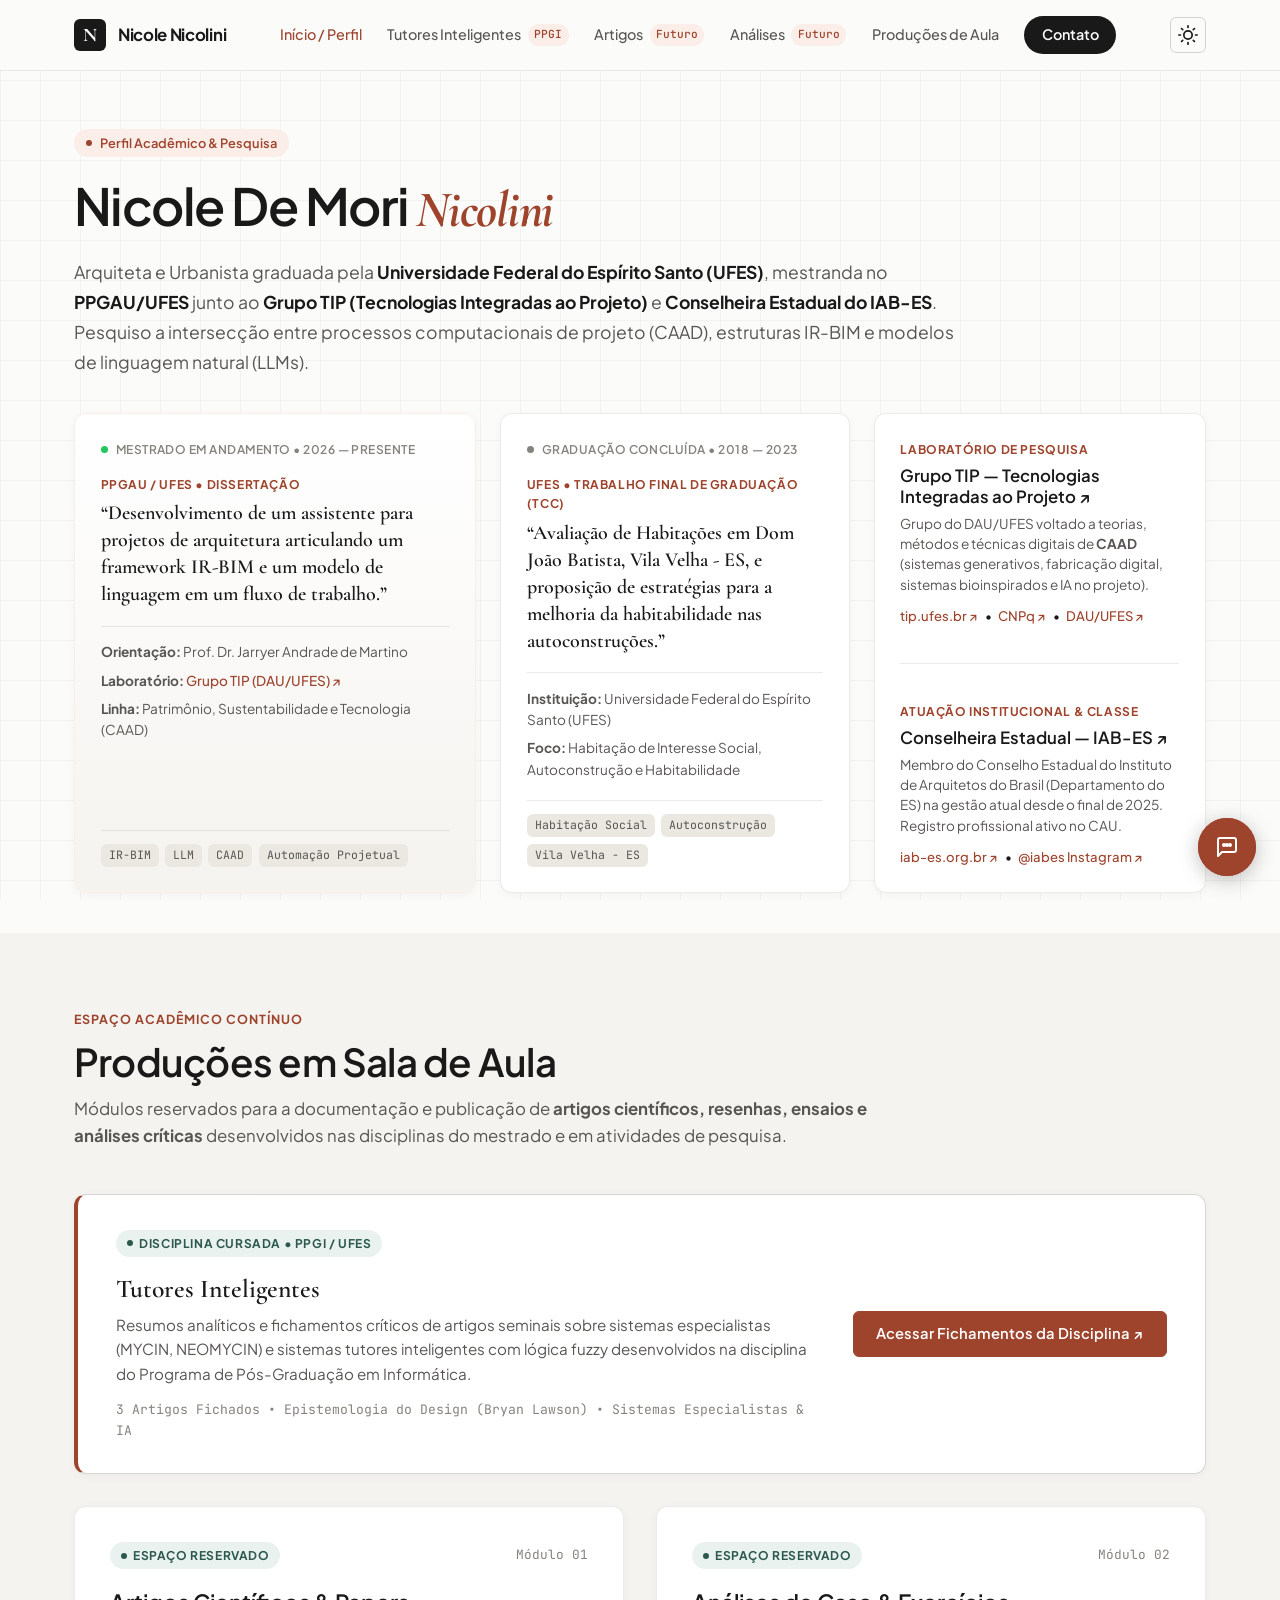
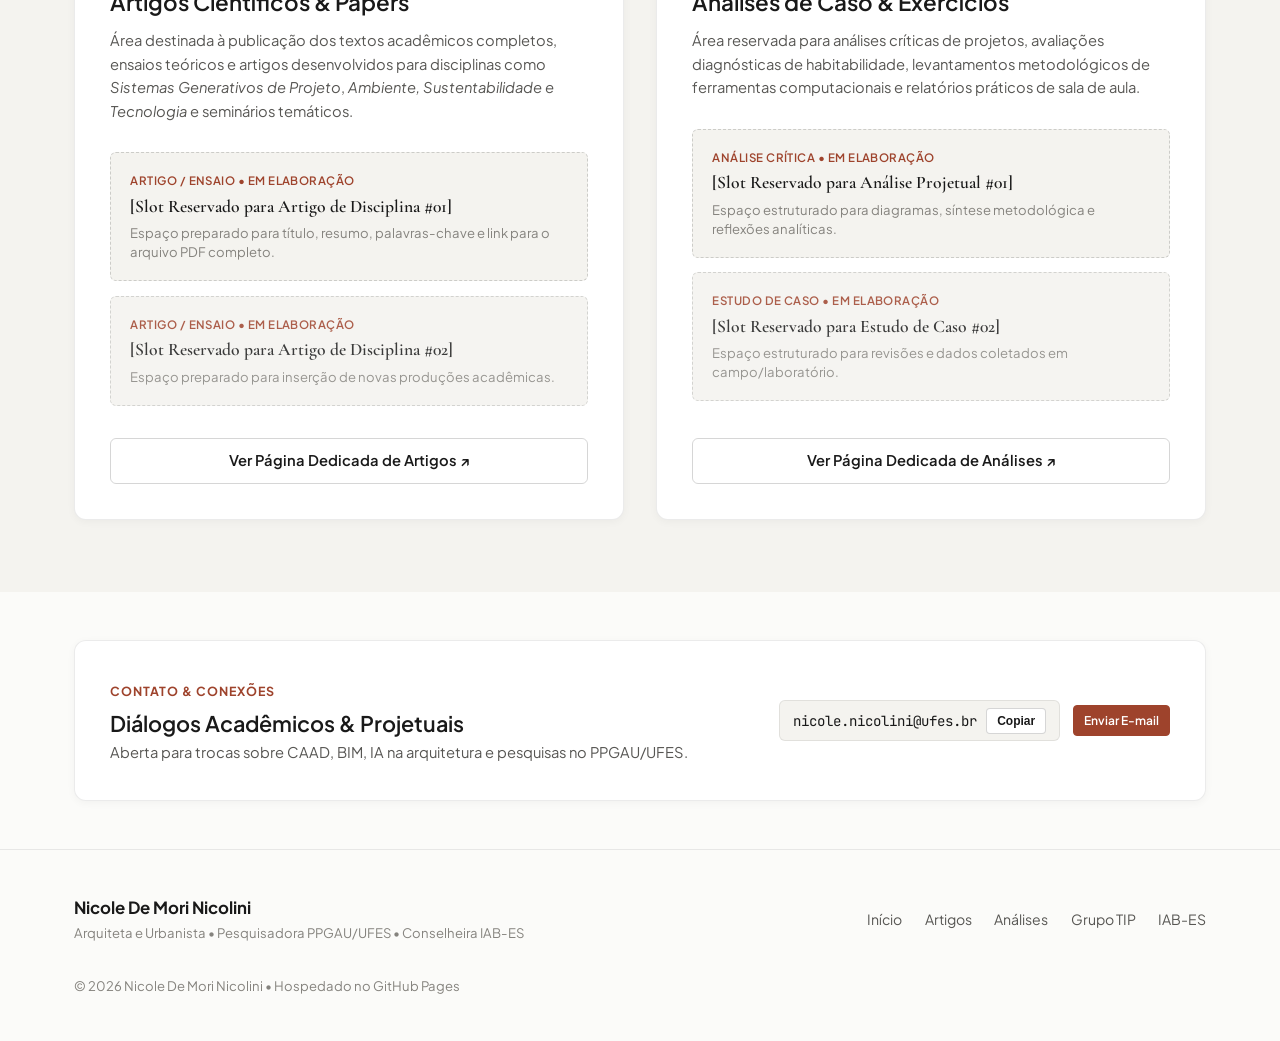
==== commit 5d0553e1: "Adiciona chatbot integrado ao LM Studio e widget flutuante global (index.html)" ====
--- a/index.html
+++ b/index.html
@@ -341,5 +341,6 @@
   </footer>
 
   <script src="main.js"></script>
+  <script src="chatbot.js"></script>
 </body>
 </html>
--- a/style.css
+++ b/style.css
@@ -1048,6 +1048,281 @@
 .footer-copy {
   color: var(--text-muted);
   font-size: 0.82rem;
+}
+
+/* --- Banner Destaque de Disciplina (Home) --- */
+.discipline-highlight-banner {
+  background: var(--bg-card);
+  border: 1px solid var(--border-medium);
+  border-left: 4px solid var(--accent);
+  border-radius: var(--radius-md);
+  padding: 2rem 2.4rem;
+  margin-bottom: 2rem;
+  display: flex;
+  justify-content: space-between;
+  align-items: center;
+  gap: 2rem;
+  box-shadow: var(--shadow-sm);
+  transition: transform var(--transition-fast), box-shadow var(--transition-fast);
+}
+
+.discipline-highlight-banner:hover {
+  transform: translateY(-2px);
+  box-shadow: var(--shadow-md);
+}
+
+.dh-title {
+  font-family: var(--font-serif);
+  font-size: 1.6rem;
+  margin: 0.5rem 0;
+  color: var(--text-primary);
+}
+
+.dh-desc {
+  font-size: 0.95rem;
+  color: var(--text-secondary);
+  line-height: 1.6;
+  max-width: 700px;
+  margin-bottom: 0.8rem;
+}
+
+.dh-meta {
+  font-size: 0.82rem;
+  color: var(--text-muted);
+  font-family: var(--font-mono);
+}
+
+.dh-action {
+  flex-shrink: 0;
+}
+
+@media (max-width: 900px) {
+  .discipline-highlight-banner {
+    flex-direction: column;
+    align-items: flex-start;
+  }
+}
+
+
+/* --- Banner de Escopo de Disciplinas --- */
+.academic-scope-banner {
+  display: flex;
+  align-items: flex-start;
+  gap: 1.2rem;
+  background: var(--bg-card);
+  border: 1px solid var(--border-medium);
+  border-left: 4px solid var(--highlight);
+  border-radius: var(--radius-sm);
+  padding: 1.4rem 1.6rem;
+  margin-bottom: 3rem;
+  box-shadow: var(--shadow-sm);
+}
+
+.scope-icon {
+  font-size: 1.6rem;
+  line-height: 1;
+}
+
+.scope-title {
+  font-size: 0.95rem;
+  font-weight: 700;
+  text-transform: uppercase;
+  letter-spacing: 0.04em;
+  color: var(--highlight);
+  margin-bottom: 0.35rem;
+}
+
+.scope-text {
+  font-size: 0.92rem;
+  color: var(--text-secondary);
+  line-height: 1.65;
+}
+
+.scope-text strong {
+  color: var(--text-primary);
+}
+
+/* --- Lista de Fichamentos (Tutores Inteligentes) --- */
+.fichamentos-list {
+  display: flex;
+  flex-direction: column;
+  gap: 2.5rem;
+}
+
+.fichamento-card {
+  background: var(--bg-card);
+  border: 1px solid var(--border-light);
+  border-radius: var(--radius-md);
+  padding: 2.2rem;
+  box-shadow: var(--shadow-sm);
+  transition: transform var(--transition-fast), box-shadow var(--transition-fast);
+}
+
+.fichamento-card:hover {
+  transform: translateY(-2px);
+  box-shadow: var(--shadow-md);
+}
+
+.fichamento-header {
+  display: flex;
+  justify-content: space-between;
+  align-items: center;
+  flex-wrap: wrap;
+  gap: 0.8rem;
+  margin-bottom: 1rem;
+}
+
+.fichamento-badges {
+  display: flex;
+  align-items: center;
+  gap: 0.6rem;
+}
+
+.badge-tag {
+  font-family: var(--font-mono);
+  font-size: 0.72rem;
+  font-weight: 700;
+  text-transform: uppercase;
+  letter-spacing: 0.05em;
+  background: var(--accent-light);
+  color: var(--accent);
+  padding: 0.2rem 0.6rem;
+  border-radius: var(--radius-full);
+}
+
+.badge-date {
+  font-family: var(--font-mono);
+  font-size: 0.75rem;
+  color: var(--text-muted);
+}
+
+.fichamento-source {
+  font-size: 0.8rem;
+  font-family: var(--font-mono);
+  color: var(--text-secondary);
+  background: var(--bg-secondary);
+  padding: 0.15rem 0.55rem;
+  border-radius: var(--radius-sm);
+}
+
+.fichamento-article-title {
+  font-family: var(--font-serif);
+  font-size: clamp(1.4rem, 2.5vw, 1.8rem);
+  line-height: 1.25;
+  color: var(--text-primary);
+  margin-bottom: 0.4rem;
+}
+
+.fichamento-author {
+  font-size: 0.95rem;
+  color: var(--text-secondary);
+  margin-bottom: 1.1rem;
+}
+
+.abnt-citation {
+  background: var(--bg-secondary);
+  border: 1px solid var(--border-light);
+  border-radius: var(--radius-sm);
+  padding: 0.8rem 1.1rem;
+  font-size: 0.82rem;
+  color: var(--text-secondary);
+  line-height: 1.5;
+  margin-bottom: 1.8rem;
+}
+
+.abnt-citation strong {
+  color: var(--text-primary);
+}
+
+.fichamento-body-grid {
+  display: grid;
+  grid-template-columns: 1fr 1.2fr;
+  gap: 1.8rem;
+}
+
+.fichamento-box {
+  background: var(--bg-secondary);
+  border: 1px solid var(--border-light);
+  border-radius: var(--radius-sm);
+  padding: 1.6rem;
+  display: flex;
+  flex-direction: column;
+}
+
+.box-heading {
+  font-size: 0.95rem;
+  font-weight: 700;
+  text-transform: uppercase;
+  letter-spacing: 0.05em;
+  color: var(--text-primary);
+  margin-bottom: 1rem;
+  display: flex;
+  align-items: center;
+  gap: 0.5rem;
+  border-bottom: 1px solid var(--border-light);
+  padding-bottom: 0.6rem;
+}
+
+.resumo-box p {
+  font-size: 0.92rem;
+  color: var(--text-secondary);
+  line-height: 1.65;
+  margin-bottom: 0.8rem;
+}
+
+.resumo-box p strong {
+  color: var(--text-primary);
+}
+
+.conclusoes-box {
+  background: var(--bg-card);
+}
+
+.reflection-item {
+  margin-bottom: 1rem;
+}
+
+.reflection-item:last-child {
+  margin-bottom: 0;
+}
+
+.item-kicker {
+  display: block;
+  font-size: 0.72rem;
+  font-weight: 700;
+  text-transform: uppercase;
+  letter-spacing: 0.04em;
+  color: var(--accent);
+  margin-bottom: 0.25rem;
+}
+
+.reflection-item p {
+  font-size: 0.9rem;
+  color: var(--text-secondary);
+  line-height: 1.6;
+}
+
+.highlight-insight {
+  background: var(--bg-secondary);
+  border-left: 3px solid var(--accent);
+  padding: 0.8rem 1rem;
+  border-radius: 0 var(--radius-sm) var(--radius-sm) 0;
+  margin-top: 1rem;
+}
+
+.highlight-insight .item-kicker {
+  color: var(--accent);
+}
+
+.highlight-insight p {
+  color: var(--text-primary);
+  font-size: 0.9rem;
+}
+
+@media (max-width: 900px) {
+  .fichamento-body-grid {
+    grid-template-columns: 1fr;
+  }
 }
 
 /* --- Responsividade --- */
@@ -1116,3 +1391,404 @@
     align-items: flex-start;
   }
 }
+
+/* ==========================================================================
+   ACADEMIC CHATBOT WIDGET (LM STUDIO / PYTHON INTEGRATION)
+   ========================================================================== */
+
+#academic-chatbot-container {
+  font-family: var(--font-sans);
+  position: relative;
+  z-index: 99999;
+}
+
+/* Botão Lançador Flutuante */
+.chatbot-launcher {
+  position: fixed;
+  bottom: 24px;
+  right: 24px;
+  width: 58px;
+  height: 58px;
+  border-radius: 50%;
+  background: var(--accent);
+  color: #ffffff;
+  border: none;
+  box-shadow: 0 4px 20px rgba(0, 0, 0, 0.25);
+  cursor: pointer;
+  display: flex;
+  align-items: center;
+  justify-content: center;
+  transition: transform 0.25s cubic-bezier(0.34, 1.56, 0.64, 1), box-shadow 0.25s ease;
+  z-index: 99999;
+}
+
+.chatbot-launcher:hover {
+  transform: scale(1.08);
+  box-shadow: 0 6px 24px rgba(37, 99, 235, 0.4);
+}
+
+.launcher-pulse {
+  position: absolute;
+  top: 0;
+  left: 0;
+  right: 0;
+  bottom: 0;
+  border-radius: 50%;
+  border: 2px solid var(--accent);
+  animation: launcher-pulse-animation 2.5s infinite cubic-bezier(0.25, 1, 0.5, 1);
+  pointer-events: none;
+}
+
+@keyframes launcher-pulse-animation {
+  0% { transform: scale(1); opacity: 0.8; }
+  100% { transform: scale(1.45); opacity: 0; }
+}
+
+/* Janela do Chat */
+.chatbot-window {
+  position: fixed;
+  bottom: 94px;
+  right: 24px;
+  width: 380px;
+  max-width: calc(100vw - 32px);
+  height: 540px;
+  max-height: calc(100vh - 120px);
+  background: var(--bg-card);
+  border: 1px solid var(--border-medium);
+  border-radius: 16px;
+  box-shadow: 0 12px 36px rgba(0, 0, 0, 0.22);
+  display: flex;
+  flex-direction: column;
+  overflow: hidden;
+  z-index: 99999;
+  animation: chatbot-slide-in 0.28s cubic-bezier(0.16, 1, 0.3, 1);
+}
+
+@keyframes chatbot-slide-in {
+  from { opacity: 0; transform: translateY(16px) scale(0.96); }
+  to { opacity: 1; transform: translateY(0) scale(1); }
+}
+
+/* Topo do Chat */
+.chatbot-header {
+  padding: 14px 16px;
+  background: var(--bg-secondary);
+  border-bottom: 1px solid var(--border-light);
+  display: flex;
+  align-items: center;
+  justify-content: space-between;
+}
+
+.chatbot-avatar-info {
+  display: flex;
+  align-items: center;
+  gap: 10px;
+}
+
+.chatbot-avatar {
+  width: 36px;
+  height: 36px;
+  border-radius: 50%;
+  background: var(--accent);
+  color: #ffffff;
+  display: flex;
+  align-items: center;
+  justify-content: center;
+  font-family: var(--font-serif);
+  font-weight: 700;
+  font-size: 1.1rem;
+}
+
+.chatbot-name {
+  font-size: 0.92rem;
+  font-weight: 600;
+  color: var(--text-primary);
+  margin: 0;
+  line-height: 1.2;
+}
+
+.chatbot-sub {
+  font-size: 0.75rem;
+  color: var(--text-muted);
+  margin: 2px 0 0;
+  display: flex;
+  align-items: center;
+  gap: 5px;
+}
+
+.status-dot {
+  width: 7px;
+  height: 7px;
+  border-radius: 50%;
+  background: #10b981;
+}
+
+.status-dot.online { background: #10b981; }
+.status-dot.demo { background: var(--accent); }
+.status-dot.offline { background: #ef4444; }
+
+.chatbot-header-actions {
+  display: flex;
+  align-items: center;
+  gap: 6px;
+}
+
+.header-icon-btn {
+  background: transparent;
+  border: none;
+  color: var(--text-muted);
+  cursor: pointer;
+  padding: 6px;
+  border-radius: 6px;
+  display: flex;
+  align-items: center;
+  justify-content: center;
+  transition: background 0.15s ease, color 0.15s ease;
+}
+
+.header-icon-btn:hover {
+  background: var(--border-light);
+  color: var(--text-primary);
+}
+
+/* Painel de Configurações */
+.chatbot-settings-panel {
+  background: var(--bg-secondary);
+  border-bottom: 1px solid var(--border-medium);
+  padding: 12px 16px;
+  font-size: 0.8rem;
+}
+
+.chatbot-settings-panel h4 {
+  margin: 0 0 4px;
+  font-size: 0.85rem;
+}
+
+.settings-desc {
+  color: var(--text-secondary);
+  margin-bottom: 8px;
+  font-size: 0.75rem;
+}
+
+.chatbot-settings-panel label {
+  display: block;
+  font-weight: 600;
+  margin-bottom: 4px;
+  color: var(--text-primary);
+}
+
+.chatbot-settings-panel input {
+  width: 100%;
+  padding: 6px 8px;
+  border-radius: 6px;
+  border: 1px solid var(--border-medium);
+  background: var(--bg-card);
+  color: var(--text-primary);
+  font-size: 0.78rem;
+  font-family: var(--font-mono);
+  box-sizing: border-box;
+  margin-bottom: 8px;
+}
+
+.settings-actions {
+  display: flex;
+  gap: 6px;
+  justify-content: flex-end;
+}
+
+.btn-sm {
+  padding: 5px 10px;
+  font-size: 0.75rem;
+  border-radius: 4px;
+  border: 1px solid var(--border-medium);
+  background: var(--bg-card);
+  color: var(--text-primary);
+  cursor: pointer;
+}
+
+.btn-sm.btn-primary {
+  background: var(--accent);
+  color: #fff;
+  border-color: var(--accent);
+}
+
+.cfg-status-msg {
+  margin: 6px 0 0;
+  font-size: 0.72rem;
+}
+
+.cfg-status-msg.success { color: #10b981; }
+.cfg-status-msg.warning { color: #f59e0b; }
+
+/* Lista de Mensagens */
+.chatbot-messages {
+  flex: 1;
+  padding: 16px;
+  overflow-y: auto;
+  display: flex;
+  flex-direction: column;
+  gap: 12px;
+  background: var(--bg-primary);
+}
+
+.chat-bubble {
+  max-width: 84%;
+  padding: 10px 14px;
+  border-radius: 12px;
+  font-size: 0.88rem;
+  line-height: 1.5;
+  word-break: break-word;
+}
+
+.chat-bubble p {
+  margin: 0;
+}
+
+.chat-bubble p + p {
+  margin-top: 6px;
+}
+
+.chat-bubble a {
+  color: inherit;
+  text-decoration: underline;
+}
+
+.bot-bubble {
+  align-self: flex-start;
+  background: var(--bg-card);
+  border: 1px solid var(--border-light);
+  color: var(--text-primary);
+  border-bottom-left-radius: 4px;
+}
+
+.user-bubble {
+  align-self: flex-end;
+  background: var(--accent);
+  color: #ffffff;
+  border-bottom-right-radius: 4px;
+}
+
+.bubble-note {
+  display: block;
+  font-size: 0.68rem;
+  opacity: 0.75;
+  margin-top: 5px;
+  font-style: italic;
+}
+
+/* Sugestões de Perguntas (Chips) */
+.quick-prompts {
+  display: flex;
+  flex-wrap: wrap;
+  gap: 6px;
+  margin-top: 4px;
+}
+
+.prompt-chip {
+  background: var(--bg-secondary);
+  border: 1px solid var(--border-medium);
+  color: var(--text-secondary);
+  border-radius: 20px;
+  padding: 5px 11px;
+  font-size: 0.76rem;
+  cursor: pointer;
+  transition: all 0.15s ease;
+}
+
+.prompt-chip:hover {
+  background: var(--accent-light);
+  color: var(--accent);
+  border-color: var(--accent);
+}
+
+/* Indicador de Digitação (Carregando) */
+.loading-bubble {
+  padding: 12px 16px;
+}
+
+.typing-indicator {
+  display: flex;
+  align-items: center;
+  gap: 4px;
+}
+
+.typing-indicator span {
+  width: 6px;
+  height: 6px;
+  border-radius: 50%;
+  background: var(--text-muted);
+  animation: typing-indicator-bounce 1.3s infinite ease-in-out;
+}
+
+.typing-indicator span:nth-child(2) { animation-delay: 0.2s; }
+.typing-indicator span:nth-child(3) { animation-delay: 0.4s; }
+
+@keyframes typing-indicator-bounce {
+  0%, 80%, 100% { transform: translateY(0); opacity: 0.4; }
+  40% { transform: translateY(-5px); opacity: 1; }
+}
+
+/* Área de Input */
+.chatbot-input-area {
+  padding: 12px 14px;
+  background: var(--bg-card);
+  border-top: 1px solid var(--border-light);
+  display: flex;
+  align-items: flex-end;
+  gap: 8px;
+}
+
+.chatbot-input-area textarea {
+  flex: 1;
+  border: 1px solid var(--border-medium);
+  border-radius: 10px;
+  padding: 9px 12px;
+  background: var(--bg-primary);
+  color: var(--text-primary);
+  font-family: inherit;
+  font-size: 0.88rem;
+  resize: none;
+  max-height: 100px;
+  outline: none;
+  transition: border-color 0.15s ease;
+}
+
+.chatbot-input-area textarea:focus {
+  border-color: var(--accent);
+}
+
+.chatbot-input-area button {
+  width: 38px;
+  height: 38px;
+  border-radius: 10px;
+  background: var(--accent);
+  color: #ffffff;
+  border: none;
+  cursor: pointer;
+  display: flex;
+  align-items: center;
+  justify-content: center;
+  transition: transform 0.15s ease, background 0.15s ease;
+  flex-shrink: 0;
+}
+
+.chatbot-input-area button:hover {
+  transform: scale(1.05);
+  background: var(--accent-hover);
+}
+
+@media (max-width: 480px) {
+  .chatbot-window {
+    right: 12px;
+    bottom: 84px;
+    width: calc(100vw - 24px);
+    height: 480px;
+  }
+  .chatbot-launcher {
+    right: 16px;
+    bottom: 16px;
+    width: 52px;
+    height: 52px;
+  }
+}
+
